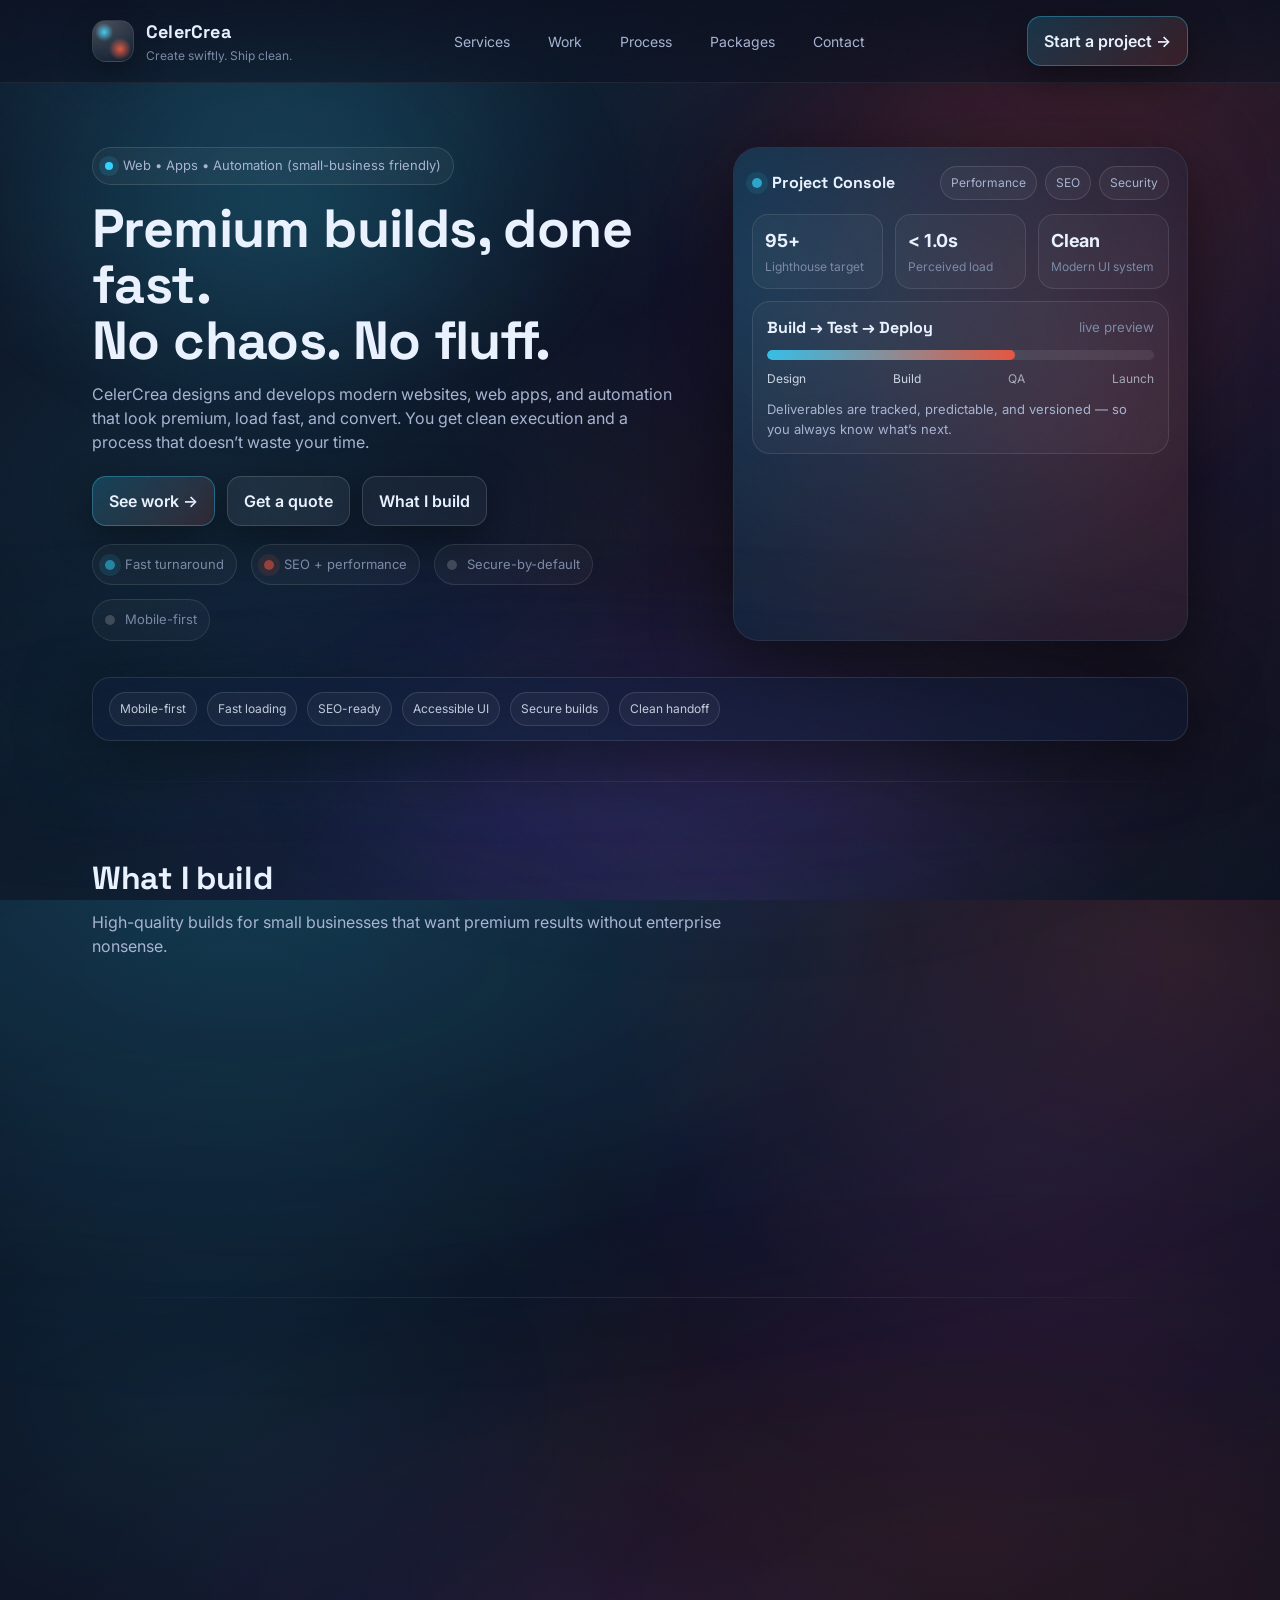
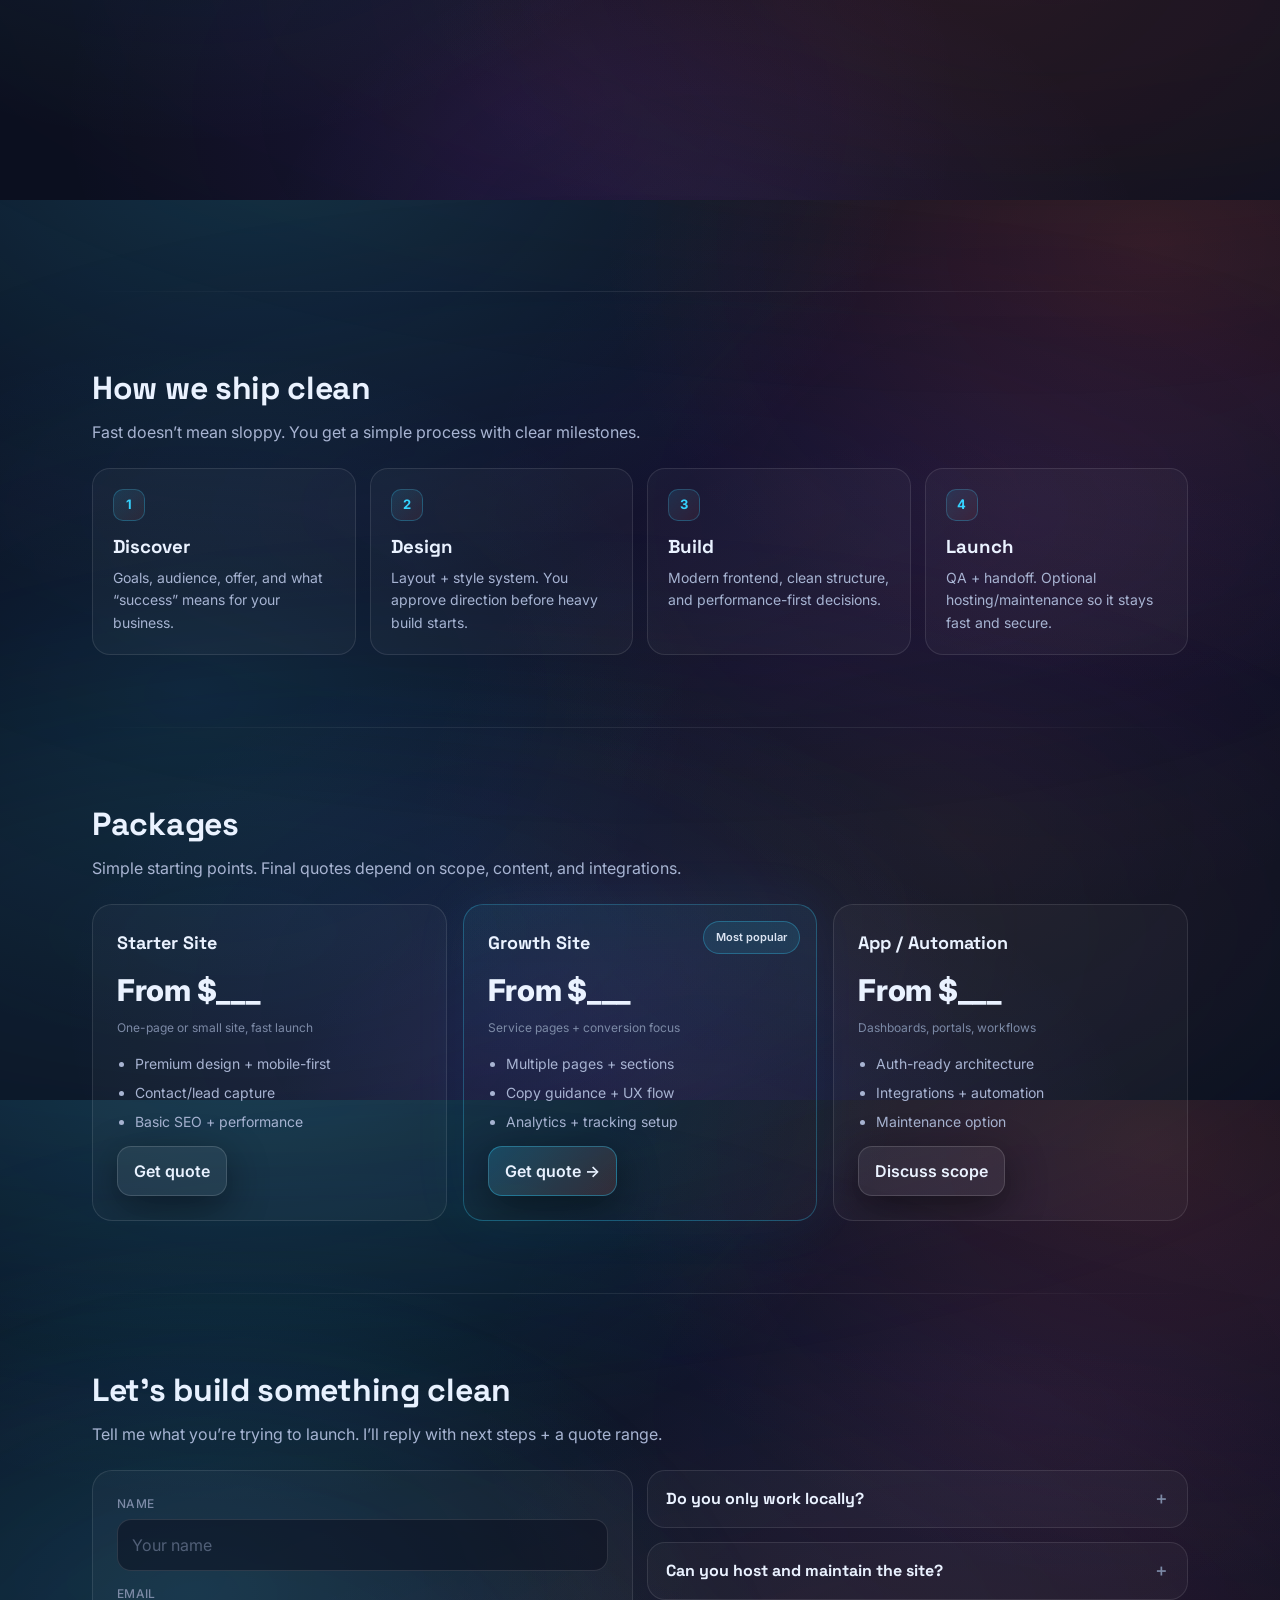
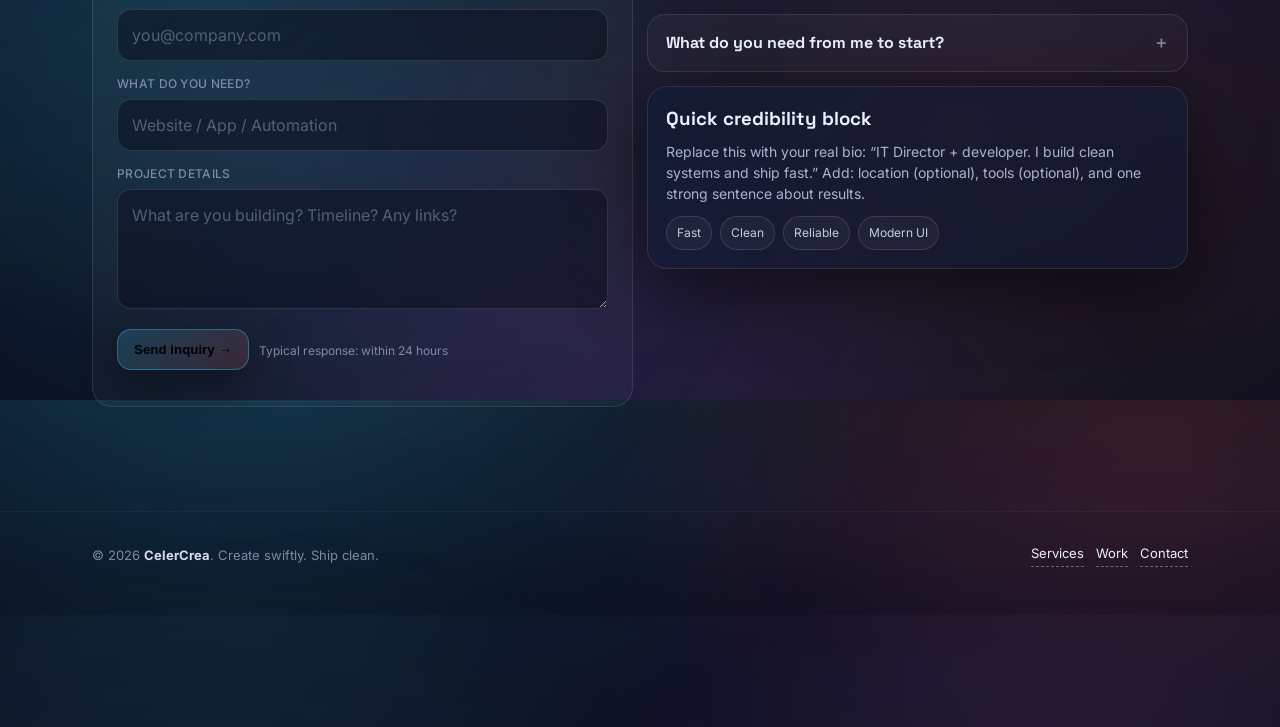
==== index.html @ 68f880e0 "Design polish: smooth section backgrounds, ambient glows, dividers, card icons, FAQ chevrons, stagge" ====
<!doctype html>
<html lang="en">
<head>
  <meta charset="utf-8" />
  <meta name="viewport" content="width=device-width, initial-scale=1" />
  <title>CelerCrea — Create swiftly. Ship clean.</title>
  <meta name="description" content="CelerCrea builds premium websites, apps, and automation for small businesses. Create swiftly. Ship clean." />

  <!-- Fonts -->
  <link rel="preconnect" href="https://fonts.googleapis.com">
  <link rel="preconnect" href="https://fonts.gstatic.com" crossorigin>
  <link href="https://fonts.googleapis.com/css2?family=Inter:wght@400;500;600&family=Space+Grotesk:wght@500;600;700&display=swap" rel="stylesheet">

  <style>
    :root{
      --bg: #0B1020;
      --panel: rgba(16, 27, 54, .55);
      --panel-strong: rgba(16, 27, 54, .75);
      --stroke: rgba(255,255,255,.10);
      --stroke-strong: rgba(255,255,255,.16);
      --text: #EAF2FF;
      --muted: #A8B4D2;
      --muted2: #7C8AA6;

      --cyan: #35D3FF;
      --ember: #FF5A3C;

      --shadow: 0 18px 70px rgba(0,0,0,.55);
      --shadow-soft: 0 12px 40px rgba(0,0,0,.45);

      --radius: 18px;
      --radius-lg: 26px;

      --max: 1140px;
    }

    *{box-sizing:border-box}
    html,body{height:100%}
    body{
      margin:0;
      background:
        radial-gradient(1200px 900px at 20% -10%, rgba(53,211,255,.18), transparent 55%),
        radial-gradient(1000px 800px at 90% 5%, rgba(255,90,60,.14), transparent 55%),
        radial-gradient(1100px 800px at 80% 35%, rgba(124,58,237,.09), transparent 50%),
        radial-gradient(1000px 700px at 15% 55%, rgba(53,211,255,.10), transparent 50%),
        radial-gradient(1100px 800px at 75% 70%, rgba(255,90,60,.08), transparent 50%),
        radial-gradient(900px 700px at 40% 90%, rgba(124,58,237,.10), transparent 50%),
        radial-gradient(900px 700px at 55% 110%, rgba(155,110,255,.10), transparent 50%),
        var(--bg);
      color: var(--text);
      font-family: Inter, system-ui, -apple-system, Segoe UI, Roboto, Arial, sans-serif;
      line-height:1.5;
      overflow-x:hidden;
    }

    /* Subtle noise grain for depth */
    body::after{
      content:"";
      position:fixed; inset:0;
      pointer-events:none;
      z-index:9999;
      opacity:.025;
      background-image: url("data:image/svg+xml,%3Csvg viewBox='0 0 256 256' xmlns='http://www.w3.org/2000/svg'%3E%3Cfilter id='n'%3E%3CfeTurbulence type='fractalNoise' baseFrequency='.85' numOctaves='4' stitchTiles='stitch'/%3E%3C/filter%3E%3Crect width='100%25' height='100%25' filter='url(%23n)'/%3E%3C/svg%3E");
      background-size: 180px;
    }

    /* Aurora layer */
    .aurora{
      position:fixed; inset:-20%;
      pointer-events:none;
      filter: blur(40px);
      opacity:.55;
      z-index:-1;
      background:
        radial-gradient(closest-side at 30% 30%, rgba(53,211,255,.35), transparent 60%),
        radial-gradient(closest-side at 70% 35%, rgba(255,90,60,.25), transparent 60%),
        radial-gradient(closest-side at 55% 75%, rgba(124,58,237,.22), transparent 60%);
      animation: drift 14s ease-in-out infinite alternate;
      transform: translate3d(0,0,0);
    }
    @keyframes drift{
      from{ transform: translate(-2%, -1%) scale(1.0) }
      to{ transform: translate(2%, 1%) scale(1.05) }
    }

    a{color:inherit}
    .wrap{max-width:var(--max); margin:0 auto; padding:0 22px}
    .topbar{
      position:sticky; top:0; z-index:50;
      backdrop-filter: blur(10px);
      background: linear-gradient(to bottom, rgba(11,16,32,.85), rgba(11,16,32,.55));
      border-bottom:1px solid rgba(255,255,255,.08);
    }
    .nav{
      display:flex; align-items:center; justify-content:space-between;
      padding:16px 0;
    }

    .brand{
      display:flex; gap:12px; align-items:center;
      text-decoration:none;
    }
    .mark{
      width:42px; height:42px; border-radius:14px;
      background:
        radial-gradient(14px 14px at 28% 28%, rgba(53,211,255,.9), rgba(53,211,255,.0) 65%),
        radial-gradient(16px 16px at 68% 70%, rgba(255,90,60,.85), rgba(255,90,60,.0) 70%),
        linear-gradient(180deg, rgba(255,255,255,.10), rgba(255,255,255,.03));
      border:1px solid rgba(255,255,255,.12);
      box-shadow: 0 10px 30px rgba(0,0,0,.35);
      position:relative;
      overflow:hidden;
    }
    .mark:after{
      content:"";
      position:absolute; inset:-60%;
      background: radial-gradient(circle at 30% 30%, rgba(255,255,255,.24), transparent 55%);
      transform: rotate(12deg);
      opacity:.7;
    }
    .brand b{
      font-family: "Space Grotesk", Inter, sans-serif;
      letter-spacing:.2px;
      font-size:18px;
    }
    .brand span{
      display:block;
      font-size:12px;
      color:var(--muted2);
      margin-top:2px;
    }

    .links{
      display:flex; gap:18px; align-items:center;
    }
    .links a{
      text-decoration:none;
      color:var(--muted);
      font-size:14px;
      padding:10px 10px;
      border-radius:12px;
    }
    .links a:hover{ color: var(--text); background: rgba(255,255,255,.05); }

    .btn{
      display:inline-flex; gap:10px; align-items:center; justify-content:center;
      padding:12px 16px;
      border-radius:14px;
      text-decoration:none;
      font-weight:600;
      border:1px solid rgba(255,255,255,.14);
      background: rgba(255,255,255,.06);
      box-shadow: var(--shadow-soft);
      transition: transform .18s ease, background .18s ease, border-color .18s ease;
      cursor:pointer;
    }
    .btn:hover{ transform: translateY(-1px); border-color: rgba(255,255,255,.22); background: rgba(255,255,255,.09); }
    .btn.primary{
      border-color: rgba(53,211,255,.35);
      background: linear-gradient(135deg, rgba(53,211,255,.18), rgba(255,90,60,.14));
    }
    .btn.primary:hover{ border-color: rgba(53,211,255,.55); }

    .hero{
      padding:64px 0 26px;
      position:relative;
    }
    .hero-grid{
      display:grid;
      grid-template-columns: 1.15fr .85fr;
      gap:26px;
      align-items:stretch;
    }

    .kicker{
      display:inline-flex; gap:10px; align-items:center;
      padding:8px 12px;
      border-radius:999px;
      border:1px solid rgba(255,255,255,.12);
      background: rgba(255,255,255,.04);
      color: var(--muted);
      font-size:13px;
    }
    .dot{
      width:8px; height:8px; border-radius:999px;
      background: var(--cyan);
      box-shadow: 0 0 0 6px rgba(53,211,255,.12);
    }

    h1{
      font-family: "Space Grotesk", Inter, sans-serif;
      font-size: clamp(38px, 4.2vw, 56px);
      line-height:1.05;
      margin:16px 0 12px;
      letter-spacing: -0.6px;
    }
    .sub{
      color: var(--muted);
      font-size: 16px;
      max-width: 58ch;
      margin:0 0 22px;
    }
    .cta-row{
      display:flex; gap:12px; align-items:center; flex-wrap:wrap;
      margin: 18px 0 18px;
    }
    .meta-row{
      display:flex; gap:14px; flex-wrap:wrap;
      margin-top:18px;
      color: var(--muted2);
      font-size:13px;
    }
    .meta-pill{
      display:inline-flex; gap:10px; align-items:center;
      padding:10px 12px;
      border-radius:999px;
      border:1px solid rgba(255,255,255,.10);
      background: rgba(255,255,255,.03);
    }
    .meta-pill i{
      width:10px; height:10px; border-radius:999px;
      background: rgba(255,255,255,.18);
    }
    .meta-pill i.c{ background: rgba(53,211,255,.55); box-shadow: 0 0 0 6px rgba(53,211,255,.10); }
    .meta-pill i.e{ background: rgba(255,90,60,.55); box-shadow: 0 0 0 6px rgba(255,90,60,.10); }

    .panel{
      border:1px solid var(--stroke);
      background: var(--panel);
      border-radius: var(--radius-lg);
      box-shadow: var(--shadow);
    }

    /* Mock dashboard card */
    .mock{
      padding:18px;
      overflow:hidden;
      position:relative;
      isolation:isolate;
    }
    .mock:before{
      content:"";
      position:absolute; inset:-40%;
      background:
        radial-gradient(circle at 25% 35%, rgba(53,211,255,.22), transparent 58%),
        radial-gradient(circle at 70% 55%, rgba(255,90,60,.18), transparent 60%);
      filter: blur(26px);
      opacity:.9;
      z-index:-1;
      transform: translate3d(0,0,0);
    }
    .mock-top{
      display:flex; align-items:center; justify-content:space-between;
      margin-bottom:14px;
    }
    .mock-title{
      display:flex; gap:10px; align-items:center;
      font-weight:700;
      font-family:"Space Grotesk", Inter, sans-serif;
      letter-spacing:.2px;
    }
    .chips{ display:flex; gap:8px; }
    .chip{
      padding:7px 10px;
      border-radius:999px;
      border:1px solid rgba(255,255,255,.12);
      background: rgba(255,255,255,.04);
      color: var(--muted);
      font-size:12px;
      white-space:nowrap;
    }

    .mock-grid{
      display:grid;
      grid-template-columns: repeat(3, 1fr);
      gap:12px;
      margin-bottom:12px;
    }
    .stat{
      padding:12px 12px;
      border-radius:16px;
      border:1px solid rgba(255,255,255,.10);
      background: rgba(255,255,255,.03);
    }
    .stat b{ display:block; font-size:18px; letter-spacing:-.2px; }
    .stat span{ display:block; font-size:12px; color: var(--muted2); margin-top:4px; }

    .pipeline{
      padding:14px;
      border-radius:18px;
      border:1px solid rgba(255,255,255,.10);
      background: rgba(255,255,255,.03);
      overflow:hidden;
    }
    .pipe-row{ display:flex; justify-content:space-between; align-items:center; margin-bottom:10px; }
    .pipe-row small{ color: var(--muted2); }
    .bar{
      height:10px;
      border-radius:999px;
      background: rgba(255,255,255,.08);
      position:relative;
      overflow:hidden;
    }
    .bar > span{
      position:absolute; inset:0;
      width: 0%;
      border-radius:999px;
      background: linear-gradient(90deg, rgba(53,211,255,.85), rgba(255,90,60,.85));
      box-shadow: 0 0 24px rgba(53,211,255,.25);
      transition: width 1.1s cubic-bezier(.2,.8,.2,1);
    }
    .ticks{
      display:flex; justify-content:space-between;
      margin-top:10px;
      color: rgba(234,242,255,.72);
      font-size:12px;
    }
    .ticks span{ opacity:.85; }
    .ticks span.active{ color: var(--text); }

    /* Sections */
    section{
      padding: 72px 0;
      position: relative;
      isolation: isolate;
    }

    /* Soft ambient glow per section */
    .glow::before{
      content:"";
      position:absolute;
      inset: -20% -30%;
      pointer-events:none;
      z-index:-1;
      border-radius:50%;
      filter: blur(80px);
      opacity:.6;
      transform: translate3d(0,0,0);
    }
    .glow-cyan::before{
      background: radial-gradient(ellipse at 30% 40%, rgba(53,211,255,.14), transparent 65%);
    }
    .glow-ember::before{
      background: radial-gradient(ellipse at 70% 50%, rgba(255,90,60,.10), transparent 65%);
    }
    .glow-purple::before{
      background: radial-gradient(ellipse at 50% 50%, rgba(124,58,237,.10), transparent 65%);
    }
    .glow-mixed::before{
      background:
        radial-gradient(ellipse at 25% 40%, rgba(53,211,255,.10), transparent 55%),
        radial-gradient(ellipse at 75% 60%, rgba(255,90,60,.08), transparent 55%);
    }

    /* Soft section divider */
    .divider{
      height:1px;
      margin: 0 auto;
      max-width: var(--max);
      background: linear-gradient(90deg, transparent, rgba(255,255,255,.08) 30%, rgba(255,255,255,.08) 70%, transparent);
    }

    .section-head{
      display:flex; align-items:flex-end; justify-content:space-between;
      gap:16px; flex-wrap:wrap;
      margin-bottom:24px;
    }
    h2{
      font-family:"Space Grotesk", Inter, sans-serif;
      letter-spacing:-.3px;
      margin:0;
      font-size: clamp(26px, 3vw, 32px);
    }
    .lead{ color: var(--muted); max-width: 70ch; margin: 8px 0 0; }
    .grid-3{
      display:grid;
      grid-template-columns: repeat(3, 1fr);
      gap:14px;
    }
    .grid-2{
      display:grid;
      grid-template-columns: repeat(2, 1fr);
      gap:14px;
    }
    .card{
      padding:22px;
      border-radius: var(--radius);
      border:1px solid var(--stroke);
      background: rgba(255,255,255,.03);
      transition: transform .25s ease, border-color .25s ease, background .25s ease, box-shadow .25s ease;
    }
    .card:hover{
      transform: translateY(-3px);
      border-color: rgba(255,255,255,.18);
      background: rgba(255,255,255,.05);
      box-shadow: 0 12px 40px rgba(0,0,0,.25), 0 0 0 1px rgba(255,255,255,.06);
    }
    .card h3{
      margin: 0 0 8px;
      font-size: 16px;
      font-family:"Space Grotesk", Inter, sans-serif;
      letter-spacing:.1px;
    }
    .card p{
      margin:0;
      color: var(--muted);
      font-size: 14px;
      line-height: 1.6;
    }

    /* Card icon accent */
    .card-icon{
      width:40px; height:40px;
      display:flex; align-items:center; justify-content:center;
      border-radius:12px;
      border:1px solid rgba(255,255,255,.10);
      background: rgba(255,255,255,.04);
      font-size:20px;
      margin-bottom:12px;
    }
    .tagrow{
      display:flex; gap:8px; flex-wrap:wrap;
      margin-top:12px;
    }
    .tag{
      font-size:12px;
      padding:7px 10px;
      border-radius:999px;
      border:1px solid rgba(255,255,255,.12);
      background: rgba(255,255,255,.04);
      color: rgba(234,242,255,.82);
    }

    .work-card{
      display:flex; flex-direction:column; gap:12px;
    }
    .thumb{
      border-radius:18px;
      border:1px solid rgba(255,255,255,.10);
      background:
        linear-gradient(135deg, rgba(53,211,255,.12), rgba(255,90,60,.10)),
        radial-gradient(circle at 30% 30%, rgba(255,255,255,.10), transparent 55%),
        rgba(255,255,255,.03);
      height: 160px;
      position:relative;
      overflow:hidden;
    }
    .thumb:after{
      content:"";
      position:absolute; inset:-40%;
      background: radial-gradient(circle at 35% 35%, rgba(255,255,255,.16), transparent 55%);
      transform: rotate(8deg);
      opacity:.8;
    }
    .work-card .row{
      display:flex; justify-content:space-between; align-items:flex-start; gap:10px;
    }
    .work-card .row b{ font-family:"Space Grotesk", Inter, sans-serif; letter-spacing:.1px; }
    .mini{ color: var(--muted2); font-size: 12px; margin-top: 2px; }
    .link{
      color: var(--text);
      text-decoration:none;
      border-bottom: 1px dashed rgba(234,242,255,.35);
      padding-bottom:2px;
    }
    .link:hover{ border-bottom-color: rgba(53,211,255,.65); }

    .steps{
      display:grid;
      grid-template-columns: repeat(4, 1fr);
      gap:14px;
      position:relative;
    }
    .step{
      padding:20px;
      border-radius: 18px;
      border:1px solid rgba(255,255,255,.10);
      background: rgba(255,255,255,.03);
      transition: transform .25s ease, border-color .25s ease, background .25s ease;
    }
    .step:hover{
      transform: translateY(-2px);
      border-color: rgba(255,255,255,.16);
      background: rgba(255,255,255,.05);
    }
    .step .n{
      width:32px; height:32px; border-radius:10px;
      display:inline-flex; align-items:center; justify-content:center;
      border:1px solid rgba(53,211,255,.25);
      background: linear-gradient(135deg, rgba(53,211,255,.12), rgba(255,90,60,.08));
      font-weight:700;
      margin-bottom:12px;
      font-size:13px;
      color: var(--cyan);
    }
    .step p{ margin:0; color:var(--muted); font-size:14px; line-height:1.6; }

    .pricing{
      display:grid;
      grid-template-columns: repeat(3, 1fr);
      gap:16px;
      align-items: start;
    }
    .price{
      padding:24px;
      border-radius: 20px;
      border:1px solid rgba(255,255,255,.10);
      background: rgba(255,255,255,.03);
      position:relative;
      overflow:hidden;
      transition: transform .25s ease, border-color .25s ease, box-shadow .25s ease;
    }
    .price:hover{
      transform: translateY(-3px);
      border-color: rgba(255,255,255,.16);
      box-shadow: 0 16px 50px rgba(0,0,0,.3);
    }
    .price.featured{
      border-color: rgba(53,211,255,.28);
      background: linear-gradient(180deg, rgba(53,211,255,.08), rgba(255,255,255,.02) 60%);
      box-shadow: 0 0 60px rgba(53,211,255,.06);
    }
    .price.featured:hover{
      border-color: rgba(53,211,255,.45);
      box-shadow: 0 16px 50px rgba(0,0,0,.3), 0 0 60px rgba(53,211,255,.10);
    }
    .price h3{ margin:0 0 6px; font-family:"Space Grotesk", Inter, sans-serif; font-size:18px; }
    .price .amt{ font-size:30px; font-weight:800; letter-spacing:-.3px; margin:12px 0 6px; }
    .price ul{ margin:16px 0 0; padding:0 0 0 18px; color: var(--muted); }
    .price li{ margin:8px 0; font-size:14px; line-height:1.5; }
    .badge{
      position:absolute; top:16px; right:16px;
      font-size:11px; padding:7px 12px; border-radius:999px;
      border:1px solid rgba(53,211,255,.30);
      background: rgba(53,211,255,.10);
      color: rgba(234,242,255,.92);
      font-weight:600;
    }

    details{
      border:1px solid rgba(255,255,255,.10);
      background: rgba(255,255,255,.03);
      border-radius: 18px;
      padding: 16px 18px;
      transition: border-color .2s ease, background .2s ease;
    }
    details:hover{
      border-color: rgba(255,255,255,.16);
      background: rgba(255,255,255,.04);
    }
    details[open]{
      border-color: rgba(53,211,255,.18);
      background: rgba(53,211,255,.03);
    }
    details summary{
      cursor:pointer;
      font-weight:700;
      font-family:"Space Grotesk", Inter, sans-serif;
      list-style:none;
      display:flex;
      justify-content:space-between;
      align-items:center;
      gap:12px;
    }
    details summary::after{
      content:"＋";
      font-size:16px;
      color: var(--muted2);
      transition: transform .25s ease;
      flex-shrink:0;
    }
    details[open] summary::after{
      content:"−";
      color: var(--cyan);
    }
    details summary::-webkit-details-marker{ display:none; }
    details p{ margin:12px 0 0; color: var(--muted); font-size:14px; line-height:1.7; }

    .contact{
      display:grid;
      grid-template-columns: 1fr 1fr;
      gap:14px;
      align-items:stretch;
    }
    .form{
      padding:24px;
      border-radius: 20px;
      border:1px solid rgba(255,255,255,.10);
      background: rgba(255,255,255,.03);
      position:relative;
    }
    .form::before{
      content:"";
      position:absolute;
      inset: -60%;
      pointer-events:none;
      z-index:-1;
      background: radial-gradient(ellipse at 40% 50%, rgba(53,211,255,.06), transparent 55%);
      filter: blur(40px);
      transform: translate3d(0,0,0);
    }
    label{ display:block; font-size:12px; color: var(--muted2); margin: 14px 0 6px; font-weight:500; letter-spacing:.3px; text-transform:uppercase; }
    label:first-of-type{ margin-top:0; }
    input, textarea{
      width:100%;
      padding:13px 14px;
      border-radius: 14px;
      border:1px solid rgba(255,255,255,.12);
      background: rgba(11,16,32,.55);
      color: var(--text);
      outline:none;
      font: inherit;
      transition: border-color .2s ease, box-shadow .2s ease;
    }
    textarea{ min-height: 120px; resize: vertical; }
    input:focus, textarea:focus{
      border-color: rgba(53,211,255,.45);
      box-shadow: 0 0 0 4px rgba(53,211,255,.12);
    }
    input::placeholder, textarea::placeholder{
      color: var(--muted2);
      opacity:.6;
    }

    footer{
      padding: 32px 0 48px;
      color: var(--muted2);
      font-size:13px;
      border-top: 1px solid rgba(255,255,255,.06);
      margin-top: 32px;
      background: linear-gradient(to top, rgba(0,0,0,.15), transparent);
    }
    .foot{
      display:flex; justify-content:space-between; gap:14px; flex-wrap:wrap;
      align-items:center;
    }
    .foot a.link{
      transition: color .2s ease, border-color .2s ease;
    }
    .foot a.link:hover{ color: var(--text); }

    /* Reveal animation */
    .reveal{ opacity:0; transform: translateY(16px); transition: opacity .8s cubic-bezier(.2,.8,.2,1), transform .8s cubic-bezier(.2,.8,.2,1); }
    .reveal.on{ opacity:1; transform: translateY(0); }
    /* Stagger children in grids */
    .grid-3 .reveal:nth-child(2){ transition-delay: .08s; }
    .grid-3 .reveal:nth-child(3){ transition-delay: .16s; }
    .steps  .reveal:nth-child(2){ transition-delay: .06s; }
    .steps  .reveal:nth-child(3){ transition-delay: .12s; }
    .steps  .reveal:nth-child(4){ transition-delay: .18s; }
    .pricing .reveal:nth-child(2){ transition-delay: .08s; }
    .pricing .reveal:nth-child(3){ transition-delay: .16s; }

    /* Responsive */
    @media (max-width: 980px){
      .hero-grid{ grid-template-columns: 1fr; }
      .mock-grid{ grid-template-columns: repeat(3, 1fr); }
      .grid-3{ grid-template-columns: 1fr; }
      .grid-2{ grid-template-columns: 1fr; }
      .steps{ grid-template-columns: 1fr; }
      .pricing{ grid-template-columns: 1fr; }
      .contact{ grid-template-columns: 1fr; }
      .links{ display:none; }
    }

    /* Reduced motion */
    @media (prefers-reduced-motion: reduce){
      .aurora{ animation:none; }
      .card, .btn{ transition:none; }
      .reveal{ transition:none; }
    }
  </style>
</head>

<body>
  <div class="aurora" aria-hidden="true"></div>

  <header class="topbar">
    <div class="wrap">
      <nav class="nav" aria-label="Primary">
        <a class="brand" href="#top">
          <div class="mark" aria-hidden="true"></div>
          <div>
            <b>CelerCrea</b>
            <span>Create swiftly. Ship clean.</span>
          </div>
        </a>

        <div class="links" role="navigation">
          <a href="#services">Services</a>
          <a href="#work">Work</a>
          <a href="#process">Process</a>
          <a href="#pricing">Packages</a>
          <a href="#contact">Contact</a>
        </div>

        <a class="btn primary" href="#contact" aria-label="Start a project">
          Start a project →
        </a>
      </nav>
    </div>
  </header>

  <main id="top">
    <!-- HERO -->
    <section class="hero">
      <div class="wrap">
        <div class="hero-grid">
          <div class="reveal">
            <div class="kicker"><span class="dot"></span> Web • Apps • Automation (small-business friendly)</div>

            <h1>Premium builds, done fast.<br/>No chaos. No fluff.</h1>
            <p class="sub">
              CelerCrea designs and develops modern websites, web apps, and automation that look premium,
              load fast, and convert. You get clean execution and a process that doesn’t waste your time.
            </p>

            <div class="cta-row">
              <a class="btn primary" href="#work">See work →</a>
              <a class="btn" href="#contact">Get a quote</a>
              <a class="btn" href="#services" style="background:rgba(255,255,255,.04);">What I build</a>
            </div>

            <div class="meta-row" aria-label="Highlights">
              <div class="meta-pill"><i class="c"></i> Fast turnaround</div>
              <div class="meta-pill"><i class="e"></i> SEO + performance</div>
              <div class="meta-pill"><i></i> Secure-by-default</div>
              <div class="meta-pill"><i></i> Mobile-first</div>
            </div>
          </div>

          <!-- MOCK PANEL -->
          <div class="panel mock reveal" aria-label="Preview dashboard">
            <div class="mock-top">
              <div class="mock-title">
                <span style="width:10px;height:10px;border-radius:999px;background:rgba(53,211,255,.7);box-shadow:0 0 0 6px rgba(53,211,255,.10)"></span>
                Project Console
              </div>
              <div class="chips">
                <div class="chip">Performance</div>
                <div class="chip">SEO</div>
                <div class="chip">Security</div>
              </div>
            </div>

            <div class="mock-grid">
              <div class="stat">
                <b>95+</b>
                <span>Lighthouse target</span>
              </div>
              <div class="stat">
                <b>&lt; 1.0s</b>
                <span>Perceived load</span>
              </div>
              <div class="stat">
                <b>Clean</b>
                <span>Modern UI system</span>
              </div>
            </div>

            <div class="pipeline" aria-label="Build pipeline">
              <div class="pipe-row">
                <b style="font-family:'Space Grotesk',Inter,sans-serif;">Build → Test → Deploy</b>
                <small>live preview</small>
              </div>
              <div class="bar" aria-hidden="true"><span id="progressBar"></span></div>
              <div class="ticks" aria-hidden="true">
                <span class="active">Design</span>
                <span class="active">Build</span>
                <span>QA</span>
                <span>Launch</span>
              </div>
              <div style="margin-top:12px; color:var(--muted); font-size:13px;">
                Deliverables are tracked, predictable, and versioned — so you always know what’s next.
              </div>
            </div>
          </div>
        </div>
      </div>
    </section>

    <!-- CREDIBILITY STRIP -->
    <section class="glow glow-cyan" style="padding-top:10px; padding-bottom:40px;">
      <div class="wrap reveal">
        <div class="panel" style="padding:14px 16px; border-radius:18px;">
          <div style="display:flex; flex-wrap:wrap; gap:10px; color:rgba(234,242,255,.85); font-size:13px;">
            <span class="tag">Mobile-first</span>
            <span class="tag">Fast loading</span>
            <span class="tag">SEO-ready</span>
            <span class="tag">Accessible UI</span>
            <span class="tag">Secure builds</span>
            <span class="tag">Clean handoff</span>
          </div>
        </div>
      </div>
    </section>

    <div class="divider"></div>

    <!-- SERVICES -->
    <section id="services" class="glow glow-cyan">
      <div class="wrap">
        <div class="section-head reveal">
          <div>
            <h2>What I build</h2>
            <p class="lead">High-quality builds for small businesses that want premium results without enterprise nonsense.</p>
          </div>
        </div>

        <div class="grid-3">
          <div class="card reveal">
            <div class="card-icon">🌐</div>
            <h3>Websites that convert</h3>
            <p>Premium, modern marketing sites with speed, SEO fundamentals, and clean CTA flow.</p>
            <div class="tagrow">
              <span class="tag">Design system</span><span class="tag">Performance</span><span class="tag">SEO</span>
            </div>
          </div>

          <div class="card reveal">
            <div class="card-icon">⚒️</div>
            <h3>Web apps & dashboards</h3>
            <p>Portals, internal tools, booking systems, admin panels — built to scale and stay maintainable.</p>
            <div class="tagrow">
              <span class="tag">Auth-ready</span><span class="tag">CRUD</span><span class="tag">APIs</span>
            </div>
          </div>

          <div class="card reveal">
            <div class="card-icon">⚡</div>
            <h3>Automation & integrations</h3>
            <p>Forms → emails → CRM → reporting. Reduce busywork and make your business run smoother.</p>
            <div class="tagrow">
              <span class="tag">Workflows</span><span class="tag">Zap/Make</span><span class="tag">Custom scripts</span>
            </div>
          </div>
        </div>
      </div>
    </section>

    <div class="divider"></div>

    <!-- WORK -->
    <section id="work" class="glow glow-ember">
      <div class="wrap">
        <div class="section-head reveal">
          <div>
            <h2>Featured work</h2>
            <p class="lead">Swap these “spec projects” with real client case studies as you book work.</p>
          </div>
          <a class="btn" href="#contact">Want something like this? →</a>
        </div>

        <div class="grid-3">
          <div class="card work-card reveal">
            <div class="thumb" aria-hidden="true"></div>
            <div class="row">
              <div>
                <b>Trade business redesign</b>
                <div class="mini">Before/after, speed improvements</div>
              </div>
              <a class="link" href="#contact">Request demo</a>
            </div>
            <p>Modern layout, service pages, lead form, and fast-loading media.</p>
          </div>

          <div class="card work-card reveal">
            <div class="thumb" aria-hidden="true"></div>
            <div class="row">
              <div>
                <b>Appointment + intake flow</b>
                <div class="mini">Automation + email confirmations</div>
              </div>
              <a class="link" href="#contact">Request demo</a>
            </div>
            <p>Reduced back-and-forth with automated scheduling + follow-ups.</p>
          </div>

          <div class="card work-card reveal">
            <div class="thumb" aria-hidden="true"></div>
            <div class="row">
              <div>
                <b>Client portal concept</b>
                <div class="mini">Auth + dashboard UI</div>
              </div>
              <a class="link" href="#contact">Request demo</a>
            </div>
            <p>Clean dashboards, role-based access, and scalable structure.</p>
          </div>
        </div>
      </div>
    </section>

    <div class="divider"></div>

    <!-- PROCESS -->
    <section id="process" class="glow glow-purple">
      <div class="wrap">
        <div class="section-head reveal">
          <div>
            <h2>How we ship clean</h2>
            <p class="lead">Fast doesn’t mean sloppy. You get a simple process with clear milestones.</p>
          </div>
        </div>

        <div class="steps">
          <div class="step reveal">
            <div class="n">1</div>
            <h3 style="margin:0 0 6px; font-family:'Space Grotesk',Inter,sans-serif;">Discover</h3>
            <p>Goals, audience, offer, and what “success” means for your business.</p>
          </div>
          <div class="step reveal">
            <div class="n">2</div>
            <h3 style="margin:0 0 6px; font-family:'Space Grotesk',Inter,sans-serif;">Design</h3>
            <p>Layout + style system. You approve direction before heavy build starts.</p>
          </div>
          <div class="step reveal">
            <div class="n">3</div>
            <h3 style="margin:0 0 6px; font-family:'Space Grotesk',Inter,sans-serif;">Build</h3>
            <p>Modern frontend, clean structure, and performance-first decisions.</p>
          </div>
          <div class="step reveal">
            <div class="n">4</div>
            <h3 style="margin:0 0 6px; font-family:'Space Grotesk',Inter,sans-serif;">Launch</h3>
            <p>QA + handoff. Optional hosting/maintenance so it stays fast and secure.</p>
          </div>
        </div>
      </div>
    </section>

    <div class="divider"></div>

    <!-- PRICING -->
    <section id="pricing" class="glow glow-cyan">
      <div class="wrap">
        <div class="section-head reveal">
          <div>
            <h2>Packages</h2>
            <p class="lead">Simple starting points. Final quotes depend on scope, content, and integrations.</p>
          </div>
        </div>

        <div class="pricing">
          <div class="price reveal">
            <h3>Starter Site</h3>
            <div class="amt">From $___</div>
            <div class="mini">One-page or small site, fast launch</div>
            <ul>
              <li>Premium design + mobile-first</li>
              <li>Contact/lead capture</li>
              <li>Basic SEO + performance</li>
            </ul>
            <div style="margin-top:14px;">
              <a class="btn" href="#contact">Get quote</a>
            </div>
          </div>

          <div class="price featured reveal">
            <div class="badge">Most popular</div>
            <h3>Growth Site</h3>
            <div class="amt">From $___</div>
            <div class="mini">Service pages + conversion focus</div>
            <ul>
              <li>Multiple pages + sections</li>
              <li>Copy guidance + UX flow</li>
              <li>Analytics + tracking setup</li>
            </ul>
            <div style="margin-top:14px;">
              <a class="btn primary" href="#contact">Get quote →</a>
            </div>
          </div>

          <div class="price reveal">
            <h3>App / Automation</h3>
            <div class="amt">From $___</div>
            <div class="mini">Dashboards, portals, workflows</div>
            <ul>
              <li>Auth-ready architecture</li>
              <li>Integrations + automation</li>
              <li>Maintenance option</li>
            </ul>
            <div style="margin-top:14px;">
              <a class="btn" href="#contact">Discuss scope</a>
            </div>
          </div>
        </div>
      </div>
    </section>

    <div class="divider"></div>

    <!-- FAQ + CONTACT -->
    <section id="contact" class="glow glow-mixed">
      <div class="wrap">
        <div class="section-head reveal">
          <div>
            <h2>Let’s build something clean</h2>
            <p class="lead">Tell me what you’re trying to launch. I’ll reply with next steps + a quote range.</p>
          </div>
        </div>

        <div class="contact">
          <div class="form reveal">
            <form id="contactForm">
              <label for="name">Name</label>
              <input id="name" name="name" autocomplete="name" placeholder="Your name" required>

              <label for="email">Email</label>
              <input id="email" name="email" type="email" autocomplete="email" placeholder="you@company.com" required>

              <!-- Honeypot — hidden from humans, bots fill it -->
              <div aria-hidden="true" style="position:absolute;left:-9999px;">
                <label for="company">Company</label>
                <input id="company" name="company" tabindex="-1" autocomplete="off">
              </div>

              <label for="type">What do you need?</label>
              <input id="type" name="type" placeholder="Website / App / Automation">

              <label for="msg">Project details</label>
              <textarea id="msg" name="msg" placeholder="What are you building? Timeline? Any links?"></textarea>

              <div style="display:flex; gap:10px; align-items:center; margin-top:14px; flex-wrap:wrap;">
                <button id="contactBtn" class="btn primary" type="submit">Send inquiry →</button>
                <span class="mini">Typical response: within 24 hours</span>
              </div>

              <div id="formStatus" role="status" aria-live="polite" style="margin-top:12px; font-size:14px;"></div>
            </form>
          </div>

          <div style="display:flex; flex-direction:column; gap:14px;">
            <details class="reveal">
              <summary>Do you only work locally?</summary>
              <p>Nope — remote-first. We can run the whole project via email, calls, and shared previews.</p>
            </details>
            <details class="reveal">
              <summary>Can you host and maintain the site?</summary>
              <p>Yes. I can host, monitor, update, and keep performance/security tight so you don’t think about it.</p>
            </details>
            <details class="reveal">
              <summary>What do you need from me to start?</summary>
              <p>Basic goals, services/products, any branding you already have, and examples of sites you like.</p>
            </details>

            <div class="panel reveal" style="padding:18px; border-radius:20px;">
              <h3 style="margin:0 0 8px; font-family:'Space Grotesk',Inter,sans-serif;">Quick credibility block</h3>
              <p style="margin:0; color:var(--muted); font-size:14px;">
                Replace this with your real bio: “IT Director + developer. I build clean systems and ship fast.”
                Add: location (optional), tools (optional), and one strong sentence about results.
              </p>
              <div class="tagrow" style="margin-top:12px;">
                <span class="tag">Fast</span><span class="tag">Clean</span><span class="tag">Reliable</span><span class="tag">Modern UI</span>
              </div>
            </div>
          </div>
        </div>
      </div>
    </section>

    <footer>
      <div class="wrap">
        <div class="foot">
          <div>© <span id="year"></span> <b style="color:rgba(234,242,255,.9)">CelerCrea</b>. Create swiftly. Ship clean.</div>
          <div style="display:flex; gap:12px; flex-wrap:wrap;">
            <a class="link" href="#services">Services</a>
            <a class="link" href="#work">Work</a>
            <a class="link" href="#contact">Contact</a>
          </div>
        </div>
      </div>
    </footer>
  </main>

  <script>
    // Progress bar animation
    const bar = document.getElementById("progressBar");
    requestAnimationFrame(() => { bar.style.width = "64%"; });

    // Year
    document.getElementById("year").textContent = new Date().getFullYear();

    // Reveal on scroll
    const els = Array.from(document.querySelectorAll(".reveal"));
    const io = new IntersectionObserver((entries)=>{
      entries.forEach(e=>{
        if(e.isIntersecting){ e.target.classList.add("on"); io.unobserve(e.target); }
      });
    }, { threshold: 0.12 });
    els.forEach(el=>io.observe(el));

    // ── Contact form handler ──────────────────────────────────
    (function () {
      const form   = document.getElementById("contactForm");
      const btn    = document.getElementById("contactBtn");
      const status = document.getElementById("formStatus");

      function setStatus(msg, color) {
        status.textContent = msg;
        status.style.color = color || "var(--muted)";
      }

      form.addEventListener("submit", async function (e) {
        e.preventDefault();

        // Collect values
        const name    = form.querySelector("#name").value.trim();
        const email   = form.querySelector("#email").value.trim();
        const type    = form.querySelector("#type").value.trim();
        const message = form.querySelector("#msg").value.trim();
        const company = form.querySelector("#company").value; // honeypot

        // Client-side guard
        if (!name || !email || !message) {
          setStatus("Please fill in name, email, and project details.", "var(--ember)");
          return;
        }

        // Disable button + show sending state
        btn.disabled = true;
        btn.textContent = "Sending…";
        setStatus("Sending your message…", "var(--cyan)");

        try {
          const res = await fetch("/api/contact", {
            method: "POST",
            headers: { "Content-Type": "application/json" },
            body: JSON.stringify({ name, email, type, message, company }),
          });

          // Guard against non-JSON responses (e.g. 404 HTML page)
          const contentType = res.headers.get("content-type") || "";
          if (!contentType.includes("application/json")) {
            throw new Error(
              "Server returned " + res.status + " (" + contentType.split(";")[0] + ") — the function may not be deployed yet."
            );
          }

          const data = await res.json();

          if (data.ok) {
            setStatus("✓ Message sent! I'll reply within 24 hours.", "#4ade80");
            form.reset();
          } else {
            setStatus("✗ " + (data.detail || data.error || "Something went wrong."), "var(--ember)");
          }
        } catch (err) {
          console.error("Contact form error:", err);
          setStatus("✗ " + (err.message || "Network error — please try again."), "var(--ember)");
        } finally {
          btn.disabled = false;
          btn.textContent = "Send inquiry →";
        }
      });
    })();
  </script>
</body>
</html>
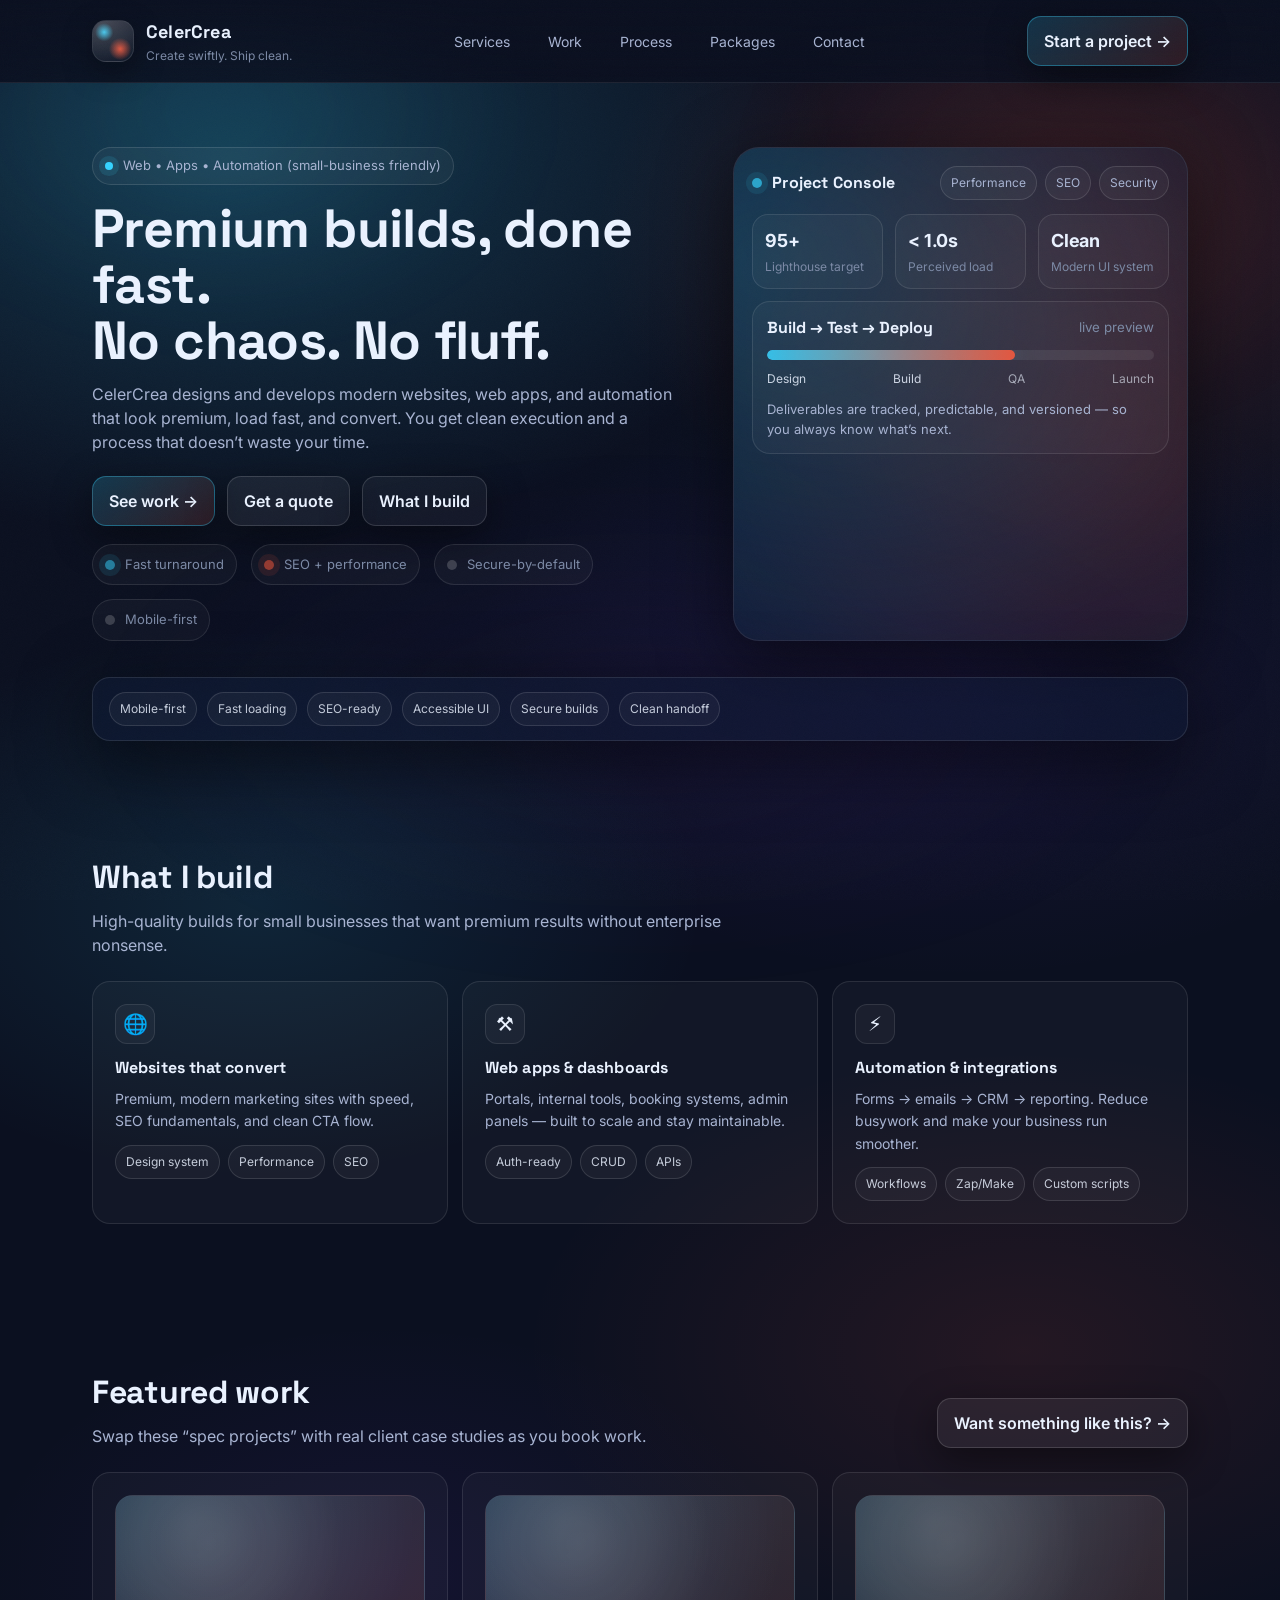
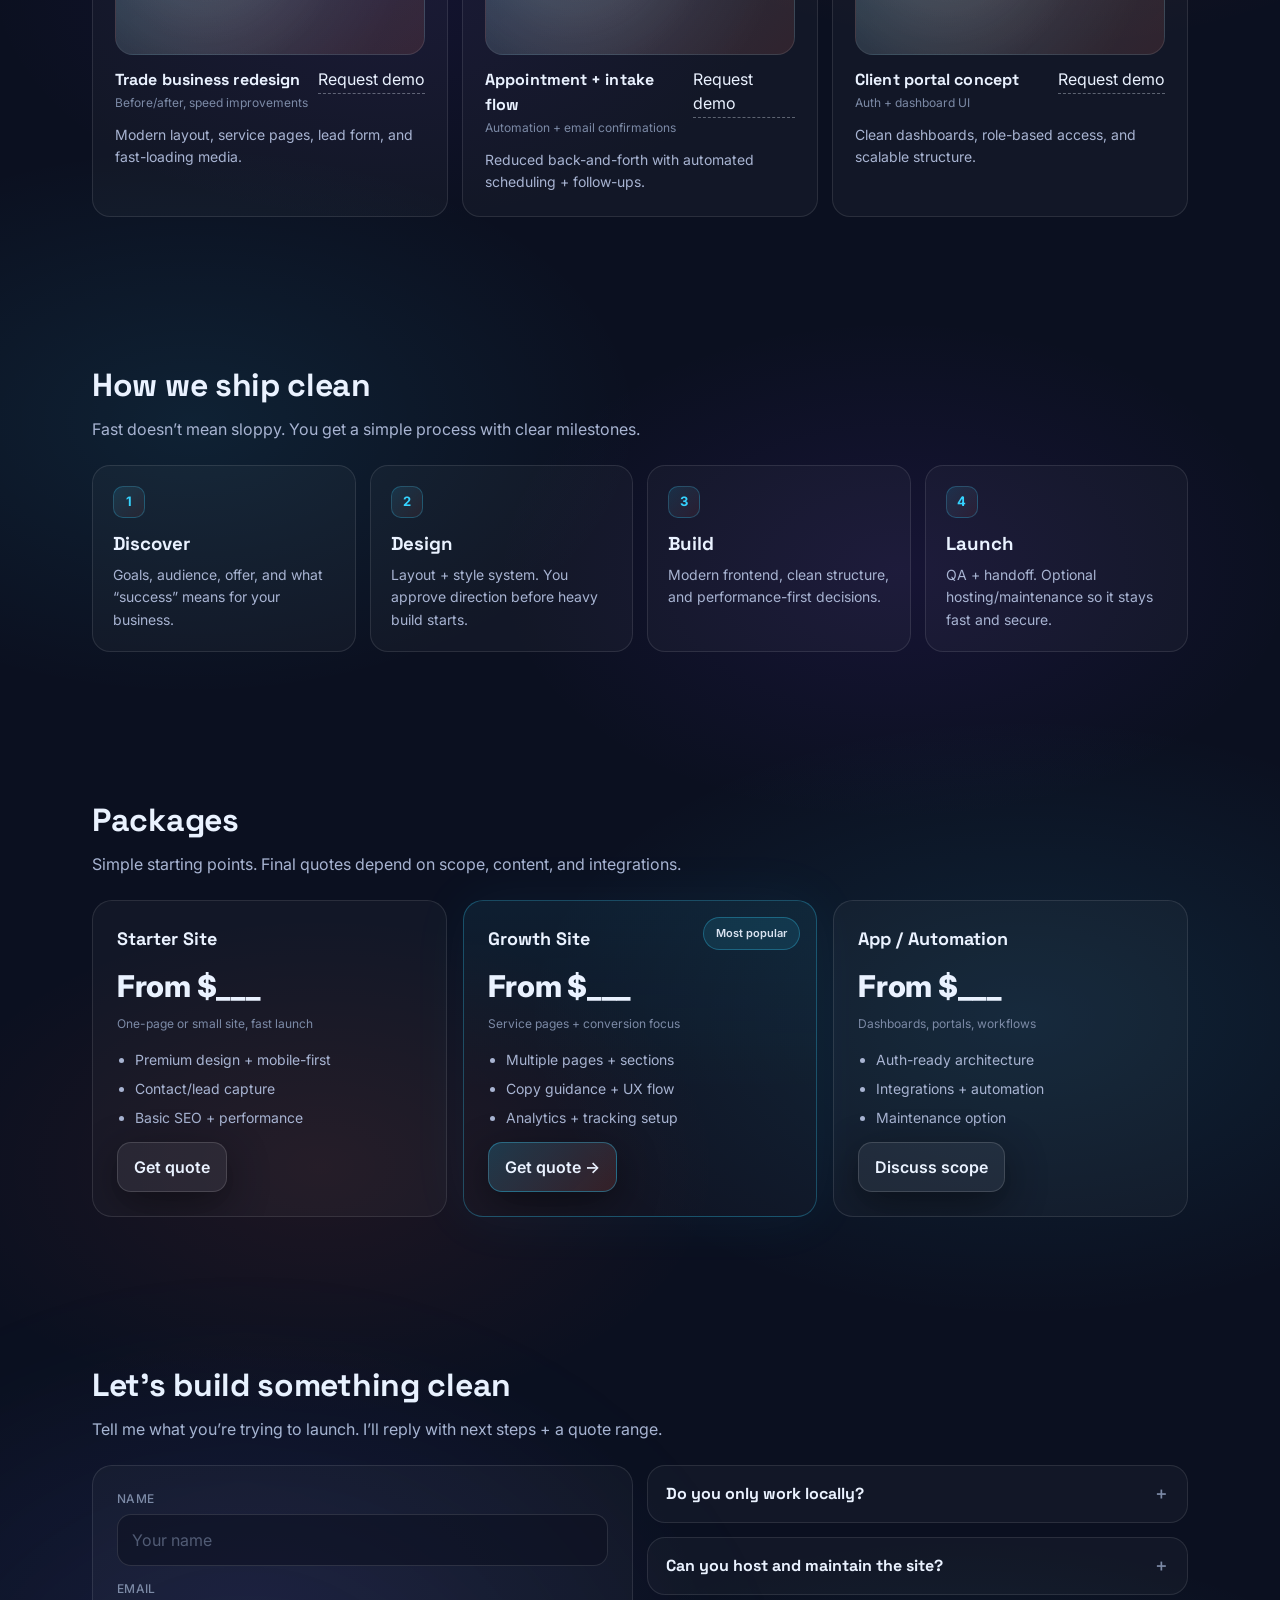
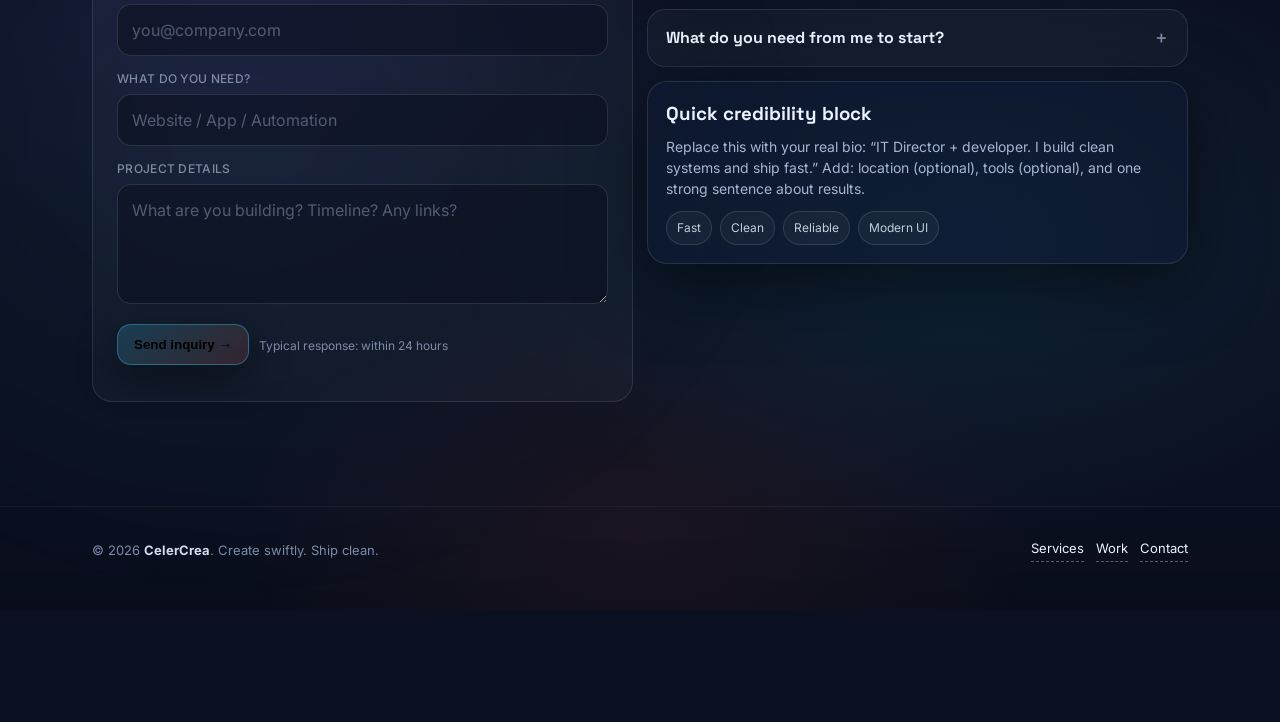
==== commit bad0b680: "Seamless background: single continuous gradient flow, remove per-section glows and dividers" ====
--- a/index.html
+++ b/index.html
@@ -38,19 +38,61 @@
     html,body{height:100%}
     body{
       margin:0;
-      background:
-        radial-gradient(1200px 900px at 20% -10%, rgba(53,211,255,.18), transparent 55%),
-        radial-gradient(1000px 800px at 90% 5%, rgba(255,90,60,.14), transparent 55%),
-        radial-gradient(1100px 800px at 80% 35%, rgba(124,58,237,.09), transparent 50%),
-        radial-gradient(1000px 700px at 15% 55%, rgba(53,211,255,.10), transparent 50%),
-        radial-gradient(1100px 800px at 75% 70%, rgba(255,90,60,.08), transparent 50%),
-        radial-gradient(900px 700px at 40% 90%, rgba(124,58,237,.10), transparent 50%),
-        radial-gradient(900px 700px at 55% 110%, rgba(155,110,255,.10), transparent 50%),
-        var(--bg);
+      background: var(--bg);
       color: var(--text);
       font-family: Inter, system-ui, -apple-system, Segoe UI, Roboto, Arial, sans-serif;
       line-height:1.5;
       overflow-x:hidden;
+    }
+
+    /* ── Continuous background flow ─────────────────────────── */
+    /* One full-page layer with overlapping radial-gradients     */
+    /* that snake across the viewport — no per-section borders. */
+    .bgflow{
+      position:absolute;
+      top:0; left:0; right:0;
+      height:100%;
+      pointer-events:none;
+      z-index:-2;
+      background:
+        /* hero — top */
+        radial-gradient(1100px 700px at 18% 2%,  rgba(53,211,255,.20), transparent 55%),
+        radial-gradient(900px  600px at 85% 4%,  rgba(255,90,60,.15),  transparent 55%),
+        /* services zone — 15-30% */
+        radial-gradient(1000px 600px at 75% 16%, rgba(124,58,237,.09), transparent 50%),
+        radial-gradient(900px  550px at 20% 22%, rgba(53,211,255,.11), transparent 50%),
+        /* work zone — 30-45% */
+        radial-gradient(1000px 600px at 80% 34%, rgba(255,90,60,.10),  transparent 50%),
+        radial-gradient(800px  500px at 30% 40%, rgba(124,58,237,.08), transparent 50%),
+        /* process zone — 45-60% */
+        radial-gradient(900px  550px at 15% 52%, rgba(53,211,255,.09), transparent 50%),
+        radial-gradient(800px  500px at 70% 56%, rgba(124,58,237,.10), transparent 50%),
+        /* pricing zone — 60-75% */
+        radial-gradient(1000px 600px at 80% 68%, rgba(53,211,255,.10), transparent 50%),
+        radial-gradient(800px  500px at 25% 72%, rgba(255,90,60,.08),  transparent 50%),
+        /* contact / footer — 75-100% */
+        radial-gradient(900px  550px at 20% 84%, rgba(124,58,237,.09), transparent 50%),
+        radial-gradient(1000px 600px at 75% 90%, rgba(53,211,255,.10), transparent 50%),
+        radial-gradient(800px  500px at 50% 98%, rgba(255,90,60,.07),  transparent 50%);
+    }
+
+    /* Slow-drifting aurora — adds life on top of the static flow */
+    .aurora{
+      position:fixed; inset:-25%;
+      pointer-events:none;
+      filter: blur(60px);
+      opacity:.35;
+      z-index:-1;
+      background:
+        radial-gradient(closest-side at 28% 25%, rgba(53,211,255,.30), transparent 60%),
+        radial-gradient(closest-side at 72% 30%, rgba(255,90,60,.20), transparent 60%),
+        radial-gradient(closest-side at 50% 70%, rgba(124,58,237,.18), transparent 60%);
+      animation: drift 18s ease-in-out infinite alternate;
+      transform: translate3d(0,0,0);
+    }
+    @keyframes drift{
+      from{ transform: translate(-2%, -1%) scale(1.0) }
+      to{ transform: translate(2%, 1%) scale(1.05) }
     }
 
     /* Subtle noise grain for depth */
@@ -59,28 +101,9 @@
       position:fixed; inset:0;
       pointer-events:none;
       z-index:9999;
-      opacity:.025;
+      opacity:.022;
       background-image: url("data:image/svg+xml,%3Csvg viewBox='0 0 256 256' xmlns='http://www.w3.org/2000/svg'%3E%3Cfilter id='n'%3E%3CfeTurbulence type='fractalNoise' baseFrequency='.85' numOctaves='4' stitchTiles='stitch'/%3E%3C/filter%3E%3Crect width='100%25' height='100%25' filter='url(%23n)'/%3E%3C/svg%3E");
       background-size: 180px;
-    }
-
-    /* Aurora layer */
-    .aurora{
-      position:fixed; inset:-20%;
-      pointer-events:none;
-      filter: blur(40px);
-      opacity:.55;
-      z-index:-1;
-      background:
-        radial-gradient(closest-side at 30% 30%, rgba(53,211,255,.35), transparent 60%),
-        radial-gradient(closest-side at 70% 35%, rgba(255,90,60,.25), transparent 60%),
-        radial-gradient(closest-side at 55% 75%, rgba(124,58,237,.22), transparent 60%);
-      animation: drift 14s ease-in-out infinite alternate;
-      transform: translate3d(0,0,0);
-    }
-    @keyframes drift{
-      from{ transform: translate(-2%, -1%) scale(1.0) }
-      to{ transform: translate(2%, 1%) scale(1.05) }
     }
 
     a{color:inherit}
@@ -323,41 +346,6 @@
       padding: 72px 0;
       position: relative;
       isolation: isolate;
-    }
-
-    /* Soft ambient glow per section */
-    .glow::before{
-      content:"";
-      position:absolute;
-      inset: -20% -30%;
-      pointer-events:none;
-      z-index:-1;
-      border-radius:50%;
-      filter: blur(80px);
-      opacity:.6;
-      transform: translate3d(0,0,0);
-    }
-    .glow-cyan::before{
-      background: radial-gradient(ellipse at 30% 40%, rgba(53,211,255,.14), transparent 65%);
-    }
-    .glow-ember::before{
-      background: radial-gradient(ellipse at 70% 50%, rgba(255,90,60,.10), transparent 65%);
-    }
-    .glow-purple::before{
-      background: radial-gradient(ellipse at 50% 50%, rgba(124,58,237,.10), transparent 65%);
-    }
-    .glow-mixed::before{
-      background:
-        radial-gradient(ellipse at 25% 40%, rgba(53,211,255,.10), transparent 55%),
-        radial-gradient(ellipse at 75% 60%, rgba(255,90,60,.08), transparent 55%);
-    }
-
-    /* Soft section divider */
-    .divider{
-      height:1px;
-      margin: 0 auto;
-      max-width: var(--max);
-      background: linear-gradient(90deg, transparent, rgba(255,255,255,.08) 30%, rgba(255,255,255,.08) 70%, transparent);
     }
 
     .section-head{
@@ -701,7 +689,8 @@
     </div>
   </header>
 
-  <main id="top">
+  <main id="top" style="position:relative;">
+    <div class="bgflow" aria-hidden="true"></div>
     <!-- HERO -->
     <section class="hero">
       <div class="wrap">
@@ -780,7 +769,7 @@
     </section>
 
     <!-- CREDIBILITY STRIP -->
-    <section class="glow glow-cyan" style="padding-top:10px; padding-bottom:40px;">
+    <section style="padding-top:10px; padding-bottom:40px;">
       <div class="wrap reveal">
         <div class="panel" style="padding:14px 16px; border-radius:18px;">
           <div style="display:flex; flex-wrap:wrap; gap:10px; color:rgba(234,242,255,.85); font-size:13px;">
@@ -795,10 +784,8 @@
       </div>
     </section>
 
-    <div class="divider"></div>
-
     <!-- SERVICES -->
-    <section id="services" class="glow glow-cyan">
+    <section id="services">
       <div class="wrap">
         <div class="section-head reveal">
           <div>
@@ -838,10 +825,8 @@
       </div>
     </section>
 
-    <div class="divider"></div>
-
     <!-- WORK -->
-    <section id="work" class="glow glow-ember">
+    <section id="work">
       <div class="wrap">
         <div class="section-head reveal">
           <div>
@@ -891,10 +876,8 @@
       </div>
     </section>
 
-    <div class="divider"></div>
-
     <!-- PROCESS -->
-    <section id="process" class="glow glow-purple">
+    <section id="process">
       <div class="wrap">
         <div class="section-head reveal">
           <div>
@@ -928,10 +911,8 @@
       </div>
     </section>
 
-    <div class="divider"></div>
-
     <!-- PRICING -->
-    <section id="pricing" class="glow glow-cyan">
+    <section id="pricing">
       <div class="wrap">
         <div class="section-head reveal">
           <div>
@@ -987,10 +968,8 @@
       </div>
     </section>
 
-    <div class="divider"></div>
-
     <!-- FAQ + CONTACT -->
-    <section id="contact" class="glow glow-mixed">
+    <section id="contact">
       <div class="wrap">
         <div class="section-head reveal">
           <div>
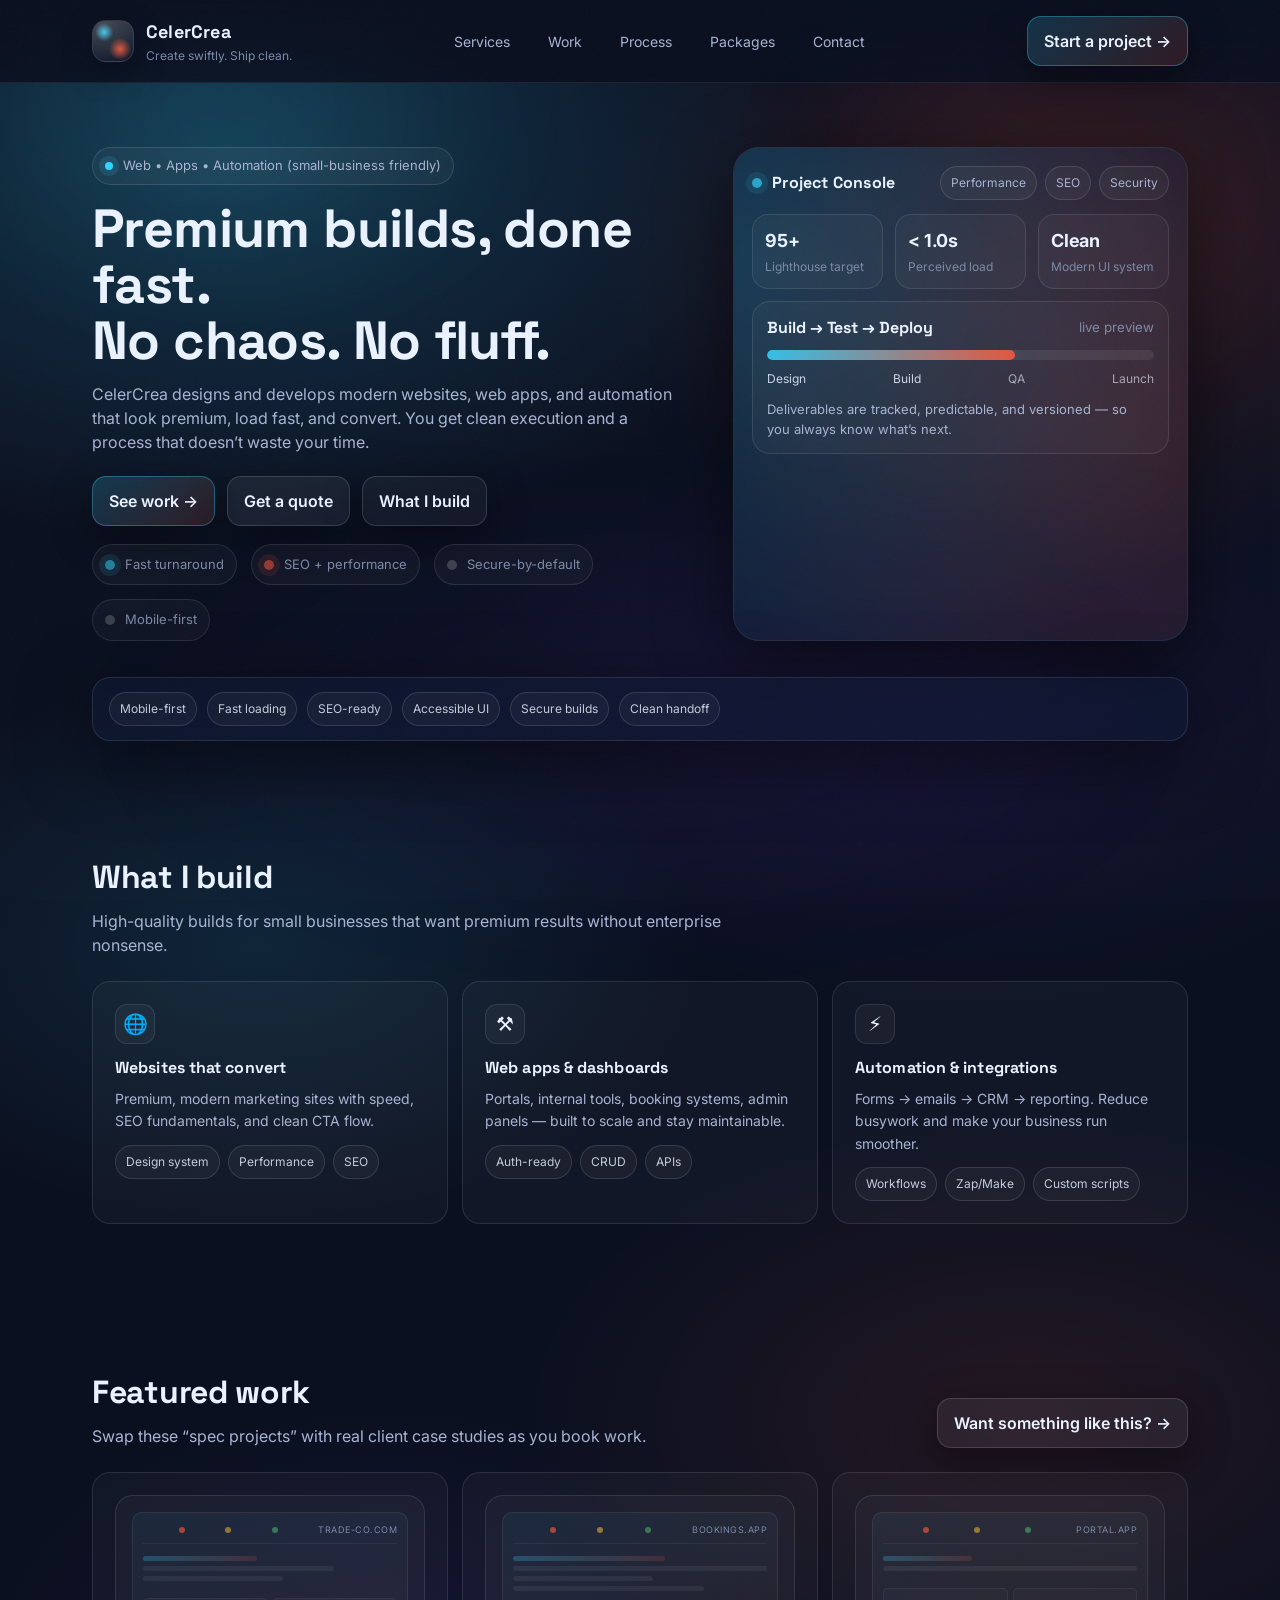
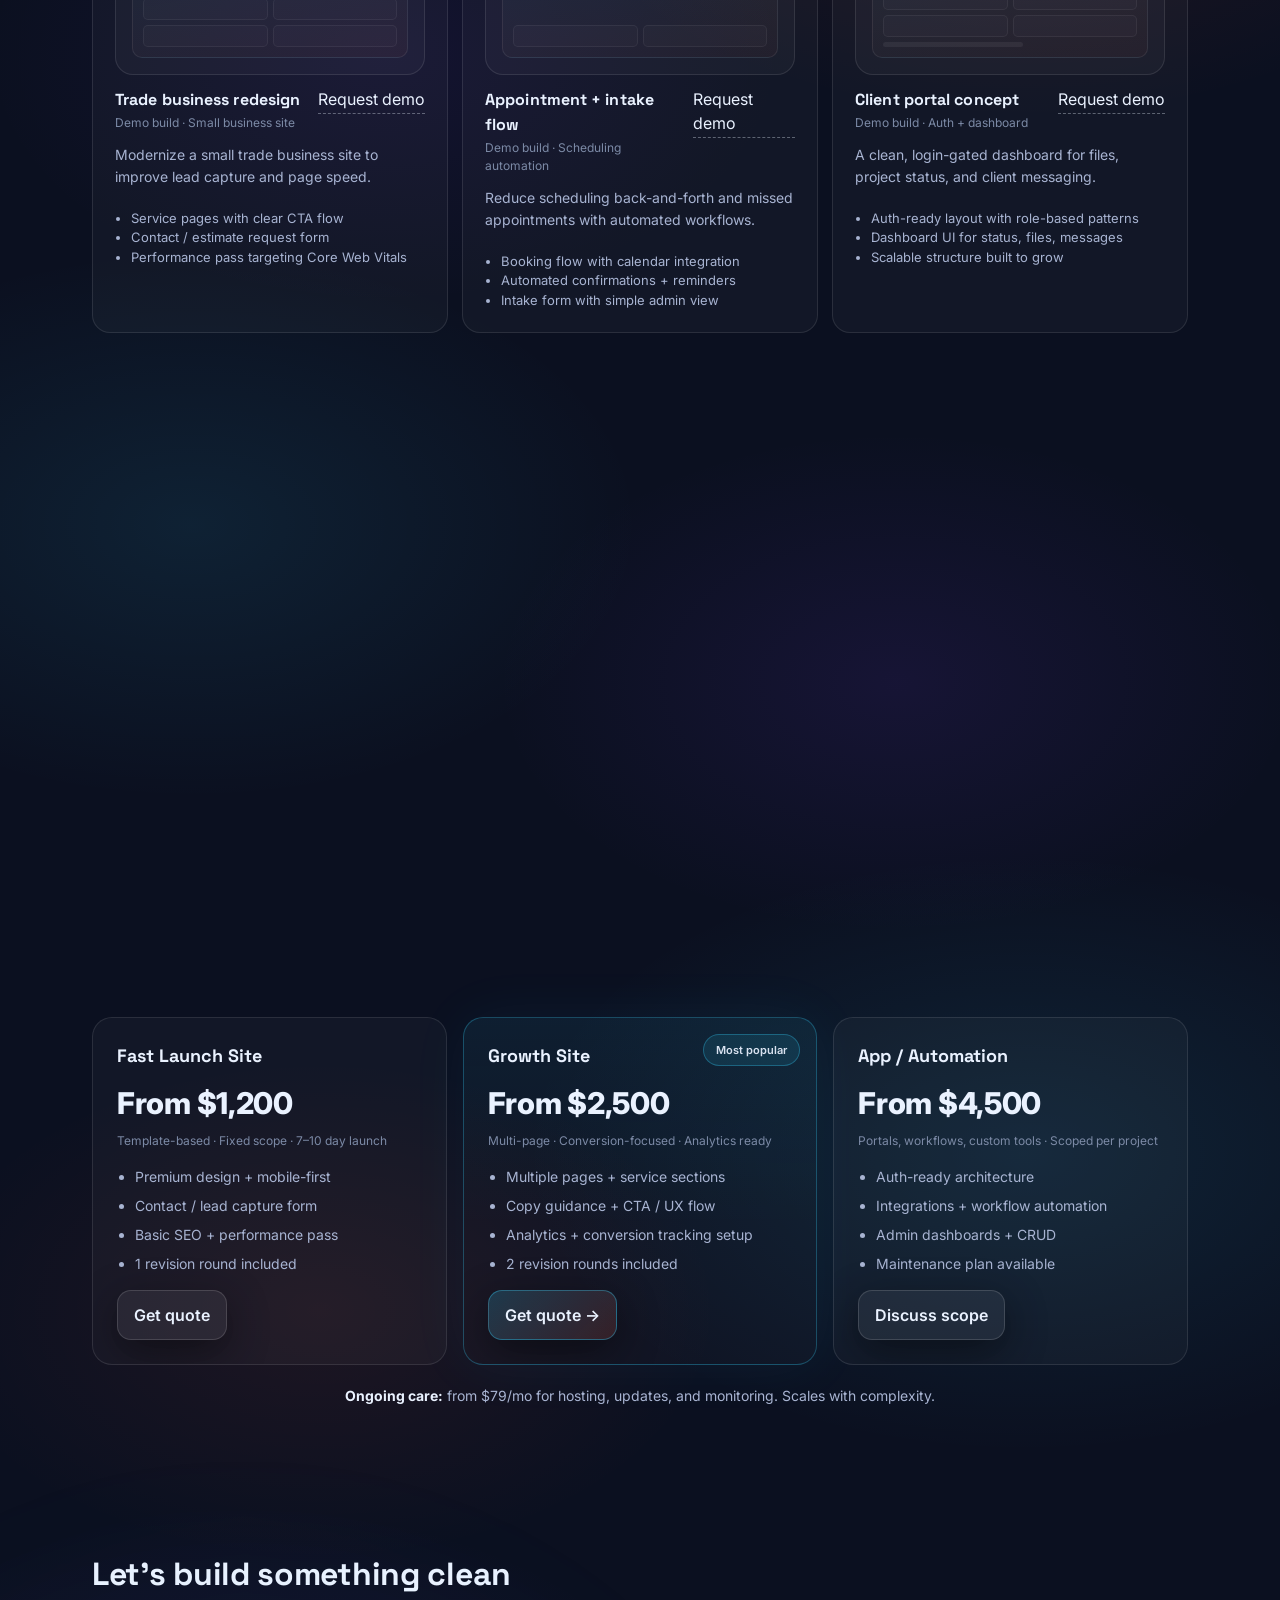
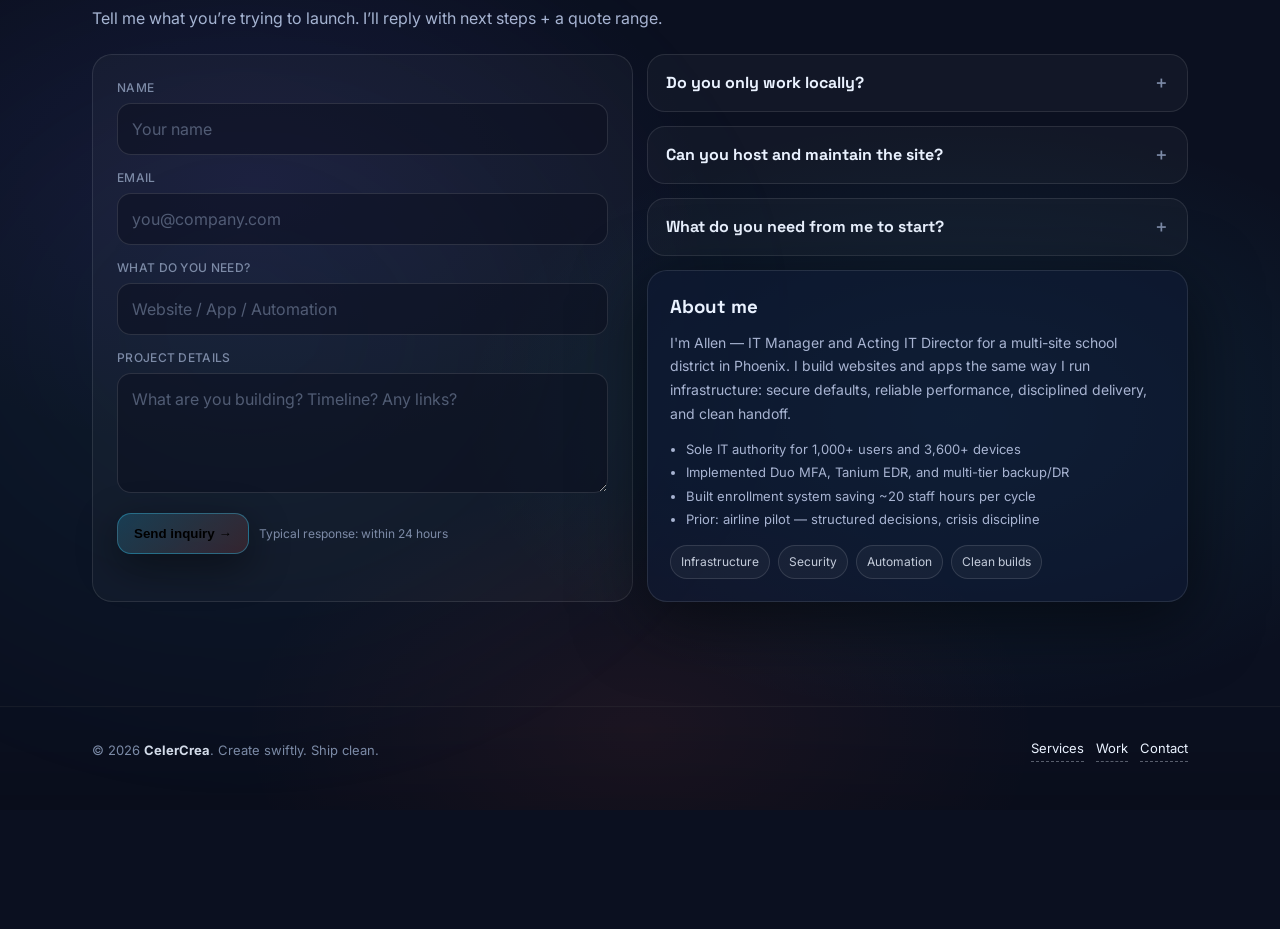
==== commit 64b43c91: "Content update: real pricing, bio, work cards, favicon, OG tags" ====
--- a/index.html
+++ b/index.html
@@ -1,10 +1,29 @@
-<!doctype html>
+﻿<!doctype html>
 <html lang="en">
 <head>
   <meta charset="utf-8" />
   <meta name="viewport" content="width=device-width, initial-scale=1" />
   <title>CelerCrea — Create swiftly. Ship clean.</title>
   <meta name="description" content="CelerCrea builds premium websites, apps, and automation for small businesses. Create swiftly. Ship clean." />
+
+  <!-- Favicon -->
+  <link rel="icon" href="/favicon.svg" type="image/svg+xml">
+  <link rel="icon" href="/favicon.svg" sizes="any">
+
+  <!-- Open Graph -->
+  <meta property="og:type" content="website" />
+  <meta property="og:url" content="https://celercrea.com" />
+  <meta property="og:title" content="CelerCrea — Create swiftly. Ship clean." />
+  <meta property="og:description" content="Premium websites, web apps, and automation for small businesses. Fast delivery. Secure defaults. Clean handoff." />
+  <meta property="og:image" content="https://celercrea.com/og-image.svg" />
+  <meta property="og:image:width" content="1200" />
+  <meta property="og:image:height" content="630" />
+
+  <!-- Twitter Card -->
+  <meta name="twitter:card" content="summary_large_image" />
+  <meta name="twitter:title" content="CelerCrea — Create swiftly. Ship clean." />
+  <meta name="twitter:description" content="Premium websites, web apps, and automation for small businesses. Fast delivery. Secure defaults. Clean handoff." />
+  <meta name="twitter:image" content="https://celercrea.com/og-image.svg" />
 
   <!-- Fonts -->
   <link rel="preconnect" href="https://fonts.googleapis.com">
@@ -425,20 +444,72 @@
     .thumb{
       border-radius:18px;
       border:1px solid rgba(255,255,255,.10);
-      background:
-        linear-gradient(135deg, rgba(53,211,255,.12), rgba(255,90,60,.10)),
-        radial-gradient(circle at 30% 30%, rgba(255,255,255,.10), transparent 55%),
-        rgba(255,255,255,.03);
-      height: 160px;
+      background: rgba(255,255,255,.03);
+      height: 180px;
       position:relative;
       overflow:hidden;
-    }
-    .thumb:after{
-      content:"";
-      position:absolute; inset:-40%;
-      background: radial-gradient(circle at 35% 35%, rgba(255,255,255,.16), transparent 55%);
-      transform: rotate(8deg);
-      opacity:.8;
+      display:flex;
+      align-items:center;
+      justify-content:center;
+      padding:16px;
+    }
+    .thumb-mockup{
+      display:flex;
+      flex-direction:column;
+      gap:8px;
+      width:100%;
+      height:100%;
+      border-radius:10px;
+      border:1px solid rgba(255,255,255,.08);
+      background: linear-gradient(170deg, rgba(53,211,255,.06), rgba(255,90,60,.04));
+      padding:10px;
+      overflow:hidden;
+    }
+    .thumb-bar{
+      display:flex; gap:5px; align-items:center; padding-bottom:6px;
+      border-bottom:1px solid rgba(255,255,255,.06);
+    }
+    .thumb-dot{
+      width:6px; height:6px; border-radius:50%;
+    }
+    .thumb-dot:nth-child(1){ background:rgba(255,90,60,.6); }
+    .thumb-dot:nth-child(2){ background:rgba(255,200,60,.5); }
+    .thumb-dot:nth-child(3){ background:rgba(80,200,120,.5); }
+    .thumb-bar span{
+      margin-left:auto;
+      font-size:9px;
+      color:var(--muted2);
+      letter-spacing:.5px;
+      text-transform:uppercase;
+    }
+    .thumb-lines{
+      flex:1;
+      display:flex;
+      flex-direction:column;
+      gap:5px;
+      padding-top:4px;
+    }
+    .thumb-line{
+      height:5px;
+      border-radius:3px;
+      background: rgba(255,255,255,.06);
+    }
+    .thumb-line.accent{
+      background: linear-gradient(90deg, rgba(53,211,255,.25), rgba(255,90,60,.15));
+    }
+    .thumb-line.short{ width:55%; }
+    .thumb-line.med{ width:75%; }
+    .thumb-block{
+      display:grid;
+      grid-template-columns: 1fr 1fr;
+      gap:5px;
+      margin-top:auto;
+    }
+    .thumb-block > div{
+      height:22px;
+      border-radius:5px;
+      border:1px solid rgba(255,255,255,.06);
+      background: rgba(255,255,255,.02);
     }
     .work-card .row{
       display:flex; justify-content:space-between; align-items:flex-start; gap:10px;
@@ -838,39 +909,85 @@
 
         <div class="grid-3">
           <div class="card work-card reveal">
-            <div class="thumb" aria-hidden="true"></div>
+            <div class="thumb">
+              <div class="thumb-mockup">
+                <div class="thumb-bar"><span class="thumb-dot"></span><span class="thumb-dot"></span><span class="thumb-dot"></span><span>trade-co.com</span></div>
+                <div class="thumb-lines">
+                  <div class="thumb-line accent" style="width:45%"></div>
+                  <div class="thumb-line med"></div>
+                  <div class="thumb-line short"></div>
+                  <div class="thumb-block"><div></div><div></div><div></div><div></div></div>
+                </div>
+              </div>
+            </div>
             <div class="row">
               <div>
                 <b>Trade business redesign</b>
-                <div class="mini">Before/after, speed improvements</div>
+                <div class="mini">Demo build · Small business site</div>
               </div>
               <a class="link" href="#contact">Request demo</a>
             </div>
-            <p>Modern layout, service pages, lead form, and fast-loading media.</p>
+            <p>Modernize a small trade business site to improve lead capture and page speed.</p>
+            <ul style="margin:8px 0 0; padding:0 0 0 16px; color:var(--muted); font-size:13px;">
+              <li>Service pages with clear CTA flow</li>
+              <li>Contact / estimate request form</li>
+              <li>Performance pass targeting Core Web Vitals</li>
+            </ul>
           </div>
 
           <div class="card work-card reveal">
-            <div class="thumb" aria-hidden="true"></div>
+            <div class="thumb">
+              <div class="thumb-mockup">
+                <div class="thumb-bar"><span class="thumb-dot"></span><span class="thumb-dot"></span><span class="thumb-dot"></span><span>bookings.app</span></div>
+                <div class="thumb-lines">
+                  <div class="thumb-line accent" style="width:60%"></div>
+                  <div class="thumb-line"></div>
+                  <div class="thumb-line short"></div>
+                  <div class="thumb-line med"></div>
+                  <div class="thumb-block"><div></div><div></div></div>
+                </div>
+              </div>
+            </div>
             <div class="row">
               <div>
                 <b>Appointment + intake flow</b>
-                <div class="mini">Automation + email confirmations</div>
+                <div class="mini">Demo build · Scheduling automation</div>
               </div>
               <a class="link" href="#contact">Request demo</a>
             </div>
-            <p>Reduced back-and-forth with automated scheduling + follow-ups.</p>
+            <p>Reduce scheduling back-and-forth and missed appointments with automated workflows.</p>
+            <ul style="margin:8px 0 0; padding:0 0 0 16px; color:var(--muted); font-size:13px;">
+              <li>Booking flow with calendar integration</li>
+              <li>Automated confirmations + reminders</li>
+              <li>Intake form with simple admin view</li>
+            </ul>
           </div>
 
           <div class="card work-card reveal">
-            <div class="thumb" aria-hidden="true"></div>
+            <div class="thumb">
+              <div class="thumb-mockup">
+                <div class="thumb-bar"><span class="thumb-dot"></span><span class="thumb-dot"></span><span class="thumb-dot"></span><span>portal.app</span></div>
+                <div class="thumb-lines">
+                  <div class="thumb-line accent" style="width:35%"></div>
+                  <div class="thumb-line"></div>
+                  <div class="thumb-block"><div></div><div></div><div></div><div></div></div>
+                  <div class="thumb-line short"></div>
+                </div>
+              </div>
+            </div>
             <div class="row">
               <div>
                 <b>Client portal concept</b>
-                <div class="mini">Auth + dashboard UI</div>
+                <div class="mini">Demo build · Auth + dashboard</div>
               </div>
               <a class="link" href="#contact">Request demo</a>
             </div>
-            <p>Clean dashboards, role-based access, and scalable structure.</p>
+            <p>A clean, login-gated dashboard for files, project status, and client messaging.</p>
+            <ul style="margin:8px 0 0; padding:0 0 0 16px; color:var(--muted); font-size:13px;">
+              <li>Auth-ready layout with role-based patterns</li>
+              <li>Dashboard UI for status, files, messages</li>
+              <li>Scalable structure built to grow</li>
+            </ul>
           </div>
         </div>
       </div>
@@ -923,15 +1040,16 @@
 
         <div class="pricing">
           <div class="price reveal">
-            <h3>Starter Site</h3>
-            <div class="amt">From $___</div>
-            <div class="mini">One-page or small site, fast launch</div>
+            <h3>Fast Launch Site</h3>
+            <div class="amt">From $1,200</div>
+            <div class="mini">Template-based · Fixed scope · 7–10 day launch</div>
             <ul>
               <li>Premium design + mobile-first</li>
-              <li>Contact/lead capture</li>
-              <li>Basic SEO + performance</li>
+              <li>Contact / lead capture form</li>
+              <li>Basic SEO + performance pass</li>
+              <li>1 revision round included</li>
             </ul>
-            <div style="margin-top:14px;">
+            <div style="margin-top:16px;">
               <a class="btn" href="#contact">Get quote</a>
             </div>
           </div>
@@ -939,31 +1057,39 @@
           <div class="price featured reveal">
             <div class="badge">Most popular</div>
             <h3>Growth Site</h3>
-            <div class="amt">From $___</div>
-            <div class="mini">Service pages + conversion focus</div>
+            <div class="amt">From $2,500</div>
+            <div class="mini">Multi-page · Conversion-focused · Analytics ready</div>
             <ul>
-              <li>Multiple pages + sections</li>
-              <li>Copy guidance + UX flow</li>
-              <li>Analytics + tracking setup</li>
+              <li>Multiple pages + service sections</li>
+              <li>Copy guidance + CTA / UX flow</li>
+              <li>Analytics + conversion tracking setup</li>
+              <li>2 revision rounds included</li>
             </ul>
-            <div style="margin-top:14px;">
+            <div style="margin-top:16px;">
               <a class="btn primary" href="#contact">Get quote →</a>
             </div>
           </div>
 
           <div class="price reveal">
             <h3>App / Automation</h3>
-            <div class="amt">From $___</div>
-            <div class="mini">Dashboards, portals, workflows</div>
+            <div class="amt">From $4,500</div>
+            <div class="mini">Portals, workflows, custom tools · Scoped per project</div>
             <ul>
               <li>Auth-ready architecture</li>
-              <li>Integrations + automation</li>
-              <li>Maintenance option</li>
+              <li>Integrations + workflow automation</li>
+              <li>Admin dashboards + CRUD</li>
+              <li>Maintenance plan available</li>
             </ul>
-            <div style="margin-top:14px;">
+            <div style="margin-top:16px;">
               <a class="btn" href="#contact">Discuss scope</a>
             </div>
           </div>
+        </div>
+
+        <div class="reveal" style="margin-top:20px; text-align:center;">
+          <p style="color:var(--muted); font-size:14px; margin:0;">
+            <strong style="color:var(--text);">Ongoing care:</strong> from $79/mo for hosting, updates, and monitoring. Scales with complexity.
+          </p>
         </div>
       </div>
     </section>
@@ -1022,14 +1148,21 @@
               <p>Basic goals, services/products, any branding you already have, and examples of sites you like.</p>
             </details>
 
-            <div class="panel reveal" style="padding:18px; border-radius:20px;">
-              <h3 style="margin:0 0 8px; font-family:'Space Grotesk',Inter,sans-serif;">Quick credibility block</h3>
-              <p style="margin:0; color:var(--muted); font-size:14px;">
-                Replace this with your real bio: “IT Director + developer. I build clean systems and ship fast.”
-                Add: location (optional), tools (optional), and one strong sentence about results.
+            <div class="panel reveal" style="padding:22px; border-radius:20px;">
+              <h3 style="margin:0 0 10px; font-family:'Space Grotesk',Inter,sans-serif;">About me</h3>
+              <p style="margin:0 0 12px; color:var(--muted); font-size:14px; line-height:1.7;">
+                I'm Allen — IT Manager and Acting IT Director for a multi-site school district in Phoenix.
+                I build websites and apps the same way I run infrastructure: secure defaults, reliable
+                performance, disciplined delivery, and clean handoff.
               </p>
-              <div class="tagrow" style="margin-top:12px;">
-                <span class="tag">Fast</span><span class="tag">Clean</span><span class="tag">Reliable</span><span class="tag">Modern UI</span>
+              <ul style="margin:0; padding:0 0 0 16px; color:var(--muted); font-size:13px; line-height:1.8;">
+                <li>Sole IT authority for 1,000+ users and 3,600+ devices</li>
+                <li>Implemented Duo MFA, Tanium EDR, and multi-tier backup/DR</li>
+                <li>Built enrollment system saving ~20 staff hours per cycle</li>
+                <li>Prior: airline pilot — structured decisions, crisis discipline</li>
+              </ul>
+              <div class="tagrow" style="margin-top:14px;">
+                <span class="tag">Infrastructure</span><span class="tag">Security</span><span class="tag">Automation</span><span class="tag">Clean builds</span>
               </div>
             </div>
           </div>
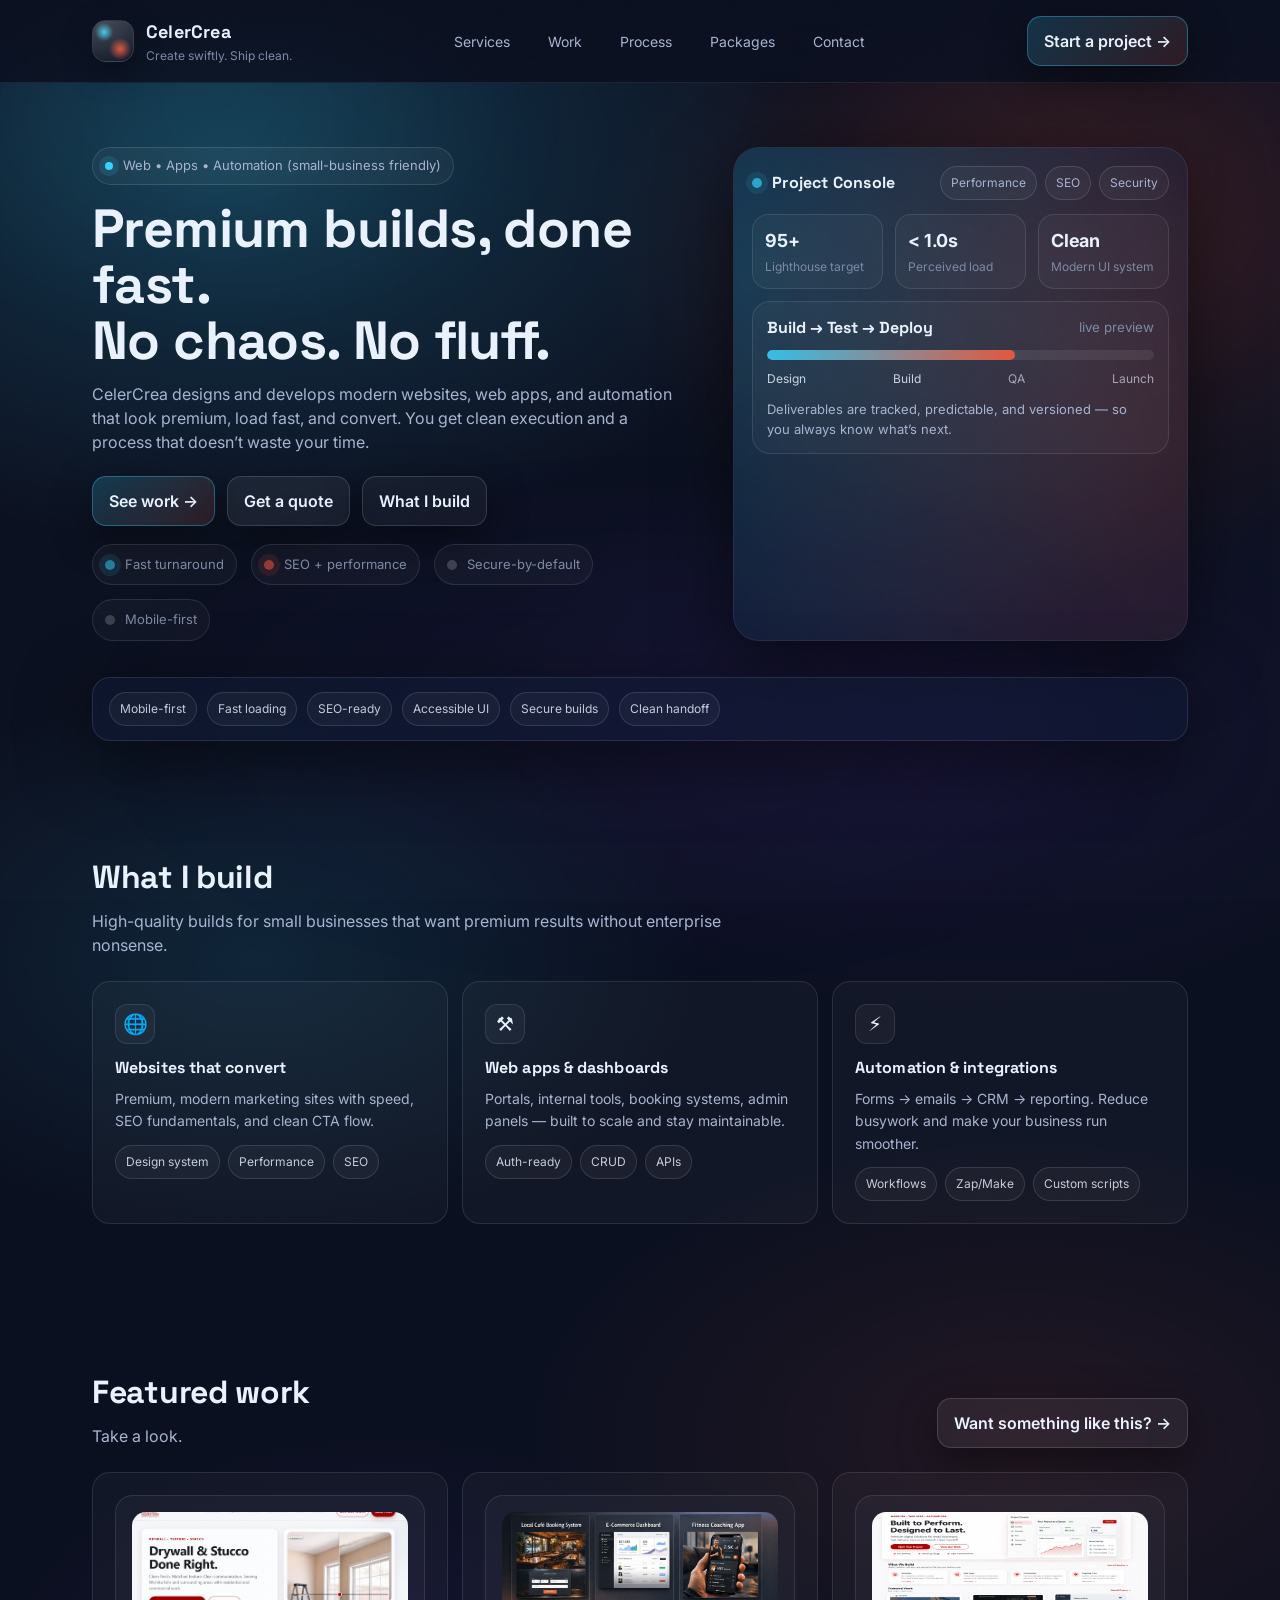
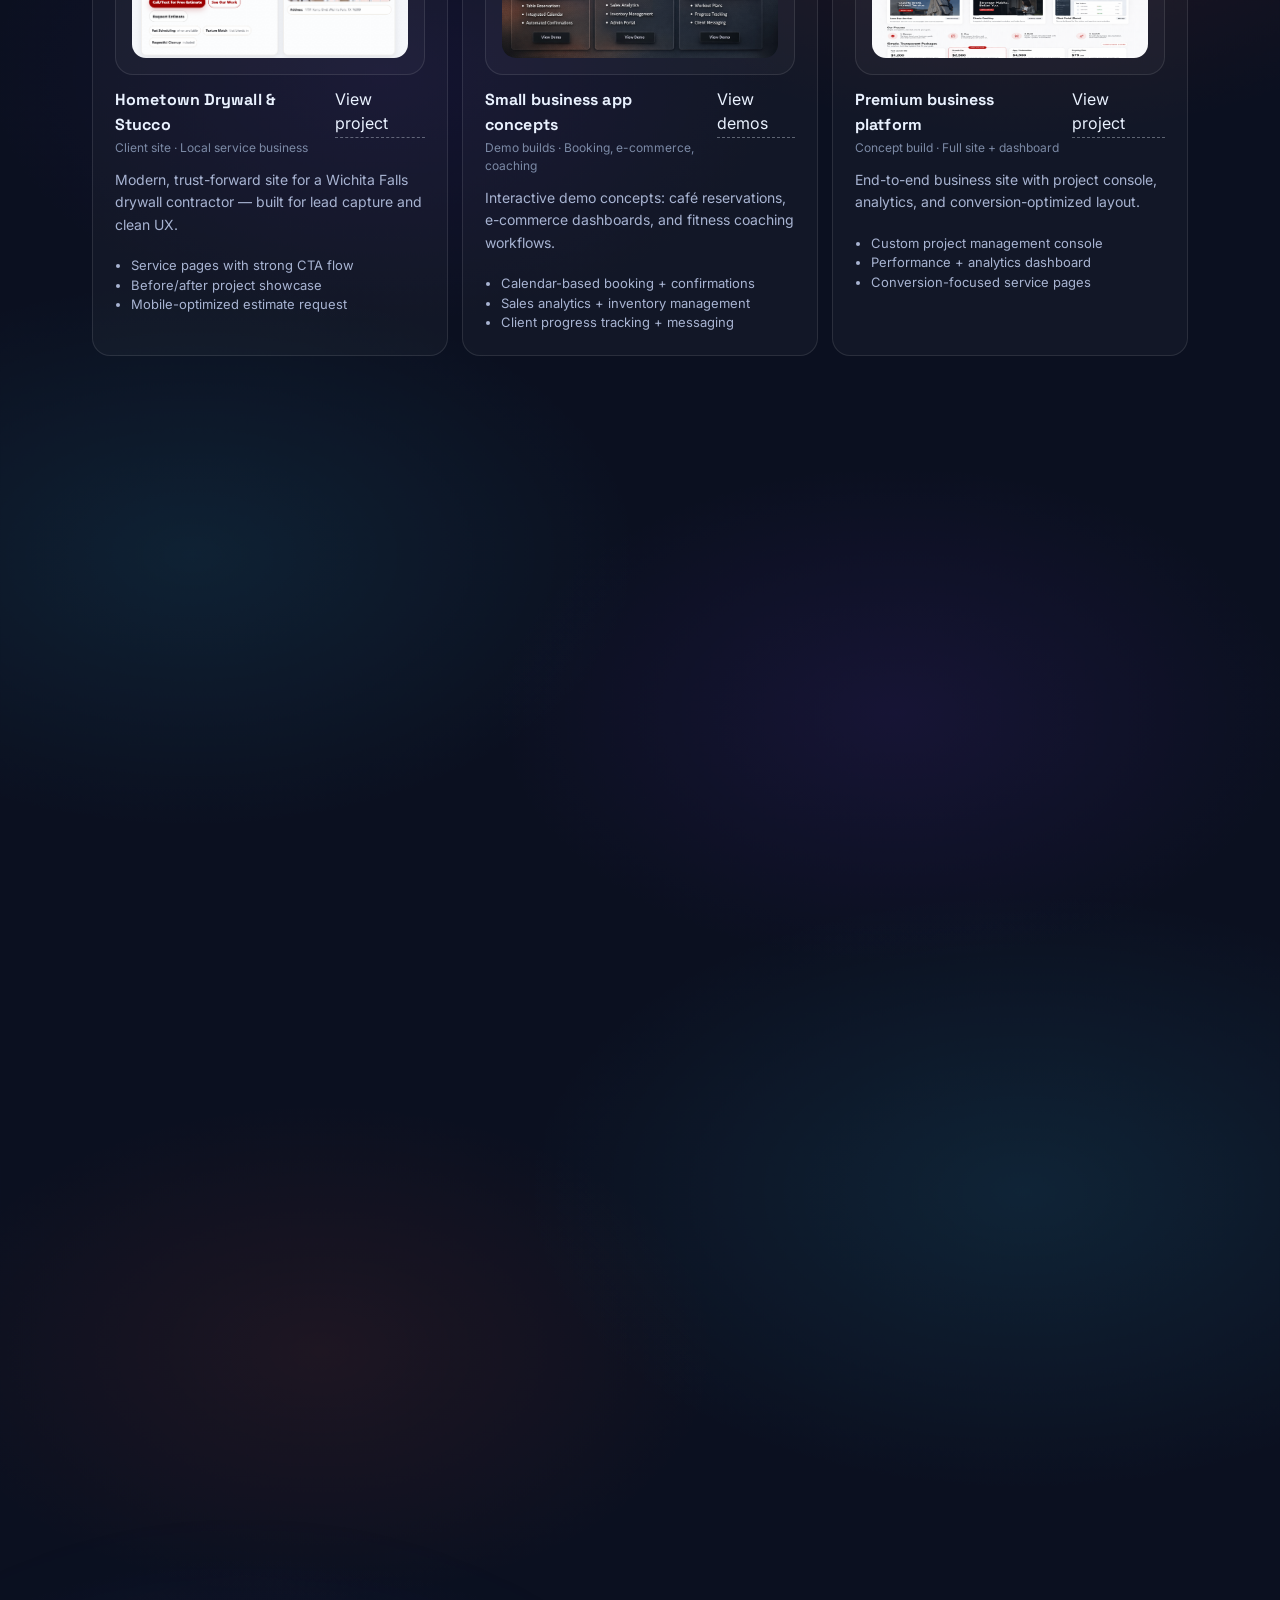
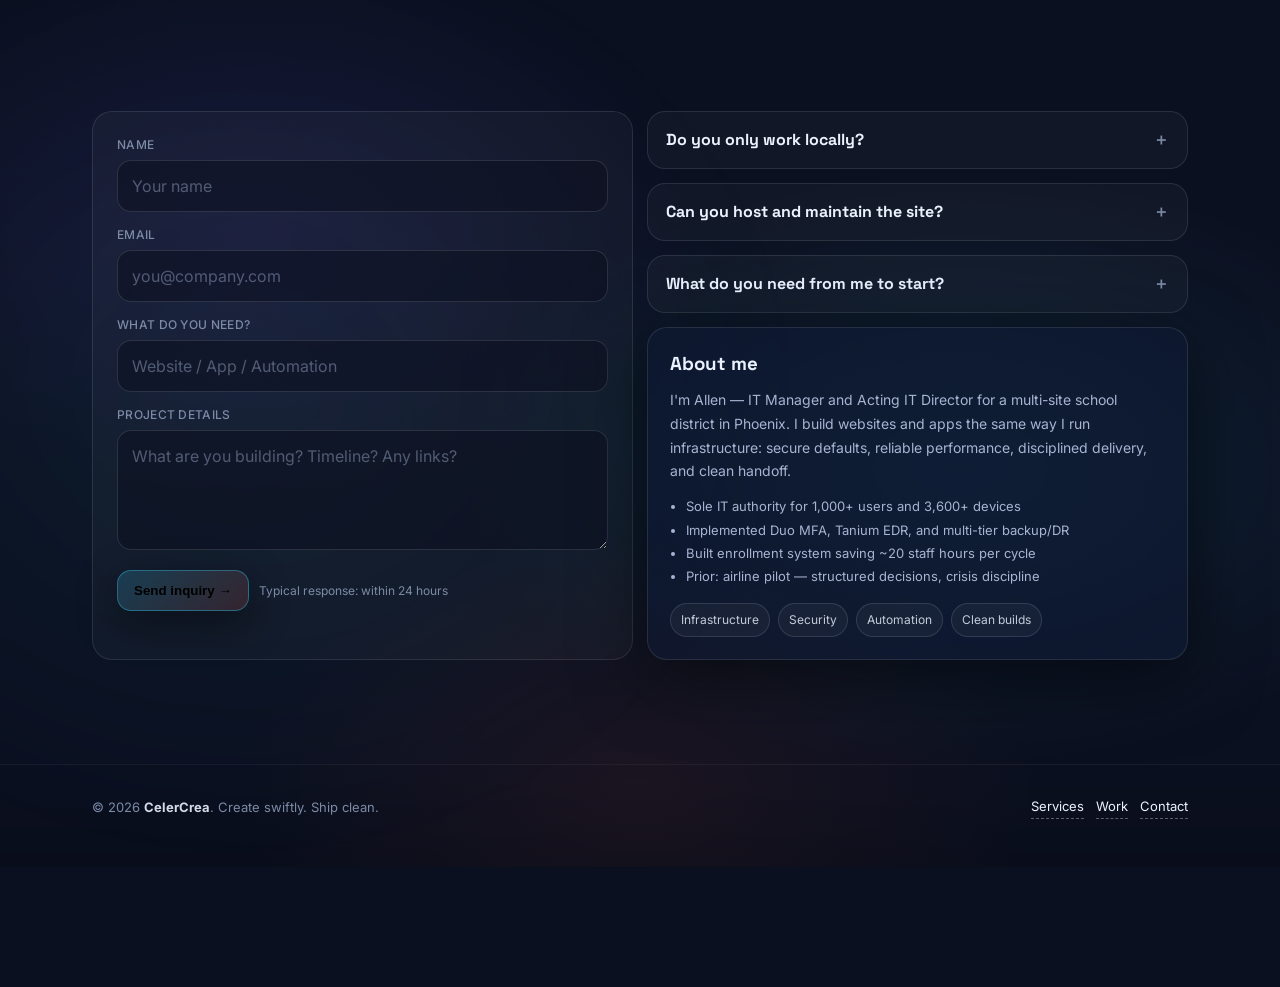
==== commit db0f0086: "Add real work images, update card content, community discount callout" ====
--- a/index.html
+++ b/index.html
@@ -511,6 +511,12 @@
       border:1px solid rgba(255,255,255,.06);
       background: rgba(255,255,255,.02);
     }
+    .thumb img{
+      width:100%;
+      height:100%;
+      object-fit:cover;
+      border-radius:14px;
+    }
     .work-card .row{
       display:flex; justify-content:space-between; align-items:flex-start; gap:10px;
     }
@@ -902,7 +908,7 @@
         <div class="section-head reveal">
           <div>
             <h2>Featured work</h2>
-            <p class="lead">Swap these “spec projects” with real client case studies as you book work.</p>
+            <p class="lead">Take a look.</p>
           </div>
           <a class="btn" href="#contact">Want something like this? →</a>
         </div>
@@ -910,83 +916,58 @@
         <div class="grid-3">
           <div class="card work-card reveal">
             <div class="thumb">
-              <div class="thumb-mockup">
-                <div class="thumb-bar"><span class="thumb-dot"></span><span class="thumb-dot"></span><span class="thumb-dot"></span><span>trade-co.com</span></div>
-                <div class="thumb-lines">
-                  <div class="thumb-line accent" style="width:45%"></div>
-                  <div class="thumb-line med"></div>
-                  <div class="thumb-line short"></div>
-                  <div class="thumb-block"><div></div><div></div><div></div><div></div></div>
-                </div>
-              </div>
+              <img src="work-1.jpg" alt="Hometown Drywall & Stucco website" loading="lazy">
             </div>
             <div class="row">
               <div>
-                <b>Trade business redesign</b>
-                <div class="mini">Demo build · Small business site</div>
-              </div>
-              <a class="link" href="#contact">Request demo</a>
-            </div>
-            <p>Modernize a small trade business site to improve lead capture and page speed.</p>
+                <b>Hometown Drywall &amp; Stucco</b>
+                <div class="mini">Client site · Local service business</div>
+              </div>
+              <a class="link" href="#contact">View project</a>
+            </div>
+            <p>Modern, trust-forward site for a Wichita Falls drywall contractor — built for lead capture and clean UX.</p>
             <ul style="margin:8px 0 0; padding:0 0 0 16px; color:var(--muted); font-size:13px;">
-              <li>Service pages with clear CTA flow</li>
-              <li>Contact / estimate request form</li>
-              <li>Performance pass targeting Core Web Vitals</li>
+              <li>Service pages with strong CTA flow</li>
+              <li>Before/after project showcase</li>
+              <li>Mobile-optimized estimate request</li>
             </ul>
           </div>
 
           <div class="card work-card reveal">
             <div class="thumb">
-              <div class="thumb-mockup">
-                <div class="thumb-bar"><span class="thumb-dot"></span><span class="thumb-dot"></span><span class="thumb-dot"></span><span>bookings.app</span></div>
-                <div class="thumb-lines">
-                  <div class="thumb-line accent" style="width:60%"></div>
-                  <div class="thumb-line"></div>
-                  <div class="thumb-line short"></div>
-                  <div class="thumb-line med"></div>
-                  <div class="thumb-block"><div></div><div></div></div>
-                </div>
-              </div>
+              <img src="work-2.jpg" alt="Small business app concepts — booking, analytics, coaching" loading="lazy">
             </div>
             <div class="row">
               <div>
-                <b>Appointment + intake flow</b>
-                <div class="mini">Demo build · Scheduling automation</div>
-              </div>
-              <a class="link" href="#contact">Request demo</a>
-            </div>
-            <p>Reduce scheduling back-and-forth and missed appointments with automated workflows.</p>
+                <b>Small business app concepts</b>
+                <div class="mini">Demo builds · Booking, e-commerce, coaching</div>
+              </div>
+              <a class="link" href="#contact">View demos</a>
+            </div>
+            <p>Interactive demo concepts: café reservations, e-commerce dashboards, and fitness coaching workflows.</p>
             <ul style="margin:8px 0 0; padding:0 0 0 16px; color:var(--muted); font-size:13px;">
-              <li>Booking flow with calendar integration</li>
-              <li>Automated confirmations + reminders</li>
-              <li>Intake form with simple admin view</li>
+              <li>Calendar-based booking + confirmations</li>
+              <li>Sales analytics + inventory management</li>
+              <li>Client progress tracking + messaging</li>
             </ul>
           </div>
 
           <div class="card work-card reveal">
             <div class="thumb">
-              <div class="thumb-mockup">
-                <div class="thumb-bar"><span class="thumb-dot"></span><span class="thumb-dot"></span><span class="thumb-dot"></span><span>portal.app</span></div>
-                <div class="thumb-lines">
-                  <div class="thumb-line accent" style="width:35%"></div>
-                  <div class="thumb-line"></div>
-                  <div class="thumb-block"><div></div><div></div><div></div><div></div></div>
-                  <div class="thumb-line short"></div>
-                </div>
-              </div>
+              <img src="work-3.jpg" alt="Premium business platform with project console" loading="lazy">
             </div>
             <div class="row">
               <div>
-                <b>Client portal concept</b>
-                <div class="mini">Demo build · Auth + dashboard</div>
-              </div>
-              <a class="link" href="#contact">Request demo</a>
-            </div>
-            <p>A clean, login-gated dashboard for files, project status, and client messaging.</p>
+                <b>Premium business platform</b>
+                <div class="mini">Concept build · Full site + dashboard</div>
+              </div>
+              <a class="link" href="#contact">View project</a>
+            </div>
+            <p>End-to-end business site with project console, analytics, and conversion-optimized layout.</p>
             <ul style="margin:8px 0 0; padding:0 0 0 16px; color:var(--muted); font-size:13px;">
-              <li>Auth-ready layout with role-based patterns</li>
-              <li>Dashboard UI for status, files, messages</li>
-              <li>Scalable structure built to grow</li>
+              <li>Custom project management console</li>
+              <li>Performance + analytics dashboard</li>
+              <li>Conversion-focused service pages</li>
             </ul>
           </div>
         </div>
@@ -1089,6 +1070,12 @@
         <div class="reveal" style="margin-top:20px; text-align:center;">
           <p style="color:var(--muted); font-size:14px; margin:0;">
             <strong style="color:var(--text);">Ongoing care:</strong> from $79/mo for hosting, updates, and monitoring. Scales with complexity.
+          </p>
+        </div>
+
+        <div class="reveal" style="margin-top:14px; text-align:center;">
+          <p style="color:var(--muted); font-size:14px; margin:0;">
+            🎖️ <strong style="color:var(--text);">Community pricing:</strong> Discounts available for military, teachers &amp; educators, and low-income households. <a class="link" href="#contact">Just ask.</a>
           </p>
         </div>
       </div>
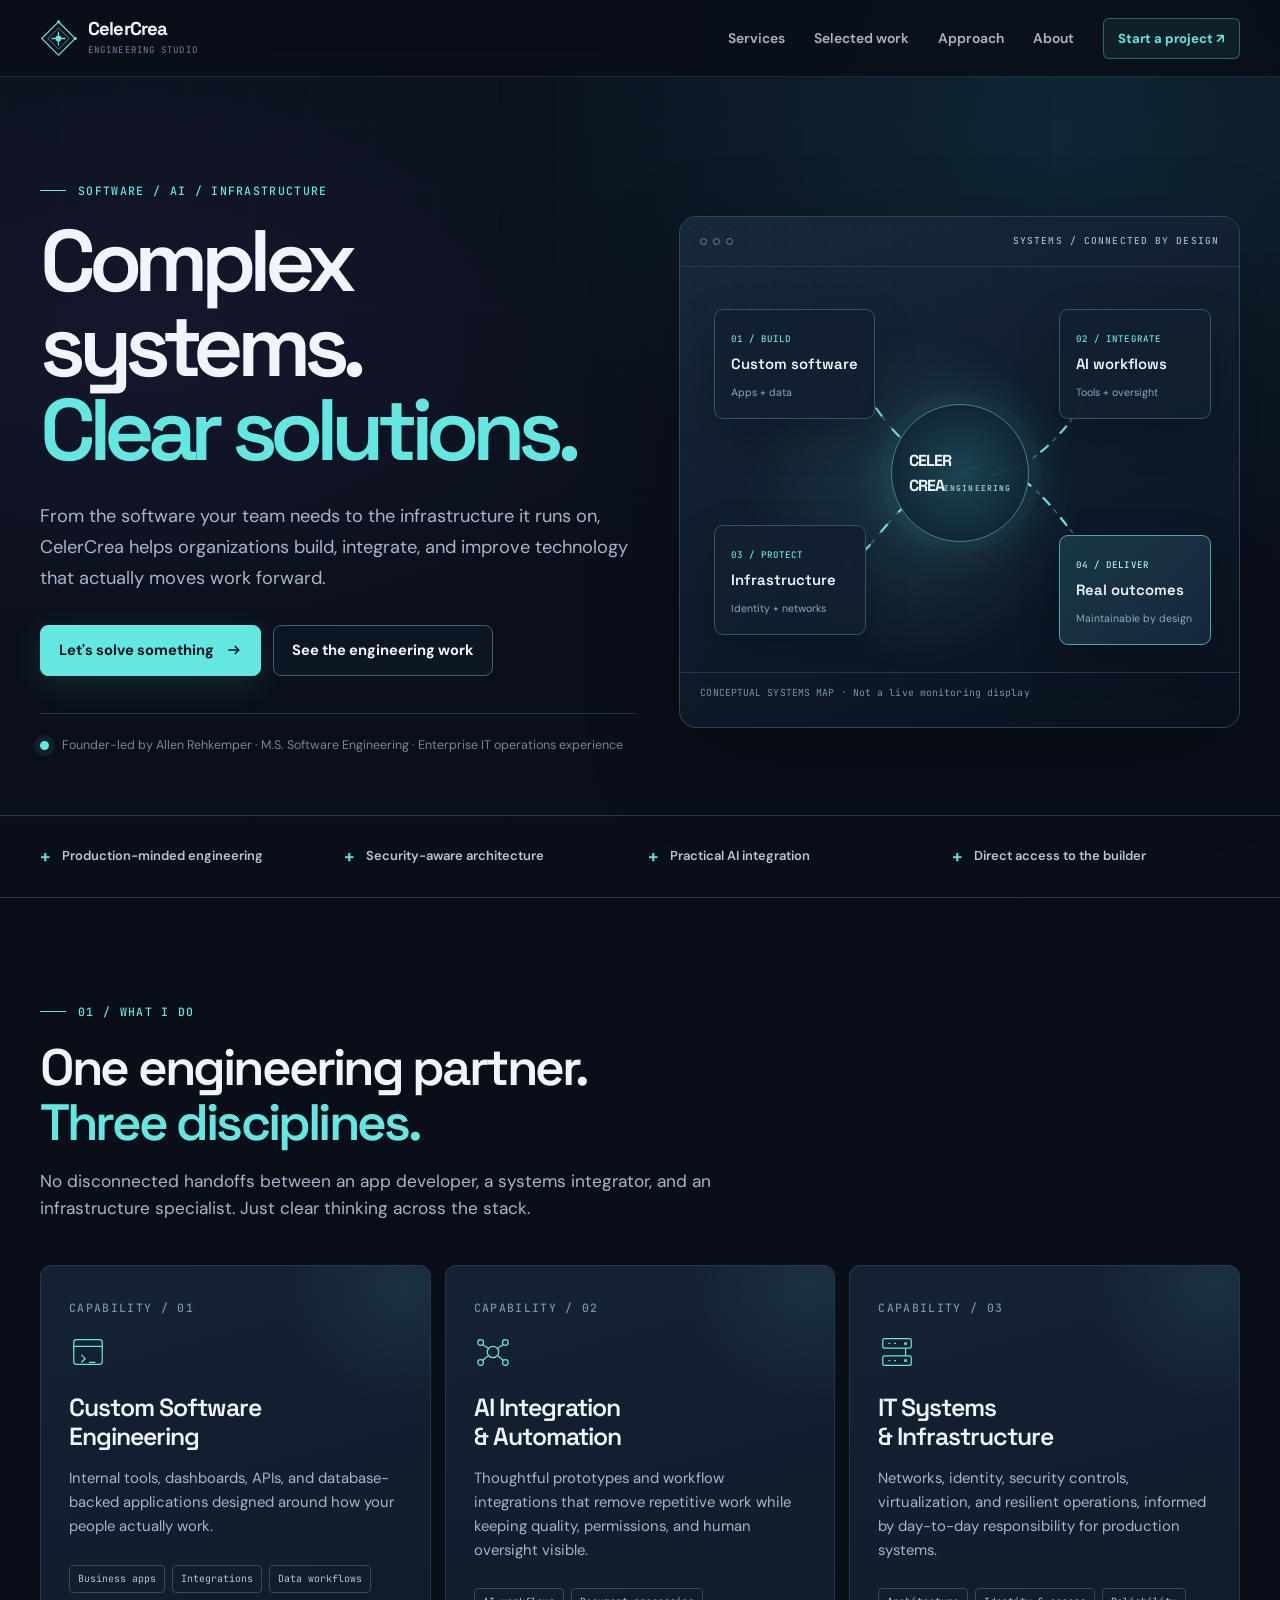
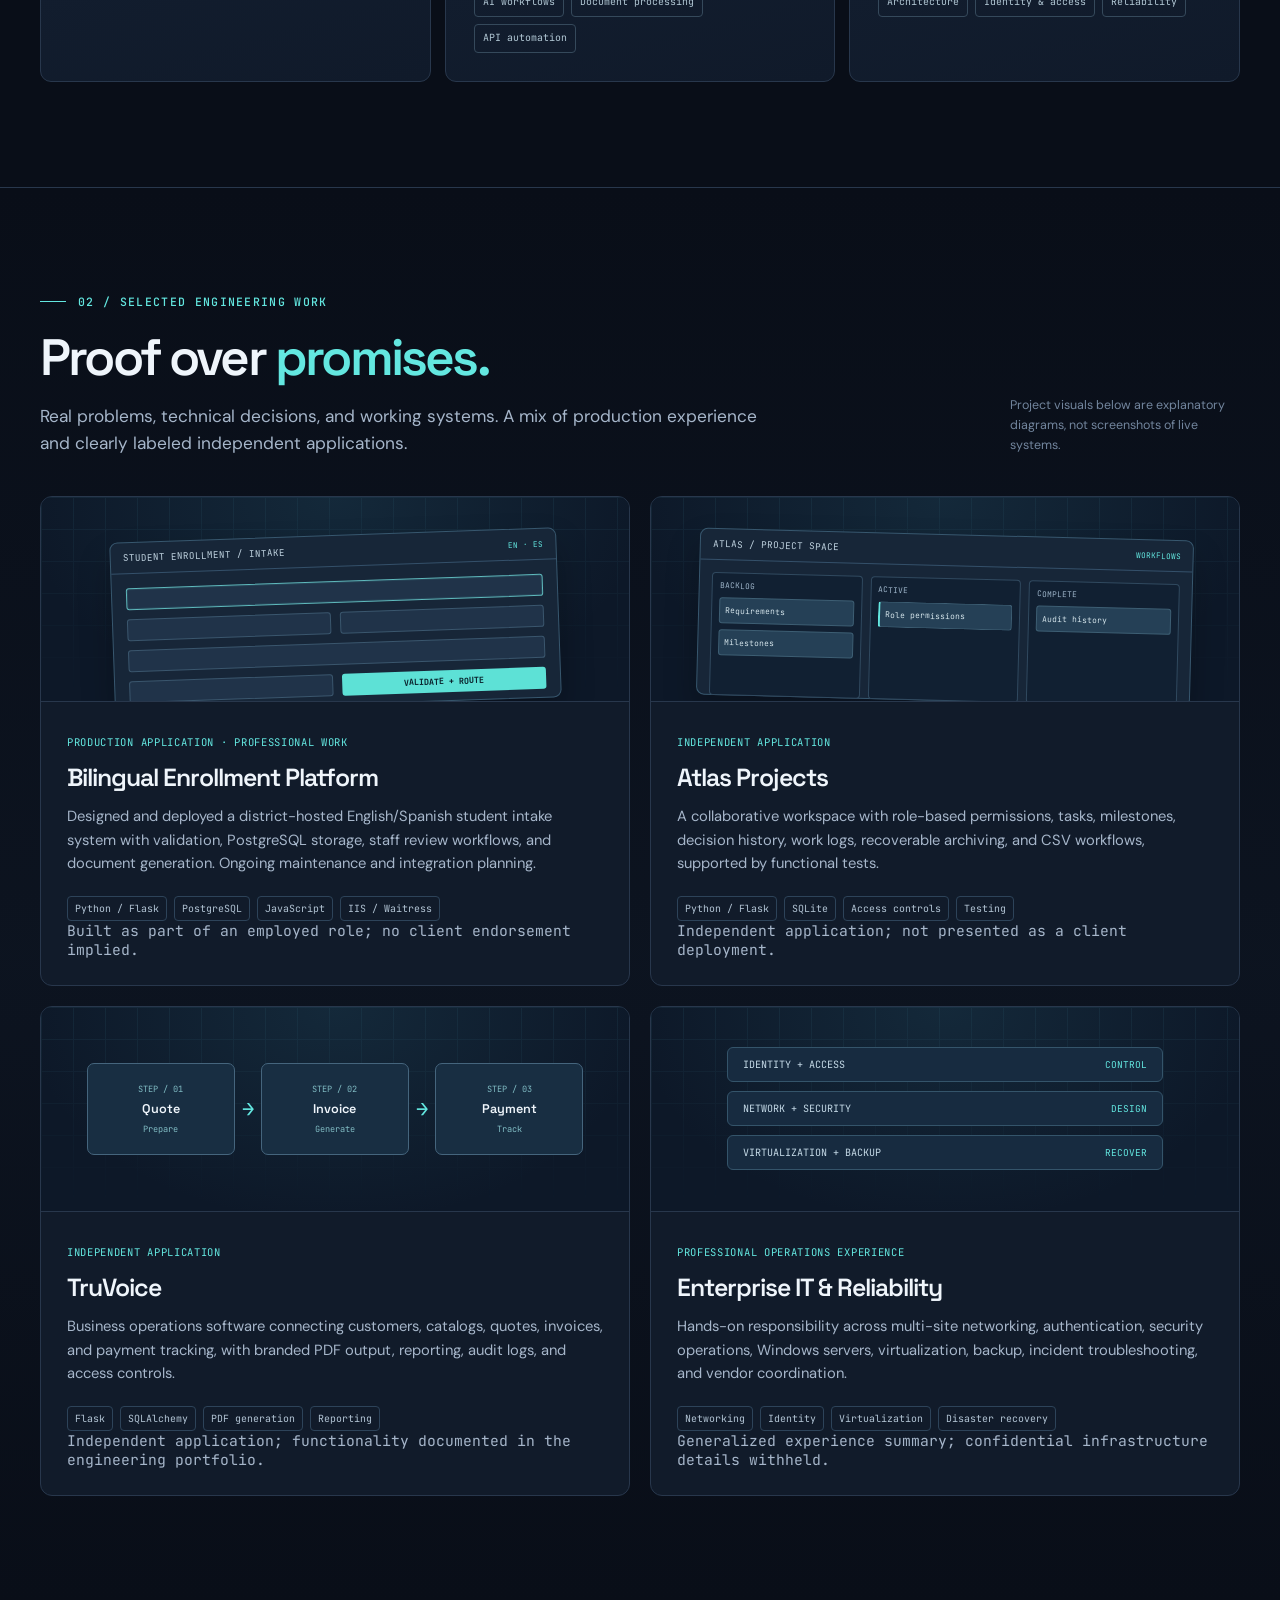
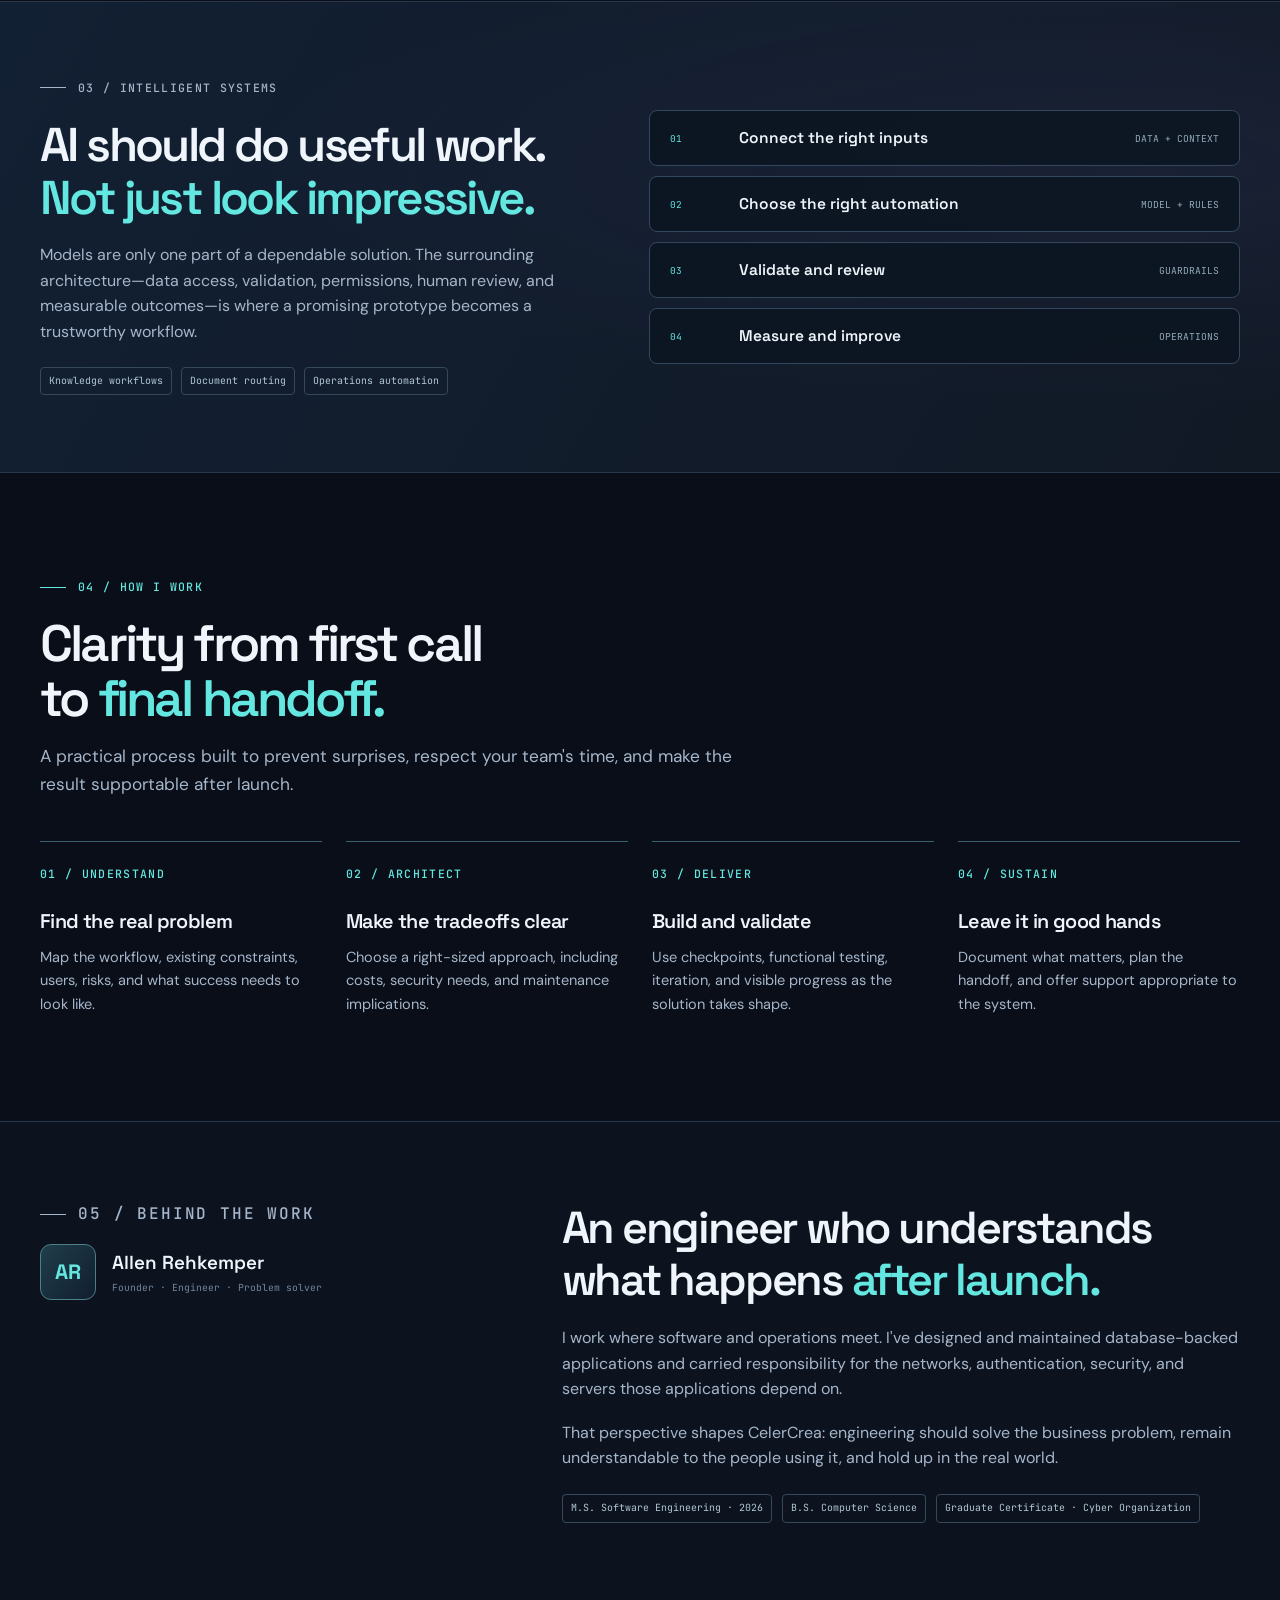
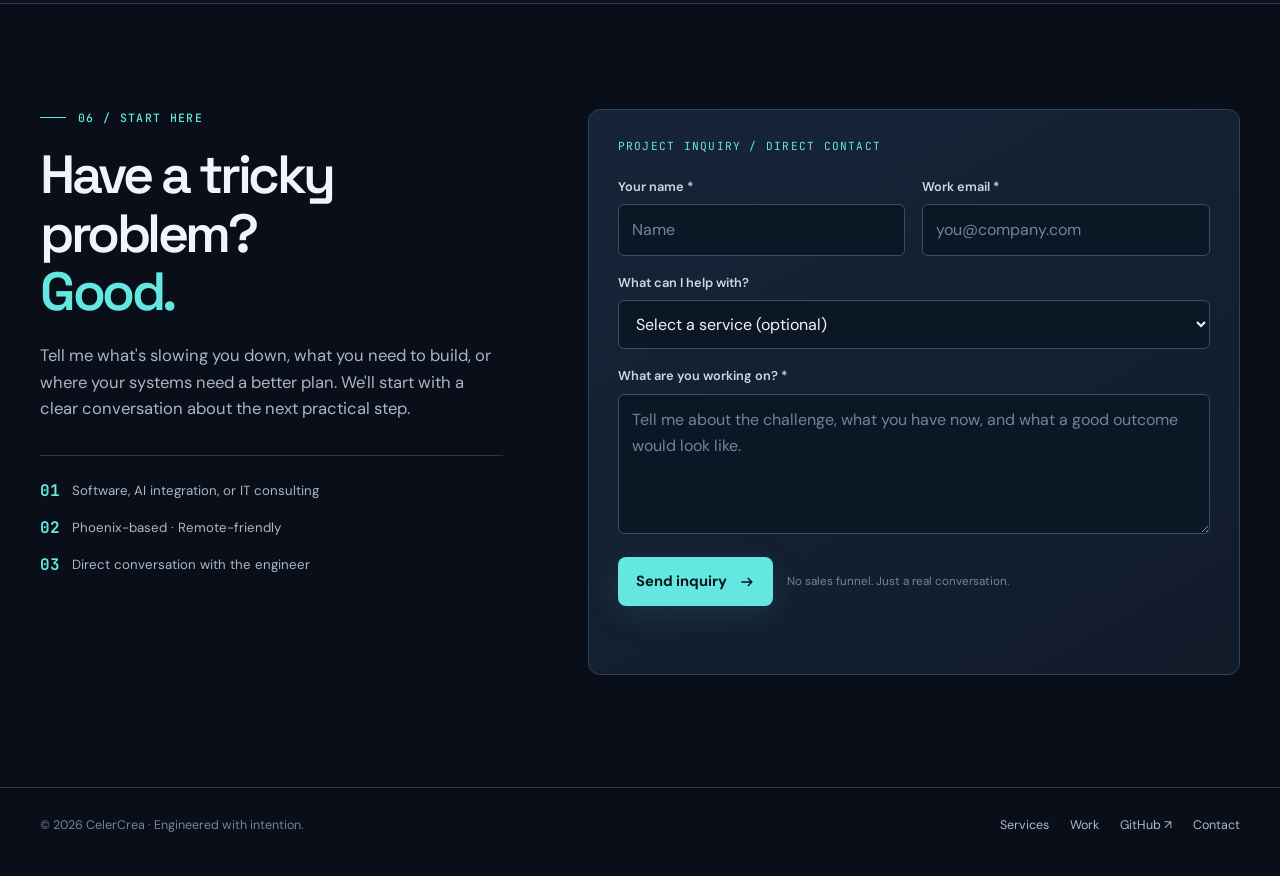
==== commit dda3d597: "Redesign CelerCrea as software, AI and IT engineering studio" ====
--- a/index.html
+++ b/index.html
@@ -1,1257 +1,641 @@
-﻿<!doctype html>
-<html lang="en">
-<head>
-  <meta charset="utf-8" />
-  <meta name="viewport" content="width=device-width, initial-scale=1" />
-  <title>CelerCrea — Create swiftly. Ship clean.</title>
-  <meta name="description" content="CelerCrea builds premium websites, apps, and automation for small businesses. Create swiftly. Ship clean." />
-
-  <!-- Favicon -->
-  <link rel="icon" href="/favicon.svg" type="image/svg+xml">
-  <link rel="icon" href="/favicon.svg" sizes="any">
-
-  <!-- Open Graph -->
-  <meta property="og:type" content="website" />
-  <meta property="og:url" content="https://celercrea.com" />
-  <meta property="og:title" content="CelerCrea — Create swiftly. Ship clean." />
-  <meta property="og:description" content="Premium websites, web apps, and automation for small businesses. Fast delivery. Secure defaults. Clean handoff." />
-  <meta property="og:image" content="https://celercrea.com/og-image.svg" />
-  <meta property="og:image:width" content="1200" />
-  <meta property="og:image:height" content="630" />
-
-  <!-- Twitter Card -->
-  <meta name="twitter:card" content="summary_large_image" />
-  <meta name="twitter:title" content="CelerCrea — Create swiftly. Ship clean." />
-  <meta name="twitter:description" content="Premium websites, web apps, and automation for small businesses. Fast delivery. Secure defaults. Clean handoff." />
-  <meta name="twitter:image" content="https://celercrea.com/og-image.svg" />
-
-  <!-- Fonts -->
-  <link rel="preconnect" href="https://fonts.googleapis.com">
-  <link rel="preconnect" href="https://fonts.gstatic.com" crossorigin>
-  <link href="https://fonts.googleapis.com/css2?family=Inter:wght@400;500;600&family=Space+Grotesk:wght@500;600;700&display=swap" rel="stylesheet">
-
-  <style>
-    :root{
-      --bg: #0B1020;
-      --panel: rgba(16, 27, 54, .55);
-      --panel-strong: rgba(16, 27, 54, .75);
-      --stroke: rgba(255,255,255,.10);
-      --stroke-strong: rgba(255,255,255,.16);
-      --text: #EAF2FF;
-      --muted: #A8B4D2;
-      --muted2: #7C8AA6;
-
-      --cyan: #35D3FF;
-      --ember: #FF5A3C;
-
-      --shadow: 0 18px 70px rgba(0,0,0,.55);
-      --shadow-soft: 0 12px 40px rgba(0,0,0,.45);
-
-      --radius: 18px;
-      --radius-lg: 26px;
-
-      --max: 1140px;
-    }
-
-    *{box-sizing:border-box}
-    html,body{height:100%}
-    body{
-      margin:0;
-      background: var(--bg);
-      color: var(--text);
-      font-family: Inter, system-ui, -apple-system, Segoe UI, Roboto, Arial, sans-serif;
-      line-height:1.5;
-      overflow-x:hidden;
-    }
-
-    /* ── Continuous background flow ─────────────────────────── */
-    /* One full-page layer with overlapping radial-gradients     */
-    /* that snake across the viewport — no per-section borders. */
-    .bgflow{
-      position:absolute;
-      top:0; left:0; right:0;
-      height:100%;
-      pointer-events:none;
-      z-index:-2;
-      background:
-        /* hero — top */
-        radial-gradient(1100px 700px at 18% 2%,  rgba(53,211,255,.20), transparent 55%),
-        radial-gradient(900px  600px at 85% 4%,  rgba(255,90,60,.15),  transparent 55%),
-        /* services zone — 15-30% */
-        radial-gradient(1000px 600px at 75% 16%, rgba(124,58,237,.09), transparent 50%),
-        radial-gradient(900px  550px at 20% 22%, rgba(53,211,255,.11), transparent 50%),
-        /* work zone — 30-45% */
-        radial-gradient(1000px 600px at 80% 34%, rgba(255,90,60,.10),  transparent 50%),
-        radial-gradient(800px  500px at 30% 40%, rgba(124,58,237,.08), transparent 50%),
-        /* process zone — 45-60% */
-        radial-gradient(900px  550px at 15% 52%, rgba(53,211,255,.09), transparent 50%),
-        radial-gradient(800px  500px at 70% 56%, rgba(124,58,237,.10), transparent 50%),
-        /* pricing zone — 60-75% */
-        radial-gradient(1000px 600px at 80% 68%, rgba(53,211,255,.10), transparent 50%),
-        radial-gradient(800px  500px at 25% 72%, rgba(255,90,60,.08),  transparent 50%),
-        /* contact / footer — 75-100% */
-        radial-gradient(900px  550px at 20% 84%, rgba(124,58,237,.09), transparent 50%),
-        radial-gradient(1000px 600px at 75% 90%, rgba(53,211,255,.10), transparent 50%),
-        radial-gradient(800px  500px at 50% 98%, rgba(255,90,60,.07),  transparent 50%);
-    }
-
-    /* Slow-drifting aurora — adds life on top of the static flow */
-    .aurora{
-      position:fixed; inset:-25%;
-      pointer-events:none;
-      filter: blur(60px);
-      opacity:.35;
-      z-index:-1;
-      background:
-        radial-gradient(closest-side at 28% 25%, rgba(53,211,255,.30), transparent 60%),
-        radial-gradient(closest-side at 72% 30%, rgba(255,90,60,.20), transparent 60%),
-        radial-gradient(closest-side at 50% 70%, rgba(124,58,237,.18), transparent 60%);
-      animation: drift 18s ease-in-out infinite alternate;
-      transform: translate3d(0,0,0);
-    }
-    @keyframes drift{
-      from{ transform: translate(-2%, -1%) scale(1.0) }
-      to{ transform: translate(2%, 1%) scale(1.05) }
-    }
-
-    /* Subtle noise grain for depth */
-    body::after{
-      content:"";
-      position:fixed; inset:0;
-      pointer-events:none;
-      z-index:9999;
-      opacity:.022;
-      background-image: url("data:image/svg+xml,%3Csvg viewBox='0 0 256 256' xmlns='http://www.w3.org/2000/svg'%3E%3Cfilter id='n'%3E%3CfeTurbulence type='fractalNoise' baseFrequency='.85' numOctaves='4' stitchTiles='stitch'/%3E%3C/filter%3E%3Crect width='100%25' height='100%25' filter='url(%23n)'/%3E%3C/svg%3E");
-      background-size: 180px;
-    }
-
-    a{color:inherit}
-    .wrap{max-width:var(--max); margin:0 auto; padding:0 22px}
-    .topbar{
-      position:sticky; top:0; z-index:50;
-      backdrop-filter: blur(10px);
-      background: linear-gradient(to bottom, rgba(11,16,32,.85), rgba(11,16,32,.55));
-      border-bottom:1px solid rgba(255,255,255,.08);
-    }
-    .nav{
-      display:flex; align-items:center; justify-content:space-between;
-      padding:16px 0;
-    }
-
-    .brand{
-      display:flex; gap:12px; align-items:center;
-      text-decoration:none;
-    }
-    .mark{
-      width:42px; height:42px; border-radius:14px;
-      background:
-        radial-gradient(14px 14px at 28% 28%, rgba(53,211,255,.9), rgba(53,211,255,.0) 65%),
-        radial-gradient(16px 16px at 68% 70%, rgba(255,90,60,.85), rgba(255,90,60,.0) 70%),
-        linear-gradient(180deg, rgba(255,255,255,.10), rgba(255,255,255,.03));
-      border:1px solid rgba(255,255,255,.12);
-      box-shadow: 0 10px 30px rgba(0,0,0,.35);
-      position:relative;
-      overflow:hidden;
-    }
-    .mark:after{
-      content:"";
-      position:absolute; inset:-60%;
-      background: radial-gradient(circle at 30% 30%, rgba(255,255,255,.24), transparent 55%);
-      transform: rotate(12deg);
-      opacity:.7;
-    }
-    .brand b{
-      font-family: "Space Grotesk", Inter, sans-serif;
-      letter-spacing:.2px;
-      font-size:18px;
-    }
-    .brand span{
-      display:block;
-      font-size:12px;
-      color:var(--muted2);
-      margin-top:2px;
-    }
-
-    .links{
-      display:flex; gap:18px; align-items:center;
-    }
-    .links a{
-      text-decoration:none;
-      color:var(--muted);
-      font-size:14px;
-      padding:10px 10px;
-      border-radius:12px;
-    }
-    .links a:hover{ color: var(--text); background: rgba(255,255,255,.05); }
-
-    .btn{
-      display:inline-flex; gap:10px; align-items:center; justify-content:center;
-      padding:12px 16px;
-      border-radius:14px;
-      text-decoration:none;
-      font-weight:600;
-      border:1px solid rgba(255,255,255,.14);
-      background: rgba(255,255,255,.06);
-      box-shadow: var(--shadow-soft);
-      transition: transform .18s ease, background .18s ease, border-color .18s ease;
-      cursor:pointer;
-    }
-    .btn:hover{ transform: translateY(-1px); border-color: rgba(255,255,255,.22); background: rgba(255,255,255,.09); }
-    .btn.primary{
-      border-color: rgba(53,211,255,.35);
-      background: linear-gradient(135deg, rgba(53,211,255,.18), rgba(255,90,60,.14));
-    }
-    .btn.primary:hover{ border-color: rgba(53,211,255,.55); }
-
-    .hero{
-      padding:64px 0 26px;
-      position:relative;
-    }
-    .hero-grid{
-      display:grid;
-      grid-template-columns: 1.15fr .85fr;
-      gap:26px;
-      align-items:stretch;
-    }
-
-    .kicker{
-      display:inline-flex; gap:10px; align-items:center;
-      padding:8px 12px;
-      border-radius:999px;
-      border:1px solid rgba(255,255,255,.12);
-      background: rgba(255,255,255,.04);
-      color: var(--muted);
-      font-size:13px;
-    }
-    .dot{
-      width:8px; height:8px; border-radius:999px;
-      background: var(--cyan);
-      box-shadow: 0 0 0 6px rgba(53,211,255,.12);
-    }
-
-    h1{
-      font-family: "Space Grotesk", Inter, sans-serif;
-      font-size: clamp(38px, 4.2vw, 56px);
-      line-height:1.05;
-      margin:16px 0 12px;
-      letter-spacing: -0.6px;
-    }
-    .sub{
-      color: var(--muted);
-      font-size: 16px;
-      max-width: 58ch;
-      margin:0 0 22px;
-    }
-    .cta-row{
-      display:flex; gap:12px; align-items:center; flex-wrap:wrap;
-      margin: 18px 0 18px;
-    }
-    .meta-row{
-      display:flex; gap:14px; flex-wrap:wrap;
-      margin-top:18px;
-      color: var(--muted2);
-      font-size:13px;
-    }
-    .meta-pill{
-      display:inline-flex; gap:10px; align-items:center;
-      padding:10px 12px;
-      border-radius:999px;
-      border:1px solid rgba(255,255,255,.10);
-      background: rgba(255,255,255,.03);
-    }
-    .meta-pill i{
-      width:10px; height:10px; border-radius:999px;
-      background: rgba(255,255,255,.18);
-    }
-    .meta-pill i.c{ background: rgba(53,211,255,.55); box-shadow: 0 0 0 6px rgba(53,211,255,.10); }
-    .meta-pill i.e{ background: rgba(255,90,60,.55); box-shadow: 0 0 0 6px rgba(255,90,60,.10); }
-
-    .panel{
-      border:1px solid var(--stroke);
-      background: var(--panel);
-      border-radius: var(--radius-lg);
-      box-shadow: var(--shadow);
-    }
-
-    /* Mock dashboard card */
-    .mock{
-      padding:18px;
-      overflow:hidden;
-      position:relative;
-      isolation:isolate;
-    }
-    .mock:before{
-      content:"";
-      position:absolute; inset:-40%;
-      background:
-        radial-gradient(circle at 25% 35%, rgba(53,211,255,.22), transparent 58%),
-        radial-gradient(circle at 70% 55%, rgba(255,90,60,.18), transparent 60%);
-      filter: blur(26px);
-      opacity:.9;
-      z-index:-1;
-      transform: translate3d(0,0,0);
-    }
-    .mock-top{
-      display:flex; align-items:center; justify-content:space-between;
-      margin-bottom:14px;
-    }
-    .mock-title{
-      display:flex; gap:10px; align-items:center;
-      font-weight:700;
-      font-family:"Space Grotesk", Inter, sans-serif;
-      letter-spacing:.2px;
-    }
-    .chips{ display:flex; gap:8px; }
-    .chip{
-      padding:7px 10px;
-      border-radius:999px;
-      border:1px solid rgba(255,255,255,.12);
-      background: rgba(255,255,255,.04);
-      color: var(--muted);
-      font-size:12px;
-      white-space:nowrap;
-    }
-
-    .mock-grid{
-      display:grid;
-      grid-template-columns: repeat(3, 1fr);
-      gap:12px;
-      margin-bottom:12px;
-    }
-    .stat{
-      padding:12px 12px;
-      border-radius:16px;
-      border:1px solid rgba(255,255,255,.10);
-      background: rgba(255,255,255,.03);
-    }
-    .stat b{ display:block; font-size:18px; letter-spacing:-.2px; }
-    .stat span{ display:block; font-size:12px; color: var(--muted2); margin-top:4px; }
-
-    .pipeline{
-      padding:14px;
-      border-radius:18px;
-      border:1px solid rgba(255,255,255,.10);
-      background: rgba(255,255,255,.03);
-      overflow:hidden;
-    }
-    .pipe-row{ display:flex; justify-content:space-between; align-items:center; margin-bottom:10px; }
-    .pipe-row small{ color: var(--muted2); }
-    .bar{
-      height:10px;
-      border-radius:999px;
-      background: rgba(255,255,255,.08);
-      position:relative;
-      overflow:hidden;
-    }
-    .bar > span{
-      position:absolute; inset:0;
-      width: 0%;
-      border-radius:999px;
-      background: linear-gradient(90deg, rgba(53,211,255,.85), rgba(255,90,60,.85));
-      box-shadow: 0 0 24px rgba(53,211,255,.25);
-      transition: width 1.1s cubic-bezier(.2,.8,.2,1);
-    }
-    .ticks{
-      display:flex; justify-content:space-between;
-      margin-top:10px;
-      color: rgba(234,242,255,.72);
-      font-size:12px;
-    }
-    .ticks span{ opacity:.85; }
-    .ticks span.active{ color: var(--text); }
-
-    /* Sections */
-    section{
-      padding: 72px 0;
-      position: relative;
-      isolation: isolate;
-    }
-
-    .section-head{
-      display:flex; align-items:flex-end; justify-content:space-between;
-      gap:16px; flex-wrap:wrap;
-      margin-bottom:24px;
-    }
-    h2{
-      font-family:"Space Grotesk", Inter, sans-serif;
-      letter-spacing:-.3px;
-      margin:0;
-      font-size: clamp(26px, 3vw, 32px);
-    }
-    .lead{ color: var(--muted); max-width: 70ch; margin: 8px 0 0; }
-    .grid-3{
-      display:grid;
-      grid-template-columns: repeat(3, 1fr);
-      gap:14px;
-    }
-    .grid-2{
-      display:grid;
-      grid-template-columns: repeat(2, 1fr);
-      gap:14px;
-    }
-    .card{
-      padding:22px;
-      border-radius: var(--radius);
-      border:1px solid var(--stroke);
-      background: rgba(255,255,255,.03);
-      transition: transform .25s ease, border-color .25s ease, background .25s ease, box-shadow .25s ease;
-    }
-    .card:hover{
-      transform: translateY(-3px);
-      border-color: rgba(255,255,255,.18);
-      background: rgba(255,255,255,.05);
-      box-shadow: 0 12px 40px rgba(0,0,0,.25), 0 0 0 1px rgba(255,255,255,.06);
-    }
-    .card h3{
-      margin: 0 0 8px;
-      font-size: 16px;
-      font-family:"Space Grotesk", Inter, sans-serif;
-      letter-spacing:.1px;
-    }
-    .card p{
-      margin:0;
-      color: var(--muted);
-      font-size: 14px;
-      line-height: 1.6;
-    }
-
-    /* Card icon accent */
-    .card-icon{
-      width:40px; height:40px;
-      display:flex; align-items:center; justify-content:center;
-      border-radius:12px;
-      border:1px solid rgba(255,255,255,.10);
-      background: rgba(255,255,255,.04);
-      font-size:20px;
-      margin-bottom:12px;
-    }
-    .tagrow{
-      display:flex; gap:8px; flex-wrap:wrap;
-      margin-top:12px;
-    }
-    .tag{
-      font-size:12px;
-      padding:7px 10px;
-      border-radius:999px;
-      border:1px solid rgba(255,255,255,.12);
-      background: rgba(255,255,255,.04);
-      color: rgba(234,242,255,.82);
-    }
-
-    .work-card{
-      display:flex; flex-direction:column; gap:12px;
-    }
-    .thumb{
-      border-radius:18px;
-      border:1px solid rgba(255,255,255,.10);
-      background: rgba(255,255,255,.03);
-      height: 180px;
-      position:relative;
-      overflow:hidden;
-      display:flex;
-      align-items:center;
-      justify-content:center;
-      padding:16px;
-    }
-    .thumb-mockup{
-      display:flex;
-      flex-direction:column;
-      gap:8px;
-      width:100%;
-      height:100%;
-      border-radius:10px;
-      border:1px solid rgba(255,255,255,.08);
-      background: linear-gradient(170deg, rgba(53,211,255,.06), rgba(255,90,60,.04));
-      padding:10px;
-      overflow:hidden;
-    }
-    .thumb-bar{
-      display:flex; gap:5px; align-items:center; padding-bottom:6px;
-      border-bottom:1px solid rgba(255,255,255,.06);
-    }
-    .thumb-dot{
-      width:6px; height:6px; border-radius:50%;
-    }
-    .thumb-dot:nth-child(1){ background:rgba(255,90,60,.6); }
-    .thumb-dot:nth-child(2){ background:rgba(255,200,60,.5); }
-    .thumb-dot:nth-child(3){ background:rgba(80,200,120,.5); }
-    .thumb-bar span{
-      margin-left:auto;
-      font-size:9px;
-      color:var(--muted2);
-      letter-spacing:.5px;
-      text-transform:uppercase;
-    }
-    .thumb-lines{
-      flex:1;
-      display:flex;
-      flex-direction:column;
-      gap:5px;
-      padding-top:4px;
-    }
-    .thumb-line{
-      height:5px;
-      border-radius:3px;
-      background: rgba(255,255,255,.06);
-    }
-    .thumb-line.accent{
-      background: linear-gradient(90deg, rgba(53,211,255,.25), rgba(255,90,60,.15));
-    }
-    .thumb-line.short{ width:55%; }
-    .thumb-line.med{ width:75%; }
-    .thumb-block{
-      display:grid;
-      grid-template-columns: 1fr 1fr;
-      gap:5px;
-      margin-top:auto;
-    }
-    .thumb-block > div{
-      height:22px;
-      border-radius:5px;
-      border:1px solid rgba(255,255,255,.06);
-      background: rgba(255,255,255,.02);
-    }
-    .thumb img{
-      width:100%;
-      height:100%;
-      object-fit:cover;
-      border-radius:14px;
-    }
-    .work-card .row{
-      display:flex; justify-content:space-between; align-items:flex-start; gap:10px;
-    }
-    .work-card .row b{ font-family:"Space Grotesk", Inter, sans-serif; letter-spacing:.1px; }
-    .mini{ color: var(--muted2); font-size: 12px; margin-top: 2px; }
-    .link{
-      color: var(--text);
-      text-decoration:none;
-      border-bottom: 1px dashed rgba(234,242,255,.35);
-      padding-bottom:2px;
-    }
-    .link:hover{ border-bottom-color: rgba(53,211,255,.65); }
-
-    .steps{
-      display:grid;
-      grid-template-columns: repeat(4, 1fr);
-      gap:14px;
-      position:relative;
-    }
-    .step{
-      padding:20px;
-      border-radius: 18px;
-      border:1px solid rgba(255,255,255,.10);
-      background: rgba(255,255,255,.03);
-      transition: transform .25s ease, border-color .25s ease, background .25s ease;
-    }
-    .step:hover{
-      transform: translateY(-2px);
-      border-color: rgba(255,255,255,.16);
-      background: rgba(255,255,255,.05);
-    }
-    .step .n{
-      width:32px; height:32px; border-radius:10px;
-      display:inline-flex; align-items:center; justify-content:center;
-      border:1px solid rgba(53,211,255,.25);
-      background: linear-gradient(135deg, rgba(53,211,255,.12), rgba(255,90,60,.08));
-      font-weight:700;
-      margin-bottom:12px;
-      font-size:13px;
-      color: var(--cyan);
-    }
-    .step p{ margin:0; color:var(--muted); font-size:14px; line-height:1.6; }
-
-    .pricing{
-      display:grid;
-      grid-template-columns: repeat(3, 1fr);
-      gap:16px;
-      align-items: start;
-    }
-    .price{
-      padding:24px;
-      border-radius: 20px;
-      border:1px solid rgba(255,255,255,.10);
-      background: rgba(255,255,255,.03);
-      position:relative;
-      overflow:hidden;
-      transition: transform .25s ease, border-color .25s ease, box-shadow .25s ease;
-    }
-    .price:hover{
-      transform: translateY(-3px);
-      border-color: rgba(255,255,255,.16);
-      box-shadow: 0 16px 50px rgba(0,0,0,.3);
-    }
-    .price.featured{
-      border-color: rgba(53,211,255,.28);
-      background: linear-gradient(180deg, rgba(53,211,255,.08), rgba(255,255,255,.02) 60%);
-      box-shadow: 0 0 60px rgba(53,211,255,.06);
-    }
-    .price.featured:hover{
-      border-color: rgba(53,211,255,.45);
-      box-shadow: 0 16px 50px rgba(0,0,0,.3), 0 0 60px rgba(53,211,255,.10);
-    }
-    .price h3{ margin:0 0 6px; font-family:"Space Grotesk", Inter, sans-serif; font-size:18px; }
-    .price .amt{ font-size:30px; font-weight:800; letter-spacing:-.3px; margin:12px 0 6px; }
-    .price ul{ margin:16px 0 0; padding:0 0 0 18px; color: var(--muted); }
-    .price li{ margin:8px 0; font-size:14px; line-height:1.5; }
-    .badge{
-      position:absolute; top:16px; right:16px;
-      font-size:11px; padding:7px 12px; border-radius:999px;
-      border:1px solid rgba(53,211,255,.30);
-      background: rgba(53,211,255,.10);
-      color: rgba(234,242,255,.92);
-      font-weight:600;
-    }
-
-    details{
-      border:1px solid rgba(255,255,255,.10);
-      background: rgba(255,255,255,.03);
-      border-radius: 18px;
-      padding: 16px 18px;
-      transition: border-color .2s ease, background .2s ease;
-    }
-    details:hover{
-      border-color: rgba(255,255,255,.16);
-      background: rgba(255,255,255,.04);
-    }
-    details[open]{
-      border-color: rgba(53,211,255,.18);
-      background: rgba(53,211,255,.03);
-    }
-    details summary{
-      cursor:pointer;
-      font-weight:700;
-      font-family:"Space Grotesk", Inter, sans-serif;
-      list-style:none;
-      display:flex;
-      justify-content:space-between;
-      align-items:center;
-      gap:12px;
-    }
-    details summary::after{
-      content:"＋";
-      font-size:16px;
-      color: var(--muted2);
-      transition: transform .25s ease;
-      flex-shrink:0;
-    }
-    details[open] summary::after{
-      content:"−";
-      color: var(--cyan);
-    }
-    details summary::-webkit-details-marker{ display:none; }
-    details p{ margin:12px 0 0; color: var(--muted); font-size:14px; line-height:1.7; }
-
-    .contact{
-      display:grid;
-      grid-template-columns: 1fr 1fr;
-      gap:14px;
-      align-items:stretch;
-    }
-    .form{
-      padding:24px;
-      border-radius: 20px;
-      border:1px solid rgba(255,255,255,.10);
-      background: rgba(255,255,255,.03);
-      position:relative;
-    }
-    .form::before{
-      content:"";
-      position:absolute;
-      inset: -60%;
-      pointer-events:none;
-      z-index:-1;
-      background: radial-gradient(ellipse at 40% 50%, rgba(53,211,255,.06), transparent 55%);
-      filter: blur(40px);
-      transform: translate3d(0,0,0);
-    }
-    label{ display:block; font-size:12px; color: var(--muted2); margin: 14px 0 6px; font-weight:500; letter-spacing:.3px; text-transform:uppercase; }
-    label:first-of-type{ margin-top:0; }
-    input, textarea{
-      width:100%;
-      padding:13px 14px;
-      border-radius: 14px;
-      border:1px solid rgba(255,255,255,.12);
-      background: rgba(11,16,32,.55);
-      color: var(--text);
-      outline:none;
-      font: inherit;
-      transition: border-color .2s ease, box-shadow .2s ease;
-    }
-    textarea{ min-height: 120px; resize: vertical; }
-    input:focus, textarea:focus{
-      border-color: rgba(53,211,255,.45);
-      box-shadow: 0 0 0 4px rgba(53,211,255,.12);
-    }
-    input::placeholder, textarea::placeholder{
-      color: var(--muted2);
-      opacity:.6;
-    }
-
-    footer{
-      padding: 32px 0 48px;
-      color: var(--muted2);
-      font-size:13px;
-      border-top: 1px solid rgba(255,255,255,.06);
-      margin-top: 32px;
-      background: linear-gradient(to top, rgba(0,0,0,.15), transparent);
-    }
-    .foot{
-      display:flex; justify-content:space-between; gap:14px; flex-wrap:wrap;
-      align-items:center;
-    }
-    .foot a.link{
-      transition: color .2s ease, border-color .2s ease;
-    }
-    .foot a.link:hover{ color: var(--text); }
-
-    /* Reveal animation */
-    .reveal{ opacity:0; transform: translateY(16px); transition: opacity .8s cubic-bezier(.2,.8,.2,1), transform .8s cubic-bezier(.2,.8,.2,1); }
-    .reveal.on{ opacity:1; transform: translateY(0); }
-    /* Stagger children in grids */
-    .grid-3 .reveal:nth-child(2){ transition-delay: .08s; }
-    .grid-3 .reveal:nth-child(3){ transition-delay: .16s; }
-    .steps  .reveal:nth-child(2){ transition-delay: .06s; }
-    .steps  .reveal:nth-child(3){ transition-delay: .12s; }
-    .steps  .reveal:nth-child(4){ transition-delay: .18s; }
-    .pricing .reveal:nth-child(2){ transition-delay: .08s; }
-    .pricing .reveal:nth-child(3){ transition-delay: .16s; }
-
-    /* Responsive */
-    @media (max-width: 980px){
-      .hero-grid{ grid-template-columns: 1fr; }
-      .mock-grid{ grid-template-columns: repeat(3, 1fr); }
-      .grid-3{ grid-template-columns: 1fr; }
-      .grid-2{ grid-template-columns: 1fr; }
-      .steps{ grid-template-columns: 1fr; }
-      .pricing{ grid-template-columns: 1fr; }
-      .contact{ grid-template-columns: 1fr; }
-      .links{ display:none; }
-    }
-
-    /* Reduced motion */
-    @media (prefers-reduced-motion: reduce){
-      .aurora{ animation:none; }
-      .card, .btn{ transition:none; }
-      .reveal{ transition:none; }
-    }
-  </style>
-</head>
-
-<body>
-  <div class="aurora" aria-hidden="true"></div>
-
-  <header class="topbar">
-    <div class="wrap">
-      <nav class="nav" aria-label="Primary">
-        <a class="brand" href="#top">
-          <div class="mark" aria-hidden="true"></div>
-          <div>
-            <b>CelerCrea</b>
-            <span>Create swiftly. Ship clean.</span>
-          </div>
-        </a>
-
-        <div class="links" role="navigation">
-          <a href="#services">Services</a>
-          <a href="#work">Work</a>
-          <a href="#process">Process</a>
-          <a href="#pricing">Packages</a>
-          <a href="#contact">Contact</a>
-        </div>
-
-        <a class="btn primary" href="#contact" aria-label="Start a project">
-          Start a project →
-        </a>
-      </nav>
-    </div>
-  </header>
-
-  <main id="top" style="position:relative;">
-    <div class="bgflow" aria-hidden="true"></div>
-    <!-- HERO -->
-    <section class="hero">
-      <div class="wrap">
-        <div class="hero-grid">
-          <div class="reveal">
-            <div class="kicker"><span class="dot"></span> Web • Apps • Automation (small-business friendly)</div>
-
-            <h1>Premium builds, done fast.<br/>No chaos. No fluff.</h1>
-            <p class="sub">
-              CelerCrea designs and develops modern websites, web apps, and automation that look premium,
-              load fast, and convert. You get clean execution and a process that doesn’t waste your time.
-            </p>
-
-            <div class="cta-row">
-              <a class="btn primary" href="#work">See work →</a>
-              <a class="btn" href="#contact">Get a quote</a>
-              <a class="btn" href="#services" style="background:rgba(255,255,255,.04);">What I build</a>
-            </div>
-
-            <div class="meta-row" aria-label="Highlights">
-              <div class="meta-pill"><i class="c"></i> Fast turnaround</div>
-              <div class="meta-pill"><i class="e"></i> SEO + performance</div>
-              <div class="meta-pill"><i></i> Secure-by-default</div>
-              <div class="meta-pill"><i></i> Mobile-first</div>
-            </div>
-          </div>
-
-          <!-- MOCK PANEL -->
-          <div class="panel mock reveal" aria-label="Preview dashboard">
-            <div class="mock-top">
-              <div class="mock-title">
-                <span style="width:10px;height:10px;border-radius:999px;background:rgba(53,211,255,.7);box-shadow:0 0 0 6px rgba(53,211,255,.10)"></span>
-                Project Console
-              </div>
-              <div class="chips">
-                <div class="chip">Performance</div>
-                <div class="chip">SEO</div>
-                <div class="chip">Security</div>
-              </div>
-            </div>
-
-            <div class="mock-grid">
-              <div class="stat">
-                <b>95+</b>
-                <span>Lighthouse target</span>
-              </div>
-              <div class="stat">
-                <b>&lt; 1.0s</b>
-                <span>Perceived load</span>
-              </div>
-              <div class="stat">
-                <b>Clean</b>
-                <span>Modern UI system</span>
-              </div>
-            </div>
-
-            <div class="pipeline" aria-label="Build pipeline">
-              <div class="pipe-row">
-                <b style="font-family:'Space Grotesk',Inter,sans-serif;">Build → Test → Deploy</b>
-                <small>live preview</small>
-              </div>
-              <div class="bar" aria-hidden="true"><span id="progressBar"></span></div>
-              <div class="ticks" aria-hidden="true">
-                <span class="active">Design</span>
-                <span class="active">Build</span>
-                <span>QA</span>
-                <span>Launch</span>
-              </div>
-              <div style="margin-top:12px; color:var(--muted); font-size:13px;">
-                Deliverables are tracked, predictable, and versioned — so you always know what’s next.
-              </div>
-            </div>
-          </div>
-        </div>
-      </div>
-    </section>
-
-    <!-- CREDIBILITY STRIP -->
-    <section style="padding-top:10px; padding-bottom:40px;">
-      <div class="wrap reveal">
-        <div class="panel" style="padding:14px 16px; border-radius:18px;">
-          <div style="display:flex; flex-wrap:wrap; gap:10px; color:rgba(234,242,255,.85); font-size:13px;">
-            <span class="tag">Mobile-first</span>
-            <span class="tag">Fast loading</span>
-            <span class="tag">SEO-ready</span>
-            <span class="tag">Accessible UI</span>
-            <span class="tag">Secure builds</span>
-            <span class="tag">Clean handoff</span>
-          </div>
-        </div>
-      </div>
-    </section>
-
-    <!-- SERVICES -->
-    <section id="services">
-      <div class="wrap">
-        <div class="section-head reveal">
-          <div>
-            <h2>What I build</h2>
-            <p class="lead">High-quality builds for small businesses that want premium results without enterprise nonsense.</p>
-          </div>
-        </div>
-
-        <div class="grid-3">
-          <div class="card reveal">
-            <div class="card-icon">🌐</div>
-            <h3>Websites that convert</h3>
-            <p>Premium, modern marketing sites with speed, SEO fundamentals, and clean CTA flow.</p>
-            <div class="tagrow">
-              <span class="tag">Design system</span><span class="tag">Performance</span><span class="tag">SEO</span>
-            </div>
-          </div>
-
-          <div class="card reveal">
-            <div class="card-icon">⚒️</div>
-            <h3>Web apps & dashboards</h3>
-            <p>Portals, internal tools, booking systems, admin panels — built to scale and stay maintainable.</p>
-            <div class="tagrow">
-              <span class="tag">Auth-ready</span><span class="tag">CRUD</span><span class="tag">APIs</span>
-            </div>
-          </div>
-
-          <div class="card reveal">
-            <div class="card-icon">⚡</div>
-            <h3>Automation & integrations</h3>
-            <p>Forms → emails → CRM → reporting. Reduce busywork and make your business run smoother.</p>
-            <div class="tagrow">
-              <span class="tag">Workflows</span><span class="tag">Zap/Make</span><span class="tag">Custom scripts</span>
-            </div>
-          </div>
-        </div>
-      </div>
-    </section>
-
-    <!-- WORK -->
-    <section id="work">
-      <div class="wrap">
-        <div class="section-head reveal">
-          <div>
-            <h2>Featured work</h2>
-            <p class="lead">Take a look.</p>
-          </div>
-          <a class="btn" href="#contact">Want something like this? →</a>
-        </div>
-
-        <div class="grid-3">
-          <div class="card work-card reveal">
-            <div class="thumb">
-              <img src="work-1.jpg" alt="Hometown Drywall & Stucco website" loading="lazy">
-            </div>
-            <div class="row">
-              <div>
-                <b>Hometown Drywall &amp; Stucco</b>
-                <div class="mini">Client site · Local service business</div>
-              </div>
-              <a class="link" href="#contact">View project</a>
-            </div>
-            <p>Modern, trust-forward site for a Wichita Falls drywall contractor — built for lead capture and clean UX.</p>
-            <ul style="margin:8px 0 0; padding:0 0 0 16px; color:var(--muted); font-size:13px;">
-              <li>Service pages with strong CTA flow</li>
-              <li>Before/after project showcase</li>
-              <li>Mobile-optimized estimate request</li>
-            </ul>
-          </div>
-
-          <div class="card work-card reveal">
-            <div class="thumb">
-              <img src="work-2.jpg" alt="Small business app concepts — booking, analytics, coaching" loading="lazy">
-            </div>
-            <div class="row">
-              <div>
-                <b>Small business app concepts</b>
-                <div class="mini">Demo builds · Booking, e-commerce, coaching</div>
-              </div>
-              <a class="link" href="#contact">View demos</a>
-            </div>
-            <p>Interactive demo concepts: café reservations, e-commerce dashboards, and fitness coaching workflows.</p>
-            <ul style="margin:8px 0 0; padding:0 0 0 16px; color:var(--muted); font-size:13px;">
-              <li>Calendar-based booking + confirmations</li>
-              <li>Sales analytics + inventory management</li>
-              <li>Client progress tracking + messaging</li>
-            </ul>
-          </div>
-
-          <div class="card work-card reveal">
-            <div class="thumb">
-              <img src="work-3.jpg" alt="Premium business platform with project console" loading="lazy">
-            </div>
-            <div class="row">
-              <div>
-                <b>Premium business platform</b>
-                <div class="mini">Concept build · Full site + dashboard</div>
-              </div>
-              <a class="link" href="#contact">View project</a>
-            </div>
-            <p>End-to-end business site with project console, analytics, and conversion-optimized layout.</p>
-            <ul style="margin:8px 0 0; padding:0 0 0 16px; color:var(--muted); font-size:13px;">
-              <li>Custom project management console</li>
-              <li>Performance + analytics dashboard</li>
-              <li>Conversion-focused service pages</li>
-            </ul>
-          </div>
-        </div>
-      </div>
-    </section>
-
-    <!-- PROCESS -->
-    <section id="process">
-      <div class="wrap">
-        <div class="section-head reveal">
-          <div>
-            <h2>How we ship clean</h2>
-            <p class="lead">Fast doesn’t mean sloppy. You get a simple process with clear milestones.</p>
-          </div>
-        </div>
-
-        <div class="steps">
-          <div class="step reveal">
-            <div class="n">1</div>
-            <h3 style="margin:0 0 6px; font-family:'Space Grotesk',Inter,sans-serif;">Discover</h3>
-            <p>Goals, audience, offer, and what “success” means for your business.</p>
-          </div>
-          <div class="step reveal">
-            <div class="n">2</div>
-            <h3 style="margin:0 0 6px; font-family:'Space Grotesk',Inter,sans-serif;">Design</h3>
-            <p>Layout + style system. You approve direction before heavy build starts.</p>
-          </div>
-          <div class="step reveal">
-            <div class="n">3</div>
-            <h3 style="margin:0 0 6px; font-family:'Space Grotesk',Inter,sans-serif;">Build</h3>
-            <p>Modern frontend, clean structure, and performance-first decisions.</p>
-          </div>
-          <div class="step reveal">
-            <div class="n">4</div>
-            <h3 style="margin:0 0 6px; font-family:'Space Grotesk',Inter,sans-serif;">Launch</h3>
-            <p>QA + handoff. Optional hosting/maintenance so it stays fast and secure.</p>
-          </div>
-        </div>
-      </div>
-    </section>
-
-    <!-- PRICING -->
-    <section id="pricing">
-      <div class="wrap">
-        <div class="section-head reveal">
-          <div>
-            <h2>Packages</h2>
-            <p class="lead">Simple starting points. Final quotes depend on scope, content, and integrations.</p>
-          </div>
-        </div>
-
-        <div class="pricing">
-          <div class="price reveal">
-            <h3>Fast Launch Site</h3>
-            <div class="amt">From $1,200</div>
-            <div class="mini">Template-based · Fixed scope · 7–10 day launch</div>
-            <ul>
-              <li>Premium design + mobile-first</li>
-              <li>Contact / lead capture form</li>
-              <li>Basic SEO + performance pass</li>
-              <li>1 revision round included</li>
-            </ul>
-            <div style="margin-top:16px;">
-              <a class="btn" href="#contact">Get quote</a>
-            </div>
-          </div>
-
-          <div class="price featured reveal">
-            <div class="badge">Most popular</div>
-            <h3>Growth Site</h3>
-            <div class="amt">From $2,500</div>
-            <div class="mini">Multi-page · Conversion-focused · Analytics ready</div>
-            <ul>
-              <li>Multiple pages + service sections</li>
-              <li>Copy guidance + CTA / UX flow</li>
-              <li>Analytics + conversion tracking setup</li>
-              <li>2 revision rounds included</li>
-            </ul>
-            <div style="margin-top:16px;">
-              <a class="btn primary" href="#contact">Get quote →</a>
-            </div>
-          </div>
-
-          <div class="price reveal">
-            <h3>App / Automation</h3>
-            <div class="amt">From $4,500</div>
-            <div class="mini">Portals, workflows, custom tools · Scoped per project</div>
-            <ul>
-              <li>Auth-ready architecture</li>
-              <li>Integrations + workflow automation</li>
-              <li>Admin dashboards + CRUD</li>
-              <li>Maintenance plan available</li>
-            </ul>
-            <div style="margin-top:16px;">
-              <a class="btn" href="#contact">Discuss scope</a>
-            </div>
-          </div>
-        </div>
-
-        <div class="reveal" style="margin-top:20px; text-align:center;">
-          <p style="color:var(--muted); font-size:14px; margin:0;">
-            <strong style="color:var(--text);">Ongoing care:</strong> from $79/mo for hosting, updates, and monitoring. Scales with complexity.
-          </p>
-        </div>
-
-        <div class="reveal" style="margin-top:14px; text-align:center;">
-          <p style="color:var(--muted); font-size:14px; margin:0;">
-            🎖️ <strong style="color:var(--text);">Community pricing:</strong> Discounts available for military, teachers &amp; educators, and low-income households. <a class="link" href="#contact">Just ask.</a>
-          </p>
-        </div>
-      </div>
-    </section>
-
-    <!-- FAQ + CONTACT -->
-    <section id="contact">
-      <div class="wrap">
-        <div class="section-head reveal">
-          <div>
-            <h2>Let’s build something clean</h2>
-            <p class="lead">Tell me what you’re trying to launch. I’ll reply with next steps + a quote range.</p>
-          </div>
-        </div>
-
-        <div class="contact">
-          <div class="form reveal">
-            <form id="contactForm">
-              <label for="name">Name</label>
-              <input id="name" name="name" autocomplete="name" placeholder="Your name" required>
-
-              <label for="email">Email</label>
-              <input id="email" name="email" type="email" autocomplete="email" placeholder="you@company.com" required>
-
-              <!-- Honeypot — hidden from humans, bots fill it -->
-              <div aria-hidden="true" style="position:absolute;left:-9999px;">
-                <label for="company">Company</label>
-                <input id="company" name="company" tabindex="-1" autocomplete="off">
-              </div>
-
-              <label for="type">What do you need?</label>
-              <input id="type" name="type" placeholder="Website / App / Automation">
-
-              <label for="msg">Project details</label>
-              <textarea id="msg" name="msg" placeholder="What are you building? Timeline? Any links?"></textarea>
-
-              <div style="display:flex; gap:10px; align-items:center; margin-top:14px; flex-wrap:wrap;">
-                <button id="contactBtn" class="btn primary" type="submit">Send inquiry →</button>
-                <span class="mini">Typical response: within 24 hours</span>
-              </div>
-
-              <div id="formStatus" role="status" aria-live="polite" style="margin-top:12px; font-size:14px;"></div>
-            </form>
-          </div>
-
-          <div style="display:flex; flex-direction:column; gap:14px;">
-            <details class="reveal">
-              <summary>Do you only work locally?</summary>
-              <p>Nope — remote-first. We can run the whole project via email, calls, and shared previews.</p>
-            </details>
-            <details class="reveal">
-              <summary>Can you host and maintain the site?</summary>
-              <p>Yes. I can host, monitor, update, and keep performance/security tight so you don’t think about it.</p>
-            </details>
-            <details class="reveal">
-              <summary>What do you need from me to start?</summary>
-              <p>Basic goals, services/products, any branding you already have, and examples of sites you like.</p>
-            </details>
-
-            <div class="panel reveal" style="padding:22px; border-radius:20px;">
-              <h3 style="margin:0 0 10px; font-family:'Space Grotesk',Inter,sans-serif;">About me</h3>
-              <p style="margin:0 0 12px; color:var(--muted); font-size:14px; line-height:1.7;">
-                I'm Allen — IT Manager and Acting IT Director for a multi-site school district in Phoenix.
-                I build websites and apps the same way I run infrastructure: secure defaults, reliable
-                performance, disciplined delivery, and clean handoff.
-              </p>
-              <ul style="margin:0; padding:0 0 0 16px; color:var(--muted); font-size:13px; line-height:1.8;">
-                <li>Sole IT authority for 1,000+ users and 3,600+ devices</li>
-                <li>Implemented Duo MFA, Tanium EDR, and multi-tier backup/DR</li>
-                <li>Built enrollment system saving ~20 staff hours per cycle</li>
-                <li>Prior: airline pilot — structured decisions, crisis discipline</li>
-              </ul>
-              <div class="tagrow" style="margin-top:14px;">
-                <span class="tag">Infrastructure</span><span class="tag">Security</span><span class="tag">Automation</span><span class="tag">Clean builds</span>
-              </div>
-            </div>
-          </div>
-        </div>
-      </div>
-    </section>
-
-    <footer>
-      <div class="wrap">
-        <div class="foot">
-          <div>© <span id="year"></span> <b style="color:rgba(234,242,255,.9)">CelerCrea</b>. Create swiftly. Ship clean.</div>
-          <div style="display:flex; gap:12px; flex-wrap:wrap;">
-            <a class="link" href="#services">Services</a>
-            <a class="link" href="#work">Work</a>
-            <a class="link" href="#contact">Contact</a>
-          </div>
-        </div>
-      </div>
-    </footer>
-  </main>
-
-  <script>
-    // Progress bar animation
-    const bar = document.getElementById("progressBar");
-    requestAnimationFrame(() => { bar.style.width = "64%"; });
-
-    // Year
-    document.getElementById("year").textContent = new Date().getFullYear();
-
-    // Reveal on scroll
-    const els = Array.from(document.querySelectorAll(".reveal"));
-    const io = new IntersectionObserver((entries)=>{
-      entries.forEach(e=>{
-        if(e.isIntersecting){ e.target.classList.add("on"); io.unobserve(e.target); }
-      });
-    }, { threshold: 0.12 });
-    els.forEach(el=>io.observe(el));
-
-    // ── Contact form handler ──────────────────────────────────
-    (function () {
-      const form   = document.getElementById("contactForm");
-      const btn    = document.getElementById("contactBtn");
-      const status = document.getElementById("formStatus");
-
-      function setStatus(msg, color) {
-        status.textContent = msg;
-        status.style.color = color || "var(--muted)";
-      }
-
-      form.addEventListener("submit", async function (e) {
-        e.preventDefault();
-
-        // Collect values
-        const name    = form.querySelector("#name").value.trim();
-        const email   = form.querySelector("#email").value.trim();
-        const type    = form.querySelector("#type").value.trim();
-        const message = form.querySelector("#msg").value.trim();
-        const company = form.querySelector("#company").value; // honeypot
-
-        // Client-side guard
-        if (!name || !email || !message) {
-          setStatus("Please fill in name, email, and project details.", "var(--ember)");
-          return;
-        }
-
-        // Disable button + show sending state
-        btn.disabled = true;
-        btn.textContent = "Sending…";
-        setStatus("Sending your message…", "var(--cyan)");
-
-        try {
-          const res = await fetch("/api/contact", {
-            method: "POST",
-            headers: { "Content-Type": "application/json" },
-            body: JSON.stringify({ name, email, type, message, company }),
-          });
-
-          // Guard against non-JSON responses (e.g. 404 HTML page)
-          const contentType = res.headers.get("content-type") || "";
-          if (!contentType.includes("application/json")) {
-            throw new Error(
-              "Server returned " + res.status + " (" + contentType.split(";")[0] + ") — the function may not be deployed yet."
-            );
-          }
-
-          const data = await res.json();
-
-          if (data.ok) {
-            setStatus("✓ Message sent! I'll reply within 24 hours.", "#4ade80");
-            form.reset();
-          } else {
-            setStatus("✗ " + (data.detail || data.error || "Something went wrong."), "var(--ember)");
-          }
-        } catch (err) {
-          console.error("Contact form error:", err);
-          setStatus("✗ " + (err.message || "Network error — please try again."), "var(--ember)");
-        } finally {
-          btn.disabled = false;
-          btn.textContent = "Send inquiry →";
-        }
-      });
-    })();
-  </script>
-</body>
-</html>
+<!doctype html>
+<html lang="en">
+<head>
+  <meta charset="utf-8">
+  <meta name="viewport" content="width=device-width, initial-scale=1">
+  <meta name="theme-color" content="#090e18">
+  <meta name="description" content="CelerCrea is a founder-led engineering consultancy for custom software, AI integration, and IT infrastructure. Built and led by Allen Rehkemper in Phoenix, Arizona.">
+  <meta property="og:type" content="website">
+  <meta property="og:url" content="https://celercrea.com/">
+  <meta property="og:title" content="CelerCrea | Software, AI & IT Engineering">
+  <meta property="og:description" content="Complex technology. Clear solutions. Custom software, intelligent workflows, and resilient IT infrastructure.">
+  <meta property="og:image" content="https://celercrea.com/og-image.svg">
+  <meta name="twitter:card" content="summary_large_image">
+  <title>CelerCrea — Software, AI &amp; IT Engineering</title>
+  <link rel="icon" type="image/svg+xml" href="/favicon.svg">
+  <link rel="preconnect" href="https://fonts.googleapis.com">
+  <link rel="preconnect" href="https://fonts.gstatic.com" crossorigin>
+  <link href="https://fonts.googleapis.com/css2?family=DM+Sans:wght@400;500;600;700&family=Space+Grotesk:wght@400;500;600;700&family=JetBrains+Mono:wght@400;500;600&display=swap" rel="stylesheet">
+  <script>document.documentElement.classList.add("js");</script>
+  <style>
+    :root{
+      color-scheme:dark;
+      --bg:#090e18;--bg2:#0d1522;--panel:#121e2f;--panel2:#162439;
+      --text:#eff5fb;--muted:#a6b6ca;--dim:#72859d;
+      --line:#28374c;--line-bright:#35526b;--cyan:#63e7e0;
+      --cyan-deep:#22adbf;--violet:#9b92ed;--gold:#d6b68c;
+      --serif:"Space Grotesk",sans-serif;--sans:"DM Sans",sans-serif;--mono:"JetBrains Mono",monospace;
+      --wide:1200px;
+    }
+    *,*::before,*::after{box-sizing:border-box}
+    html{scroll-behavior:smooth;scroll-padding-top:95px}
+    body{margin:0;background:var(--bg);color:var(--text);font-family:var(--sans);line-height:1.6;overflow-x:hidden}
+    body::before{content:"";position:absolute;inset:0 0 auto;height:1150px;z-index:-2;pointer-events:none;background:
+      radial-gradient(ellipse 740px 650px at 83% 12%,rgba(36,140,168,.16),transparent 72%),
+      radial-gradient(ellipse 670px 420px at 11% 30%,rgba(96,63,160,.12),transparent 74%),
+      linear-gradient(180deg,#0c1320 0%,#090e18 86%)}
+    body::after{content:"";position:absolute;inset:0 0 auto;height:820px;z-index:-1;opacity:.22;pointer-events:none;
+      background-image:linear-gradient(to right,rgba(99,231,224,.075) 1px,transparent 1px),linear-gradient(to bottom,rgba(99,231,224,.075) 1px,transparent 1px);
+      background-size:62px 62px;mask-image:linear-gradient(#000,transparent 87%)}
+    a{color:inherit}button,input,select,textarea{font:inherit}
+    button{cursor:pointer}
+    :focus-visible{outline:2px solid var(--cyan);outline-offset:4px}
+    ::selection{background:var(--cyan);color:#07131b}
+    .skip{position:fixed;top:-60px;left:14px;z-index:300;padding:10px 14px;background:var(--cyan);color:#08141a;border-radius:6px}
+    .skip:focus{top:12px}
+    .wrap{width:min(var(--wide),calc(100% - 64px));margin-inline:auto}
+    .mono{font:500 .72rem/1.5 var(--mono);letter-spacing:.115em;text-transform:uppercase}
+    .eyebrow{display:flex;align-items:center;gap:12px;color:var(--cyan);margin:0 0 20px}
+    .eyebrow::before{content:"";height:1px;width:26px;background:currentColor}
+    .section{padding:105px 0}
+    .section-head{max-width:720px;margin-bottom:42px}
+    .section-head h2{font:600 clamp(2rem,4vw,3.45rem)/1.08 var(--serif);letter-spacing:-.055em;margin:0 0 17px}
+    .section-head p:last-child{color:var(--muted);font-size:1.08rem;margin:0}
+    .accent{color:var(--cyan)}
+    .soft{color:var(--muted)}
+    .rule{border-top:1px solid var(--line)}
+    .btn{display:inline-flex;align-items:center;justify-content:center;gap:12px;text-decoration:none;border-radius:8px;padding:13px 18px;font-weight:700;font-size:.92rem;transition:transform .2s,background .2s,border-color .2s}
+    .btn:hover{transform:translateY(-2px)}
+    .btn-primary{background:var(--cyan);color:#07161d;border:1px solid var(--cyan);box-shadow:0 8px 32px rgba(99,231,224,.12)}
+    .btn-primary:hover{background:#8cf5ed}
+    .btn-outline{border:1px solid #465a71;background:rgba(15,25,40,.72);color:var(--text)}
+    .btn-outline:hover{border-color:var(--cyan);background:rgba(99,231,224,.07)}
+    .btn svg,.text-link svg{width:16px;height:16px}
+    .text-link{display:inline-flex;align-items:center;gap:8px;color:var(--cyan);font-size:.89rem;font-weight:700;text-decoration:none}
+    .text-link:hover{text-decoration:underline}
+    header{position:sticky;top:0;z-index:100;background:rgba(9,14,24,.83);border-bottom:1px solid rgba(102,127,157,.22);backdrop-filter:blur(18px)}
+    .nav-bar{display:flex;align-items:center;justify-content:space-between;min-height:76px;gap:24px}
+    .brand{display:inline-flex;align-items:center;gap:11px;text-decoration:none;flex-shrink:0}
+    .brand-mark{width:37px;height:37px;flex:none}
+    .brand-copy strong{display:block;font:700 1.16rem/.98 var(--serif);letter-spacing:-.045em}
+    .brand-copy small{display:block;margin-top:5px;color:var(--dim);font:.57rem var(--mono);letter-spacing:.12em;text-transform:uppercase}
+    .nav-links{display:flex;align-items:center;gap:29px}
+    .nav-links>a:not(.nav-cta){font-size:.87rem;font-weight:600;color:var(--muted);text-decoration:none;transition:color .2s}
+    .nav-links>a:hover{color:var(--cyan)}
+    .nav-cta{border:1px solid rgba(99,231,224,.36);background:rgba(99,231,224,.07);padding:9px 14px;border-radius:6px;font-size:.82rem;font-weight:700;color:var(--cyan);text-decoration:none}
+    .nav-cta:hover{background:rgba(99,231,224,.15)}
+    .menu-toggle{display:none;background:transparent;border:1px solid var(--line-bright);color:var(--text);padding:8px 10px;border-radius:6px}
+    .menu-toggle svg{display:block;width:22px;height:22px}
+    .hero{padding:105px 0 60px}
+    .hero-grid{display:grid;grid-template-columns:1.03fr .97fr;gap:44px;align-items:center}
+    .hero h1{font:600 clamp(3.7rem,6.8vw,6.5rem)/.97 var(--serif);letter-spacing:-.085em;max-width:770px;margin:0 0 28px}
+    .hero h1 span{color:var(--cyan)}
+    .hero-lede{font-size:1.14rem;color:var(--muted);max-width:590px;margin:0 0 30px;line-height:1.72}
+    .hero-actions{display:flex;gap:12px;flex-wrap:wrap}
+    .hero-credit{margin-top:37px;padding-top:22px;border-top:1px solid var(--line);display:flex;align-items:center;gap:13px;color:var(--dim);font-size:.78rem;line-height:1.5}
+    .credit-dot{width:9px;height:9px;border-radius:50%;background:var(--cyan);box-shadow:0 0 0 6px rgba(99,231,224,.08);flex:none}
+    .hero-visual{position:relative;min-height:520px}
+    .diagram{position:absolute;inset:8px 0 0;margin:0;border:1px solid #2e4259;border-radius:17px;overflow:hidden;background:linear-gradient(153deg,rgba(25,43,63,.89),rgba(9,16,29,.93));box-shadow:0 34px 92px rgba(0,0,0,.28)}
+    .diagram::before{content:"";position:absolute;inset:0;background-image:radial-gradient(circle,rgba(122,173,207,.26) 1px,transparent 1px);background-size:20px 20px;opacity:.27;mask-image:linear-gradient(140deg,#000,transparent 70%)}
+    .diagram::after{content:"";position:absolute;width:360px;height:360px;border-radius:50%;top:20%;left:10%;background:radial-gradient(circle,rgba(99,231,224,.13),transparent 67%);filter:blur(8px);pointer-events:none}
+    .diagram-top{position:relative;z-index:2;display:flex;align-items:center;justify-content:space-between;border-bottom:1px solid var(--line);padding:17px 20px}
+    .window-dots{display:flex;gap:6px}
+    .window-dots i{width:7px;height:7px;border-radius:50%;border:1px solid #71829a}
+    .diagram-top .mono{color:#9fb9c9;font-size:.6rem}
+    .diagram-surface{position:relative;height:405px}
+    .paths{position:absolute;width:100%;height:100%;inset:0;z-index:1;overflow:visible}
+    .paths path{fill:none;stroke:#426881;stroke-width:1.2;stroke-dasharray:5 7}
+    .paths .glow{stroke:var(--cyan);stroke-width:2;stroke-dasharray:10 15;animation:signal 12s linear infinite}
+    @keyframes signal{to{stroke-dashoffset:-250}}
+    .system-card{position:absolute;z-index:3;background:rgba(17,31,48,.97);border:1px solid #37506b;border-radius:9px;padding:14px 16px;box-shadow:0 15px 42px rgba(0,0,0,.22);min-width:152px}
+    .system-card strong{display:block;font:600 .93rem var(--serif);margin:5px 0}
+    .system-card small{font-size:.66rem;color:#8ca9bc}
+    .system-card .mono{font-size:.57rem;color:var(--cyan)}
+    .system-card.app{top:42px;left:6%}
+    .system-card.ai{top:42px;right:5%}
+    .system-card.infra{bottom:37px;left:6%}
+    .system-card.core{bottom:27px;right:5%;background:linear-gradient(140deg,#193745,#15283c);border-color:#4ba6aa}
+    .system-card.core .mono{color:#b0eee8}
+    .system-center{position:absolute;z-index:3;left:50%;top:51%;transform:translate(-50%,-50%);display:grid;place-items:center;width:138px;height:138px;border:1px solid #4a8191;border-radius:50%;background:radial-gradient(circle,rgba(28,69,83,.95),rgba(13,27,42,.98));box-shadow:0 0 0 12px rgba(99,231,224,.025),0 0 58px rgba(99,231,224,.1)}
+    .system-center span{font:700 1rem/1.1 var(--serif);letter-spacing:-.05em;text-align:center}
+    .system-center small{font:500 .5rem var(--mono);color:#a3dcd7;letter-spacing:.13em;margin-top:6px}
+    .diagram-caption{padding:13px 20px;border-top:1px solid var(--line);position:relative;color:#7992a7;font:.61rem/1.4 var(--mono);letter-spacing:.01em}
+    .cred-strip{padding:29px 0;border-top:1px solid var(--line);border-bottom:1px solid var(--line)}
+    .cred-list{display:grid;grid-template-columns:repeat(4,1fr);gap:16px}
+    .cred-item{display:flex;align-items:center;gap:11px;color:#b7c7d6;font-size:.81rem;font-weight:600}
+    .cred-item::before{content:"+";font:600 1.1rem var(--mono);color:var(--cyan)}
+    .services-grid{display:grid;grid-template-columns:repeat(3,1fr);gap:14px}
+    .service{position:relative;min-height:395px;background:linear-gradient(165deg,#152235,#101a2a);border:1px solid var(--line);padding:28px;border-radius:11px;overflow:hidden;transition:border-color .2s,transform .25s}
+    .service:hover{border-color:#4b6f81;transform:translateY(-4px)}
+    .service::after{content:"";position:absolute;top:-100px;right:-95px;width:240px;height:240px;border-radius:50%;background:radial-gradient(circle,rgba(99,231,224,.085),transparent 72%);pointer-events:none}
+    .service-number{color:#7892ab}
+    .service-icon{height:65px;display:flex;align-items:center;color:var(--cyan)}
+    .service-icon svg{width:38px;height:38px;stroke-width:1.3}
+    .service h3{font:600 1.55rem/1.2 var(--serif);letter-spacing:-.04em;margin:8px 0 15px}
+    .service p{font-size:.93rem;color:var(--muted);margin:0}
+    .service-tags{display:flex;flex-wrap:wrap;gap:7px;margin-top:26px}
+    .tag{font:.62rem/1.5 var(--mono);color:#b1c7d4;border:1px solid #35495b;padding:6px 8px;border-radius:4px}
+    .work-section{background:linear-gradient(180deg,transparent,rgba(17,27,42,.43) 55%,transparent)}
+    .section-split{display:flex;align-items:end;justify-content:space-between;gap:24px}
+    .section-split .section-head{margin-bottom:38px}
+    .side-note{max-width:230px;font-size:.78rem;color:var(--dim);margin-bottom:40px}
+    .work-grid{display:grid;grid-template-columns:repeat(2,1fr);gap:20px}
+    .work-card{background:#111b2a;border:1px solid var(--line);border-radius:12px;overflow:hidden}
+    .case-visual{height:205px;position:relative;display:flex;align-items:center;justify-content:center;overflow:hidden;background:radial-gradient(ellipse at 50% 0%,rgba(47,108,130,.2),transparent 75%),#0d1828;border-bottom:1px solid var(--line)}
+    .case-visual::before{content:"";position:absolute;inset:0;opacity:.24;background-image:linear-gradient(90deg,#2a5264 1px,transparent 1px),linear-gradient(#2a5264 1px,transparent 1px);background-size:32px 32px;mask-image:linear-gradient(#000,transparent)}
+    .ui-panel{position:relative;z-index:1;box-shadow:0 18px 32px rgba(0,0,0,.25);border:1px solid #37576e;background:#172638;border-radius:8px}
+    .ui-top{border-bottom:1px solid #34506a;display:flex;align-items:center;justify-content:space-between;padding:9px 12px;color:#bfd2df;font:.58rem var(--mono)}
+    .ui-top small{color:var(--cyan)}
+    .enrollment-ui{width:76%;height:170px;transform:translateY(21px) rotate(-2deg)}
+    .ui-fields{display:grid;grid-template-columns:1fr 1fr;gap:9px;padding:14px}
+    .ui-field{height:22px;border:1px solid #3a566d;border-radius:3px;background:#203349}
+    .ui-field.wide{grid-column:span 2}
+    .ui-field.active{border-color:#5eb8bb;box-shadow:inset 0 0 0 1px rgba(99,231,224,.1)}
+    .tiny-btn{height:22px;background:#5de1d6;color:#09202a;border-radius:3px;text-align:center;font:700 .53rem/22px var(--mono)}
+    .atlas-ui{width:84%;height:167px;transform:translateY(19px) rotate(1.5deg)}
+    .kanban{display:grid;grid-template-columns:repeat(3,1fr);gap:8px;padding:12px}
+    .kanban-col{min-height:123px;border:1px solid #30495f;border-radius:4px;padding:7px;background:#112032}
+    .kanban-label{font:.49rem var(--mono);color:#9db4c9;margin-bottom:7px}
+    .kanban-task{background:#254056;color:#d2e2e9;border:1px solid #3d5e73;padding:7px 5px;margin-bottom:6px;border-radius:3px;font:.5rem var(--mono)}
+    .kanban-task.alt{border-left:2px solid var(--cyan)}
+    .flow-demo{position:relative;z-index:1;display:flex;align-items:center;gap:7px;width:90%;justify-content:center}
+    .flow-box{width:28%;min-height:92px;display:grid;align-content:center;text-align:center;gap:6px;background:#182e42;border:1px solid #45657d;border-radius:7px;padding:8px 4px}
+    .flow-box b{font:600 .79rem var(--serif)}
+    .flow-box small{font:.54rem var(--mono);color:#81bdc5}
+    .flow-arrow{color:var(--cyan);font:700 1.3rem var(--mono)}
+    .infra-visual{display:flex;flex-direction:column;gap:9px;width:74%;position:relative;z-index:1}
+    .infra-line{display:flex;align-items:center;justify-content:space-between;padding:10px 15px;border:1px solid #34546a;background:#172b40;border-radius:6px}
+    .infra-line span{font:.63rem var(--mono);color:#c5dae7}
+    .infra-line em{font:.59rem var(--mono);color:var(--cyan);font-style:normal}
+    .work-body{padding:26px}
+    .work-meta{font:.66rem var(--mono);letter-spacing:.065em;color:var(--cyan);text-transform:uppercase}
+    .work-body h3{font:600 1.55rem/1.16 var(--serif);letter-spacing:-.04em;margin:11px 0 12px}
+    .work-body p{color:var(--muted);margin:0;font-size:.92rem}
+    .work-body ul{display:flex;flex-wrap:wrap;gap:7px;list-style:none;padding:0;margin:20px 0 0}
+    .work-body li{font:.62rem var(--mono);color:#b3c5d5;padding:5px 7px;border:1px solid #2d4359;border-radius:4px}
+    .work-caption{color:#70869b;font:.61rem var(--mono);margin-top:16px}
+    .ai-band{padding:77px 0;background:radial-gradient(ellipse at 90% 35%,rgba(70,67,121,.16),transparent 55%),linear-gradient(120deg,#122033,#111925);border-block:1px solid var(--line)}
+    .ai-layout{display:grid;grid-template-columns:.95fr 1.05fr;gap:75px;align-items:center}
+    .ai-layout h2{font:600 clamp(2.1rem,3.7vw,3.45rem)/1.12 var(--serif);letter-spacing:-.055em;margin:0 0 18px}
+    .ai-layout p{color:var(--muted);margin:0 0 22px}
+    .ai-examples{display:flex;gap:9px;flex-wrap:wrap}
+    .ai-flow{display:grid;gap:10px}
+    .flow-step{display:grid;grid-template-columns:55px 1fr auto;align-items:center;gap:14px;padding:17px 20px;border:1px solid #34475f;border-radius:8px;background:rgba(10,20,32,.8)}
+    .flow-step strong{font:600 .97rem var(--serif)}
+    .flow-step span{font:.59rem var(--mono);color:var(--cyan)}
+    .flow-step small{font:.6rem var(--mono);color:#92a9b8}
+    .process-grid{display:grid;grid-template-columns:repeat(4,1fr);gap:24px}
+    .process-item{padding-top:18px;border-top:1px solid #3a6172}
+    .process-item .mono{color:var(--cyan)}
+    .process-item h3{font:600 1.24rem var(--serif);letter-spacing:-.03em;margin:23px 0 12px}
+    .process-item p{font-size:.91rem;color:var(--muted);margin:0}
+    .about{padding:80px 0;border-top:1px solid var(--line);border-bottom:1px solid var(--line);background:rgba(20,31,47,.33)}
+    .about-grid{display:grid;grid-template-columns:.78fr 1.22fr;gap:88px}
+    .about-label{display:flex;align-items:center;gap:16px}
+    .about-crest{width:56px;height:56px;display:grid;place-items:center;color:var(--cyan);border:1px solid #4b7f89;border-radius:11px;background:linear-gradient(130deg,#203e4a,#111e30);font:700 1.3rem var(--serif)}
+    .about-label strong{font:600 1.18rem var(--serif)}
+    .about-label small{display:block;font:.61rem var(--mono);color:var(--dim);margin-top:4px}
+    .about h2{font:600 clamp(1.9rem,3.5vw,3.15rem)/1.15 var(--serif);letter-spacing:-.05em;margin:0 0 20px}
+    .about p{font-size:1rem;color:var(--muted);margin:0 0 18px}
+    .about-tags{display:flex;gap:10px;flex-wrap:wrap;margin-top:23px}
+    .contact-section{padding:105px 0 112px}
+    .contact-grid{display:grid;grid-template-columns:.83fr 1.17fr;gap:85px}
+    .contact-grid h2{font:600 clamp(2.35rem,4.2vw,3.9rem)/1.09 var(--serif);letter-spacing:-.065em;margin:0 0 20px}
+    .contact-grid .lede{color:var(--muted);font-size:1.04rem}
+    .contact-notes{padding-top:24px;margin-top:33px;border-top:1px solid var(--line);display:grid;gap:16px}
+    .contact-notes span{display:flex;gap:12px;align-items:center;font-size:.83rem;color:#a7b8c7}
+    .contact-notes b{font:700 1rem var(--mono);color:var(--cyan)}
+    .contact-form{border:1px solid #304459;border-radius:12px;background:linear-gradient(150deg,#172438,#111b2a);padding:29px}
+    .form-head{font:.7rem var(--mono);color:var(--cyan);letter-spacing:.11em;margin:0 0 24px}
+    .form-grid{display:grid;grid-template-columns:1fr 1fr;gap:17px}
+    .field{display:flex;flex-direction:column;gap:7px}
+    .field.full{grid-column:span 2}
+    .field label{font-size:.8rem;font-weight:600;color:#cbd9e6}
+    .field input,.field select,.field textarea{width:100%;border-radius:6px;background:#0c1726;border:1px solid #375066;color:var(--text);padding:12px 13px;outline:none;transition:border-color .2s,box-shadow .2s}
+    .field input::placeholder,.field textarea::placeholder{color:#6f849a}
+    .field input:focus,.field select:focus,.field textarea:focus{border-color:var(--cyan);box-shadow:0 0 0 3px rgba(99,231,224,.10)}
+    .field textarea{min-height:140px;resize:vertical}
+    .form-bottom{display:flex;align-items:center;gap:14px;flex-wrap:wrap;margin-top:23px}
+    .form-bottom .btn{border:0}
+    .form-bottom small{color:var(--dim);font-size:.73rem}
+    .form-status{min-height:24px;margin:15px 0 0;color:var(--muted);font-size:.83rem}
+    .form-status[data-kind="error"]{color:#f3aaac}
+    .form-status[data-kind="success"]{color:var(--cyan)}
+    .form-honeypot{position:absolute;width:1px;height:1px;overflow:hidden;clip-path:inset(50%);white-space:nowrap}
+    footer{border-top:1px solid var(--line);padding:28px 0 40px}
+    .footer-inner{display:flex;align-items:center;justify-content:space-between;gap:22px}
+    .footer-inner p{margin:0;font-size:.78rem;color:var(--dim)}
+    .footer-links{display:flex;gap:21px;flex-wrap:wrap}
+    .footer-links a{font-size:.78rem;color:#a6bcce;text-decoration:none}
+    .footer-links a:hover{color:var(--cyan)}
+    @media(max-width:1100px){
+      .hero-grid{gap:25px}.hero h1{font-size:clamp(3.4rem,6.5vw,5rem)}
+      .ai-layout{gap:32px}.about-grid,.contact-grid{gap:42px}
+    }
+    @media(max-width:900px){
+      .hero-grid{grid-template-columns:1fr}.hero{padding:76px 0 55px}
+      .hero-visual{min-height:440px;max-width:630px;width:100%;margin:auto}
+      .diagram-surface{height:325px}
+      .diagram{inset:0 0 0}
+      .cred-list{grid-template-columns:repeat(2,1fr);row-gap:18px}
+      .services-grid{grid-template-columns:1fr 1fr}
+      .service:last-child{grid-column:span 2;min-height:auto}
+      .ai-layout,.about-grid,.contact-grid{grid-template-columns:1fr;gap:35px}
+      .process-grid{grid-template-columns:repeat(2,1fr)}
+    }
+    @media(max-width:700px){
+      .wrap{width:min(var(--wide),calc(100% - 36px))}
+      .nav-bar{min-height:69px}
+      .menu-toggle{display:inline-flex}
+      .nav-links{gap:16px}
+      html:not(.js) .menu-toggle{display:none}
+      html:not(.js) .nav-links{position:absolute;top:69px;left:0;right:0;padding:24px;background:#0d1827;flex-direction:column;align-items:stretch}
+      html.js .nav-links{display:none;position:absolute;left:0;right:0;top:69px;padding:24px 18px 26px;background:#0d1827;border-bottom:1px solid var(--line);box-shadow:0 25px 45px rgba(0,0,0,.25);flex-direction:column;align-items:stretch}
+      html.js .nav-links[data-open="true"]{display:flex}
+      .nav-links>a:not(.nav-cta){font-size:1rem;padding:5px 3px}
+      .nav-cta{text-align:center}
+      .hero h1{font-size:clamp(3.2rem,12vw,5rem)}
+      .hero-visual{min-height:415px}
+      .diagram-surface{height:300px}
+      .system-card{min-width:110px;padding:10px}
+      .system-card strong{font-size:.73rem}
+      .system-card small{font-size:.52rem}
+      .system-card.app{left:3%}.system-card.ai{right:3%}.system-card.infra{left:3%}.system-card.core{right:3%}
+      .system-center{width:100px;height:100px}
+      .system-center span{font-size:.82rem}
+      .section{padding:77px 0}
+      .services-grid,.work-grid{grid-template-columns:1fr}
+      .service,.service:last-child{grid-column:auto;min-height:325px}
+      .section-split{display:block}.side-note{max-width:none;margin:-20px 0 30px}
+      .form-grid{grid-template-columns:1fr}.field.full{grid-column:auto}
+    }
+    @media(max-width:420px){
+      .hero h1{font-size:3rem}
+      .hero-lede{font-size:1rem}
+      .btn{width:100%}
+      .hero-actions{flex-direction:column}
+      .cred-list{grid-template-columns:1fr}
+      .hero-visual{min-height:360px}
+      .diagram-surface{height:260px}
+      .system-card{min-width:97px;padding:8px}
+      .system-card small{display:none}
+      .system-card strong{font-size:.68rem}
+      .system-center{width:87px;height:87px}
+      .system-center span{font-size:.7rem}
+      .diagram-top{padding:11px}
+      .diagram-caption{font-size:.48rem;padding:10px}
+      .flow-step{grid-template-columns:30px 1fr;gap:6px}.flow-step small{display:none}
+      .contact-form{padding:19px}
+      .footer-inner{align-items:start;flex-direction:column}
+    }
+    @media(prefers-reduced-motion:reduce){
+      html{scroll-behavior:auto}
+      *,*::before,*::after{animation-duration:.01ms!important;transition-duration:.01ms!important}
+    }
+  </style>
+  <script type="application/ld+json">
+    {"@context":"https://schema.org","@type":"ProfessionalService","name":"CelerCrea","url":"https://celercrea.com/","description":"Founder-led custom software engineering, AI integration, and IT consulting.","areaServed":"United States","founder":{"@type":"Person","name":"Allen Rehkemper"}}
+  </script>
+</head>
+<body>
+  <a class="skip" href="#main">Skip to content</a>
+  <header>
+    <div class="wrap nav-bar">
+      <a class="brand" href="#top" aria-label="CelerCrea home">
+        <svg class="brand-mark" viewBox="0 0 42 42" fill="none" aria-hidden="true">
+          <path d="M21 2 40 21 21 40 2 21 21 2Z" stroke="#63E7E0" stroke-width="1.3"/>
+          <path d="m21 9 12 12-12 12L9 21 21 9Z" stroke="#426B7B" stroke-width="1.2"/>
+          <path d="M21 13v16M13 21h16" stroke="#63E7E0" stroke-width="1.5"/>
+          <circle cx="21" cy="21" r="3.3" fill="#63E7E0"/>
+          <circle cx="21" cy="2" r="1.8" fill="#63E7E0"/>
+          <circle cx="40" cy="21" r="1.8" fill="#63E7E0"/>
+        </svg>
+        <span class="brand-copy"><strong>CelerCrea</strong><small>Engineering Studio</small></span>
+      </a>
+      <button type="button" class="menu-toggle" id="menuToggle" aria-controls="mainNav" aria-expanded="false" aria-label="Open navigation">
+        <svg viewBox="0 0 24 24" fill="none" stroke="currentColor" stroke-width="1.7" stroke-linecap="round"><path d="M4 7h16M4 12h16M4 17h16"/></svg>
+      </button>
+      <nav class="nav-links" id="mainNav" aria-label="Primary navigation">
+        <a href="#services">Services</a>
+        <a href="#work">Selected work</a>
+        <a href="#approach">Approach</a>
+        <a href="#about">About</a>
+        <a href="#contact" class="nav-cta">Start a project ↗</a>
+      </nav>
+    </div>
+  </header>
+  <main id="main">
+    <section class="hero" id="top" aria-labelledby="heroTitle">
+      <div class="wrap hero-grid">
+        <div>
+          <p class="eyebrow mono">Software / AI / Infrastructure</p>
+          <h1 id="heroTitle">Complex systems.<br><span>Clear solutions.</span></h1>
+          <p class="hero-lede">From the software your team needs to the infrastructure it runs on, CelerCrea helps organizations build, integrate, and improve technology that actually moves work forward.</p>
+          <div class="hero-actions">
+            <a class="btn btn-primary" href="#contact">Let's solve something <svg viewBox="0 0 20 20" fill="none" stroke="currentColor" stroke-width="1.8"><path d="M3 10h13m-5-5 5 5-5 5"/></svg></a>
+            <a class="btn btn-outline" href="#work">See the engineering work</a>
+          </div>
+          <div class="hero-credit"><span class="credit-dot"></span><span>Founder-led by Allen Rehkemper · M.S. Software Engineering · Enterprise IT operations experience</span></div>
+        </div>
+        <div class="hero-visual">
+          <figure class="diagram" aria-label="Illustration showing how software, AI, and infrastructure connect">
+            <div class="diagram-top"><div class="window-dots"><i></i><i></i><i></i></div><span class="mono">Systems / Connected by design</span></div>
+            <div class="diagram-surface">
+              <svg class="paths" viewBox="0 0 480 405" preserveAspectRatio="none" aria-hidden="true">
+                <path d="M140 100 C170 130 175 180 240 205 S350 128 368 101"/>
+                <path d="M140 303 C175 274 180 234 240 205 S330 270 367 303"/>
+                <path class="glow" d="M140 100 C170 130 175 180 240 205 S350 128 368 101"/>
+                <path class="glow" d="M140 303 C175 274 180 234 240 205 S330 270 367 303"/>
+              </svg>
+              <div class="system-card app"><span class="mono">01 / Build</span><strong>Custom software</strong><small>Apps + data</small></div>
+              <div class="system-card ai"><span class="mono">02 / Integrate</span><strong>AI workflows</strong><small>Tools + oversight</small></div>
+              <div class="system-card infra"><span class="mono">03 / Protect</span><strong>Infrastructure</strong><small>Identity + networks</small></div>
+              <div class="system-card core"><span class="mono">04 / Deliver</span><strong>Real outcomes</strong><small>Maintainable by design</small></div>
+              <div class="system-center"><div><span>CELER<br>CREA</span><small>ENGINEERING</small></div></div>
+            </div>
+            <figcaption class="diagram-caption">CONCEPTUAL SYSTEMS MAP · Not a live monitoring display</figcaption>
+          </figure>
+        </div>
+      </div>
+    </section>
+
+    <section class="cred-strip" aria-label="Core working principles">
+      <div class="wrap cred-list">
+        <span class="cred-item">Production-minded engineering</span>
+        <span class="cred-item">Security-aware architecture</span>
+        <span class="cred-item">Practical AI integration</span>
+        <span class="cred-item">Direct access to the builder</span>
+      </div>
+    </section>
+
+    <section class="section" id="services" aria-labelledby="serviceTitle">
+      <div class="wrap">
+        <div class="section-head">
+          <p class="eyebrow mono">01 / What I do</p>
+          <h2 id="serviceTitle">One engineering partner.<br><span class="accent">Three disciplines.</span></h2>
+          <p>No disconnected handoffs between an app developer, a systems integrator, and an infrastructure specialist. Just clear thinking across the stack.</p>
+        </div>
+        <div class="services-grid">
+          <article class="service">
+            <span class="service-number mono">Capability / 01</span>
+            <div class="service-icon">
+              <svg viewBox="0 0 40 40" fill="none" stroke="currentColor"><rect x="5" y="7" width="30" height="26" rx="3"/><path d="M5 14h30M13 23l4 4-4 4M21 31h7"/></svg>
+            </div>
+            <h3>Custom Software<br>Engineering</h3>
+            <p>Internal tools, dashboards, APIs, and database-backed applications designed around how your people actually work.</p>
+            <div class="service-tags"><span class="tag">Business apps</span><span class="tag">Integrations</span><span class="tag">Data workflows</span></div>
+          </article>
+          <article class="service">
+            <span class="service-number mono">Capability / 02</span>
+            <div class="service-icon">
+              <svg viewBox="0 0 40 40" fill="none" stroke="currentColor"><circle cx="20" cy="20" r="6"/><circle cx="7" cy="10" r="3"/><circle cx="33" cy="10" r="3"/><circle cx="7" cy="31" r="3"/><circle cx="33" cy="31" r="3"/><path d="M15 16 9 12M25 16l6-4M15 24l-6 5M25 24l6 5"/></svg>
+            </div>
+            <h3>AI Integration<br>&amp; Automation</h3>
+            <p>Thoughtful prototypes and workflow integrations that remove repetitive work while keeping quality, permissions, and human oversight visible.</p>
+            <div class="service-tags"><span class="tag">AI workflows</span><span class="tag">Document processing</span><span class="tag">API automation</span></div>
+          </article>
+          <article class="service">
+            <span class="service-number mono">Capability / 03</span>
+            <div class="service-icon">
+              <svg viewBox="0 0 40 40" fill="none" stroke="currentColor"><rect x="5" y="6" width="30" height="10" rx="2"/><rect x="5" y="24" width="30" height="10" rx="2"/><path d="M11 11h2m4 0h2m-8 18h2m4 0h2M29 16v8"/><circle cx="29" cy="11" r="1"/><circle cx="29" cy="29" r="1"/></svg>
+            </div>
+            <h3>IT Systems<br>&amp; Infrastructure</h3>
+            <p>Networks, identity, security controls, virtualization, and resilient operations, informed by day-to-day responsibility for production systems.</p>
+            <div class="service-tags"><span class="tag">Architecture</span><span class="tag">Identity &amp; access</span><span class="tag">Reliability</span></div>
+          </article>
+        </div>
+      </div>
+    </section>
+
+    <section class="section work-section rule" id="work" aria-labelledby="workTitle">
+      <div class="wrap">
+        <div class="section-split">
+          <div class="section-head">
+            <p class="eyebrow mono">02 / Selected engineering work</p>
+            <h2 id="workTitle">Proof over <span class="accent">promises.</span></h2>
+            <p>Real problems, technical decisions, and working systems. A mix of production experience and clearly labeled independent applications.</p>
+          </div>
+          <p class="side-note">Project visuals below are explanatory diagrams, not screenshots of live systems.</p>
+        </div>
+        <div class="work-grid">
+          <article class="work-card">
+            <div class="case-visual" aria-hidden="true">
+              <div class="ui-panel enrollment-ui">
+                <div class="ui-top"><span>STUDENT ENROLLMENT / INTAKE</span><small>EN · ES</small></div>
+                <div class="ui-fields"><span class="ui-field wide active"></span><span class="ui-field"></span><span class="ui-field"></span><span class="ui-field wide"></span><span class="ui-field"></span><span class="tiny-btn">VALIDATE + ROUTE</span></div>
+              </div>
+            </div>
+            <div class="work-body">
+              <span class="work-meta">Production application · Professional work</span>
+              <h3>Bilingual Enrollment Platform</h3>
+              <p>Designed and deployed a district-hosted English/Spanish student intake system with validation, PostgreSQL storage, staff review workflows, and document generation. Ongoing maintenance and integration planning.</p>
+              <ul><li>Python / Flask</li><li>PostgreSQL</li><li>JavaScript</li><li>IIS / Waitress</li></ul>
+              <p class="work-caption">Built as part of an employed role; no client endorsement implied.</p>
+            </div>
+          </article>
+          <article class="work-card">
+            <div class="case-visual" aria-hidden="true">
+              <div class="ui-panel atlas-ui">
+                <div class="ui-top"><span>ATLAS / PROJECT SPACE</span><small>WORKFLOWS</small></div>
+                <div class="kanban">
+                  <div class="kanban-col"><div class="kanban-label">BACKLOG</div><div class="kanban-task">Requirements</div><div class="kanban-task">Milestones</div></div>
+                  <div class="kanban-col"><div class="kanban-label">ACTIVE</div><div class="kanban-task alt">Role permissions</div></div>
+                  <div class="kanban-col"><div class="kanban-label">COMPLETE</div><div class="kanban-task">Audit history</div></div>
+                </div>
+              </div>
+            </div>
+            <div class="work-body">
+              <span class="work-meta">Independent application</span>
+              <h3>Atlas Projects</h3>
+              <p>A collaborative workspace with role-based permissions, tasks, milestones, decision history, work logs, recoverable archiving, and CSV workflows, supported by functional tests.</p>
+              <ul><li>Python / Flask</li><li>SQLite</li><li>Access controls</li><li>Testing</li></ul>
+              <p class="work-caption">Independent application; not presented as a client deployment.</p>
+            </div>
+          </article>
+          <article class="work-card">
+            <div class="case-visual" aria-hidden="true">
+              <div class="flow-demo">
+                <div class="flow-box"><small>STEP / 01</small><b>Quote</b><small>Prepare</small></div>
+                <div class="flow-arrow">→</div>
+                <div class="flow-box"><small>STEP / 02</small><b>Invoice</b><small>Generate</small></div>
+                <div class="flow-arrow">→</div>
+                <div class="flow-box"><small>STEP / 03</small><b>Payment</b><small>Track</small></div>
+              </div>
+            </div>
+            <div class="work-body">
+              <span class="work-meta">Independent application</span>
+              <h3>TruVoice</h3>
+              <p>Business operations software connecting customers, catalogs, quotes, invoices, and payment tracking, with branded PDF output, reporting, audit logs, and access controls.</p>
+              <ul><li>Flask</li><li>SQLAlchemy</li><li>PDF generation</li><li>Reporting</li></ul>
+              <p class="work-caption">Independent application; functionality documented in the engineering portfolio.</p>
+            </div>
+          </article>
+          <article class="work-card">
+            <div class="case-visual" aria-hidden="true">
+              <div class="infra-visual">
+                <div class="infra-line"><span>IDENTITY + ACCESS</span><em>CONTROL</em></div>
+                <div class="infra-line"><span>NETWORK + SECURITY</span><em>DESIGN</em></div>
+                <div class="infra-line"><span>VIRTUALIZATION + BACKUP</span><em>RECOVER</em></div>
+              </div>
+            </div>
+            <div class="work-body">
+              <span class="work-meta">Professional operations experience</span>
+              <h3>Enterprise IT &amp; Reliability</h3>
+              <p>Hands-on responsibility across multi-site networking, authentication, security operations, Windows servers, virtualization, backup, incident troubleshooting, and vendor coordination.</p>
+              <ul><li>Networking</li><li>Identity</li><li>Virtualization</li><li>Disaster recovery</li></ul>
+              <p class="work-caption">Generalized experience summary; confidential infrastructure details withheld.</p>
+            </div>
+          </article>
+        </div>
+      </div>
+    </section>
+
+    <section class="ai-band" id="ai" aria-labelledby="aiTitle">
+      <div class="wrap ai-layout">
+        <div>
+          <p class="eyebrow mono">03 / Intelligent systems</p>
+          <h2 id="aiTitle">AI should do useful work.<br><span class="accent">Not just look impressive.</span></h2>
+          <p>Models are only one part of a dependable solution. The surrounding architecture—data access, validation, permissions, human review, and measurable outcomes—is where a promising prototype becomes a trustworthy workflow.</p>
+          <div class="ai-examples"><span class="tag">Knowledge workflows</span><span class="tag">Document routing</span><span class="tag">Operations automation</span></div>
+        </div>
+        <div class="ai-flow" aria-label="Illustrative approach to AI integration">
+          <div class="flow-step"><span>01</span><strong>Connect the right inputs</strong><small>DATA + CONTEXT</small></div>
+          <div class="flow-step"><span>02</span><strong>Choose the right automation</strong><small>MODEL + RULES</small></div>
+          <div class="flow-step"><span>03</span><strong>Validate and review</strong><small>GUARDRAILS</small></div>
+          <div class="flow-step"><span>04</span><strong>Measure and improve</strong><small>OPERATIONS</small></div>
+        </div>
+      </div>
+    </section>
+
+    <section class="section" id="approach" aria-labelledby="approachTitle">
+      <div class="wrap">
+        <div class="section-head">
+          <p class="eyebrow mono">04 / How I work</p>
+          <h2 id="approachTitle">Clarity from first call<br>to <span class="accent">final handoff.</span></h2>
+          <p>A practical process built to prevent surprises, respect your team's time, and make the result supportable after launch.</p>
+        </div>
+        <div class="process-grid">
+          <div class="process-item"><span class="mono">01 / Understand</span><h3>Find the real problem</h3><p>Map the workflow, existing constraints, users, risks, and what success needs to look like.</p></div>
+          <div class="process-item"><span class="mono">02 / Architect</span><h3>Make the tradeoffs clear</h3><p>Choose a right-sized approach, including costs, security needs, and maintenance implications.</p></div>
+          <div class="process-item"><span class="mono">03 / Deliver</span><h3>Build and validate</h3><p>Use checkpoints, functional testing, iteration, and visible progress as the solution takes shape.</p></div>
+          <div class="process-item"><span class="mono">04 / Sustain</span><h3>Leave it in good hands</h3><p>Document what matters, plan the handoff, and offer support appropriate to the system.</p></div>
+        </div>
+      </div>
+    </section>
+
+    <section class="about" id="about" aria-labelledby="aboutTitle">
+      <div class="wrap about-grid">
+        <div>
+          <p class="eyebrow mono">05 / Behind the work</p>
+          <div class="about-label">
+            <div class="about-crest" aria-hidden="true">AR</div>
+            <div><strong>Allen Rehkemper</strong><small>Founder · Engineer · Problem solver</small></div>
+          </div>
+        </div>
+        <div>
+          <h2 id="aboutTitle">An engineer who understands what happens <span class="accent">after launch.</span></h2>
+          <p>I work where software and operations meet. I've designed and maintained database-backed applications and carried responsibility for the networks, authentication, security, and servers those applications depend on.</p>
+          <p>That perspective shapes CelerCrea: engineering should solve the business problem, remain understandable to the people using it, and hold up in the real world.</p>
+          <div class="about-tags"><span class="tag">M.S. Software Engineering · 2026</span><span class="tag">B.S. Computer Science</span><span class="tag">Graduate Certificate · Cyber Organization</span></div>
+        </div>
+      </div>
+    </section>
+
+    <section class="contact-section" id="contact" aria-labelledby="contactTitle">
+      <div class="wrap contact-grid">
+        <div>
+          <p class="eyebrow mono">06 / Start here</p>
+          <h2 id="contactTitle">Have a tricky problem?<br><span class="accent">Good.</span></h2>
+          <p class="lede">Tell me what's slowing you down, what you need to build, or where your systems need a better plan. We'll start with a clear conversation about the next practical step.</p>
+          <div class="contact-notes">
+            <span><b>01</b> Software, AI integration, or IT consulting</span>
+            <span><b>02</b> Phoenix-based · Remote-friendly</span>
+            <span><b>03</b> Direct conversation with the engineer</span>
+          </div>
+        </div>
+        <div class="contact-form">
+          <p class="form-head">PROJECT INQUIRY / DIRECT CONTACT</p>
+          <form id="contactForm" method="post" action="/api/contact">
+            <div class="form-grid">
+              <div class="field"><label for="name">Your name *</label><input id="name" name="name" required autocomplete="name" maxlength="120" placeholder="Name"></div>
+              <div class="field"><label for="email">Work email *</label><input id="email" name="email" type="email" required autocomplete="email" maxlength="254" placeholder="you@company.com"></div>
+              <div class="field full"><label for="type">What can I help with?</label>
+                <select id="type" name="type">
+                  <option value="">Select a service (optional)</option>
+                  <option value="Custom software">Custom software development</option>
+                  <option value="AI integration">AI integration &amp; automation</option>
+                  <option value="IT consulting">IT systems &amp; infrastructure</option>
+                  <option value="Not sure yet">Not sure yet / something else</option>
+                </select>
+              </div>
+              <div class="field full"><label for="msg">What are you working on? *</label><textarea id="msg" name="message" required maxlength="4000" placeholder="Tell me about the challenge, what you have now, and what a good outcome would look like."></textarea></div>
+            </div>
+            <div class="form-honeypot" aria-hidden="true"><label for="company">Leave this field blank</label><input type="text" id="company" name="company" tabindex="-1" autocomplete="off"></div>
+            <div class="form-bottom">
+              <button type="submit" class="btn btn-primary" id="contactBtn">Send inquiry <svg viewBox="0 0 20 20" fill="none" stroke="currentColor" stroke-width="1.8"><path d="M3 10h13m-5-5 5 5-5 5"/></svg></button>
+              <small>No sales funnel. Just a real conversation.</small>
+            </div>
+            <p class="form-status" id="formStatus" role="status" aria-live="polite"></p>
+          </form>
+        </div>
+      </div>
+    </section>
+  </main>
+  <footer>
+    <div class="wrap footer-inner">
+      <p>© <span id="year">2026</span> CelerCrea · Engineered with intention.</p>
+      <div class="footer-links"><a href="#services">Services</a><a href="#work">Work</a><a href="https://github.com/rirehkemper" target="_blank" rel="noopener noreferrer">GitHub ↗</a><a href="#contact">Contact</a></div>
+    </div>
+  </footer>
+  <script>
+    (function(){
+      "use strict";
+      var year=document.getElementById("year");
+      if(year) year.textContent=String(new Date().getFullYear());
+      var menu=document.getElementById("menuToggle");
+      var nav=document.getElementById("mainNav");
+      function closeMenu(){
+        if(!menu||!nav)return;
+        menu.setAttribute("aria-expanded","false");
+        menu.setAttribute("aria-label","Open navigation");
+        nav.removeAttribute("data-open");
+      }
+      if(menu&&nav){
+        menu.addEventListener("click",function(){
+          var open=menu.getAttribute("aria-expanded")==="true";
+          menu.setAttribute("aria-expanded",String(!open));
+          menu.setAttribute("aria-label",open?"Open navigation":"Close navigation");
+          if(open)nav.removeAttribute("data-open");else nav.setAttribute("data-open","true");
+        });
+        nav.querySelectorAll("a").forEach(function(a){a.addEventListener("click",closeMenu);});
+        document.addEventListener("keydown",function(e){if(e.key==="Escape")closeMenu();});
+        window.addEventListener("resize",function(){if(window.innerWidth>700)closeMenu();});
+      }
+      var form=document.getElementById("contactForm");
+      var btn=document.getElementById("contactBtn");
+      var status=document.getElementById("formStatus");
+      if(!form||!btn||!status)return;
+      function message(text,kind){status.textContent=text;status.dataset.kind=kind||"";}
+      form.addEventListener("submit",async function(e){
+        e.preventDefault();
+        if(btn.disabled)return;
+        var name=form.elements.namedItem("name").value.trim();
+        var email=form.elements.namedItem("email").value.trim();
+        var type=form.elements.namedItem("type").value.trim();
+        var msg=form.elements.namedItem("message").value.trim();
+        var company=form.elements.namedItem("company").value;
+        if(!name||!email||!msg){message("Please complete your name, email, and project details.","error");return;}
+        btn.disabled=true;
+        btn.setAttribute("aria-busy","true");
+        message("Sending your inquiry…","");
+        try{
+          var controller=new AbortController();
+          var timeout=setTimeout(function(){controller.abort();},15000);
+          var response;
+          try{
+            response=await fetch("/api/contact",{method:"POST",headers:{"Content-Type":"application/json"},body:JSON.stringify({name:name,email:email,type:type,message:msg,company:company}),signal:controller.signal});
+          }finally{clearTimeout(timeout);}
+          var payload=await response.json().catch(function(){return null;});
+          if(!response.ok||!payload||!payload.ok)throw new Error("The message could not be delivered. Please try again.");
+          message("Message sent. Thanks for reaching out — I'll follow up by email.","success");
+          form.reset();
+        }catch(error){
+          message(error.name==="AbortError"?"The request timed out. Please try again.":error.message||"Unable to send. Please try again.","error");
+        }finally{
+          btn.disabled=false;btn.removeAttribute("aria-busy");
+        }
+      });
+    })();
+  </script>
+</body>
+</html>
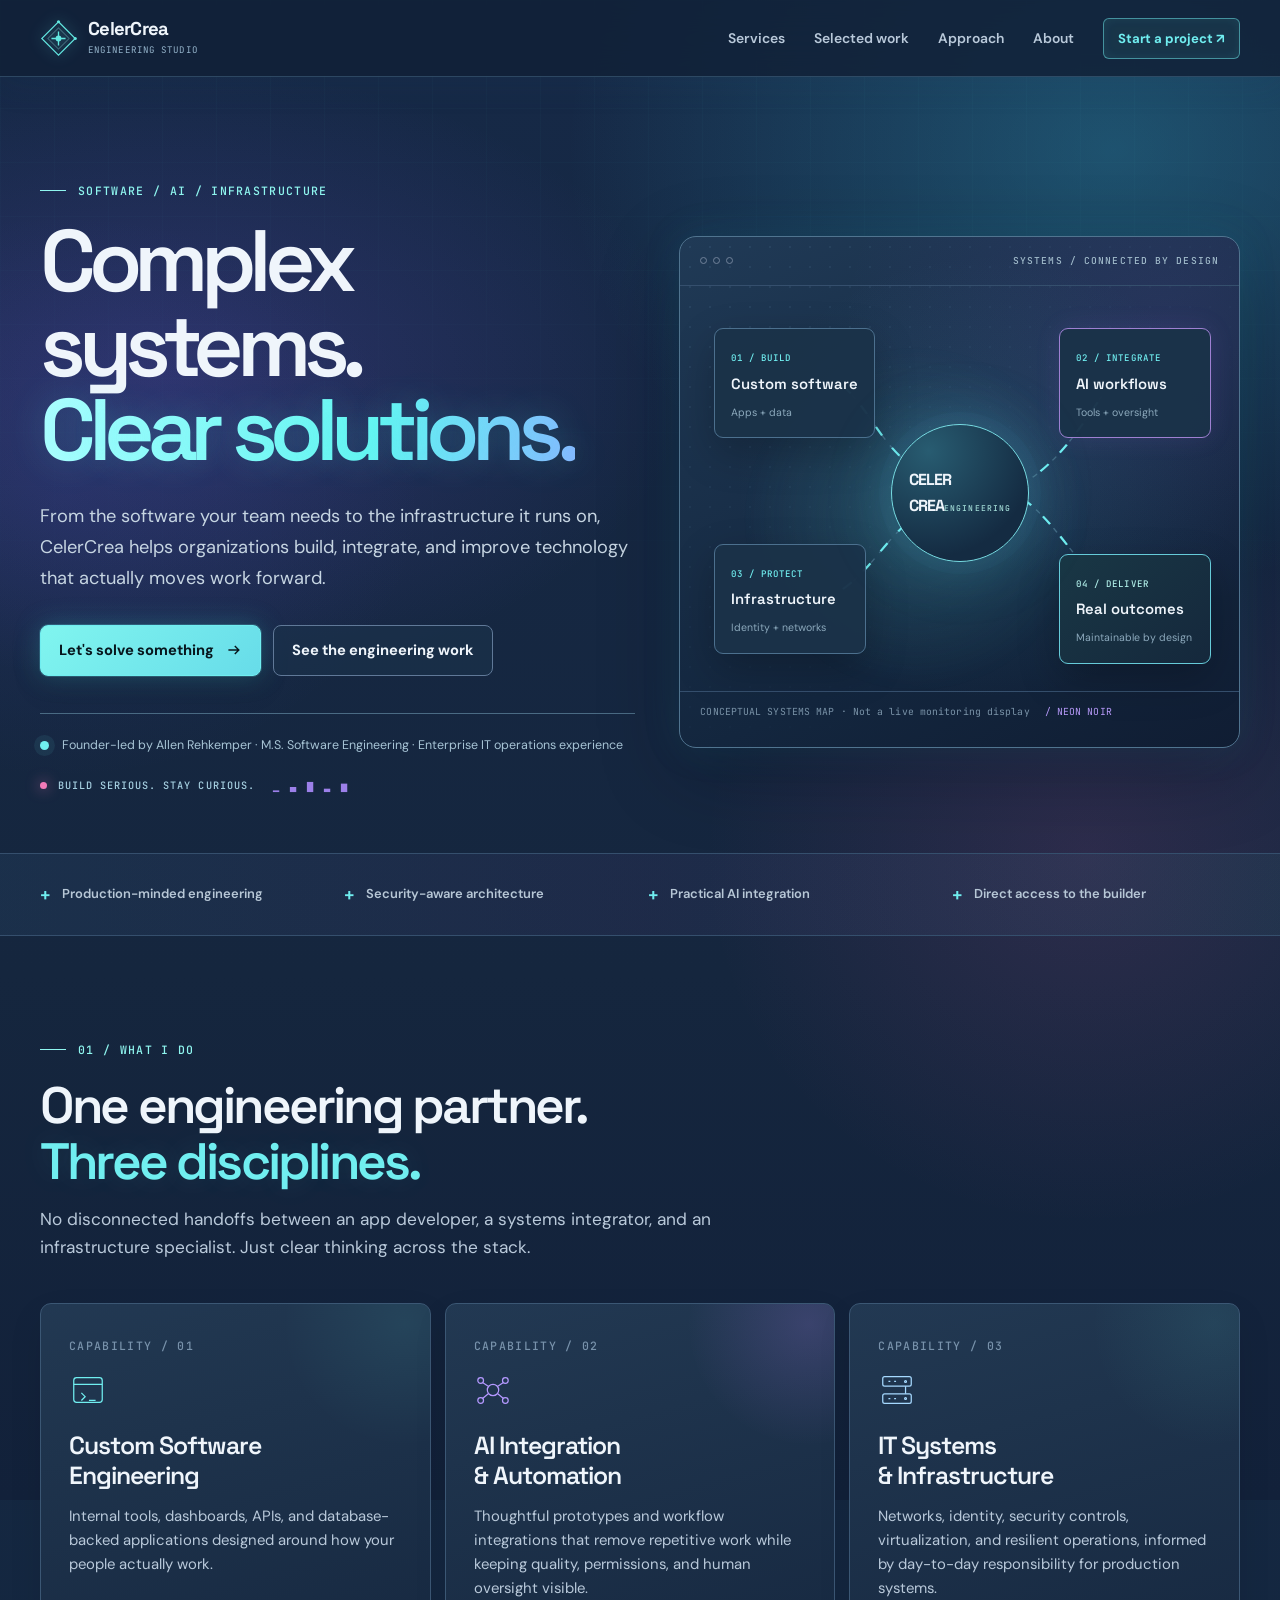
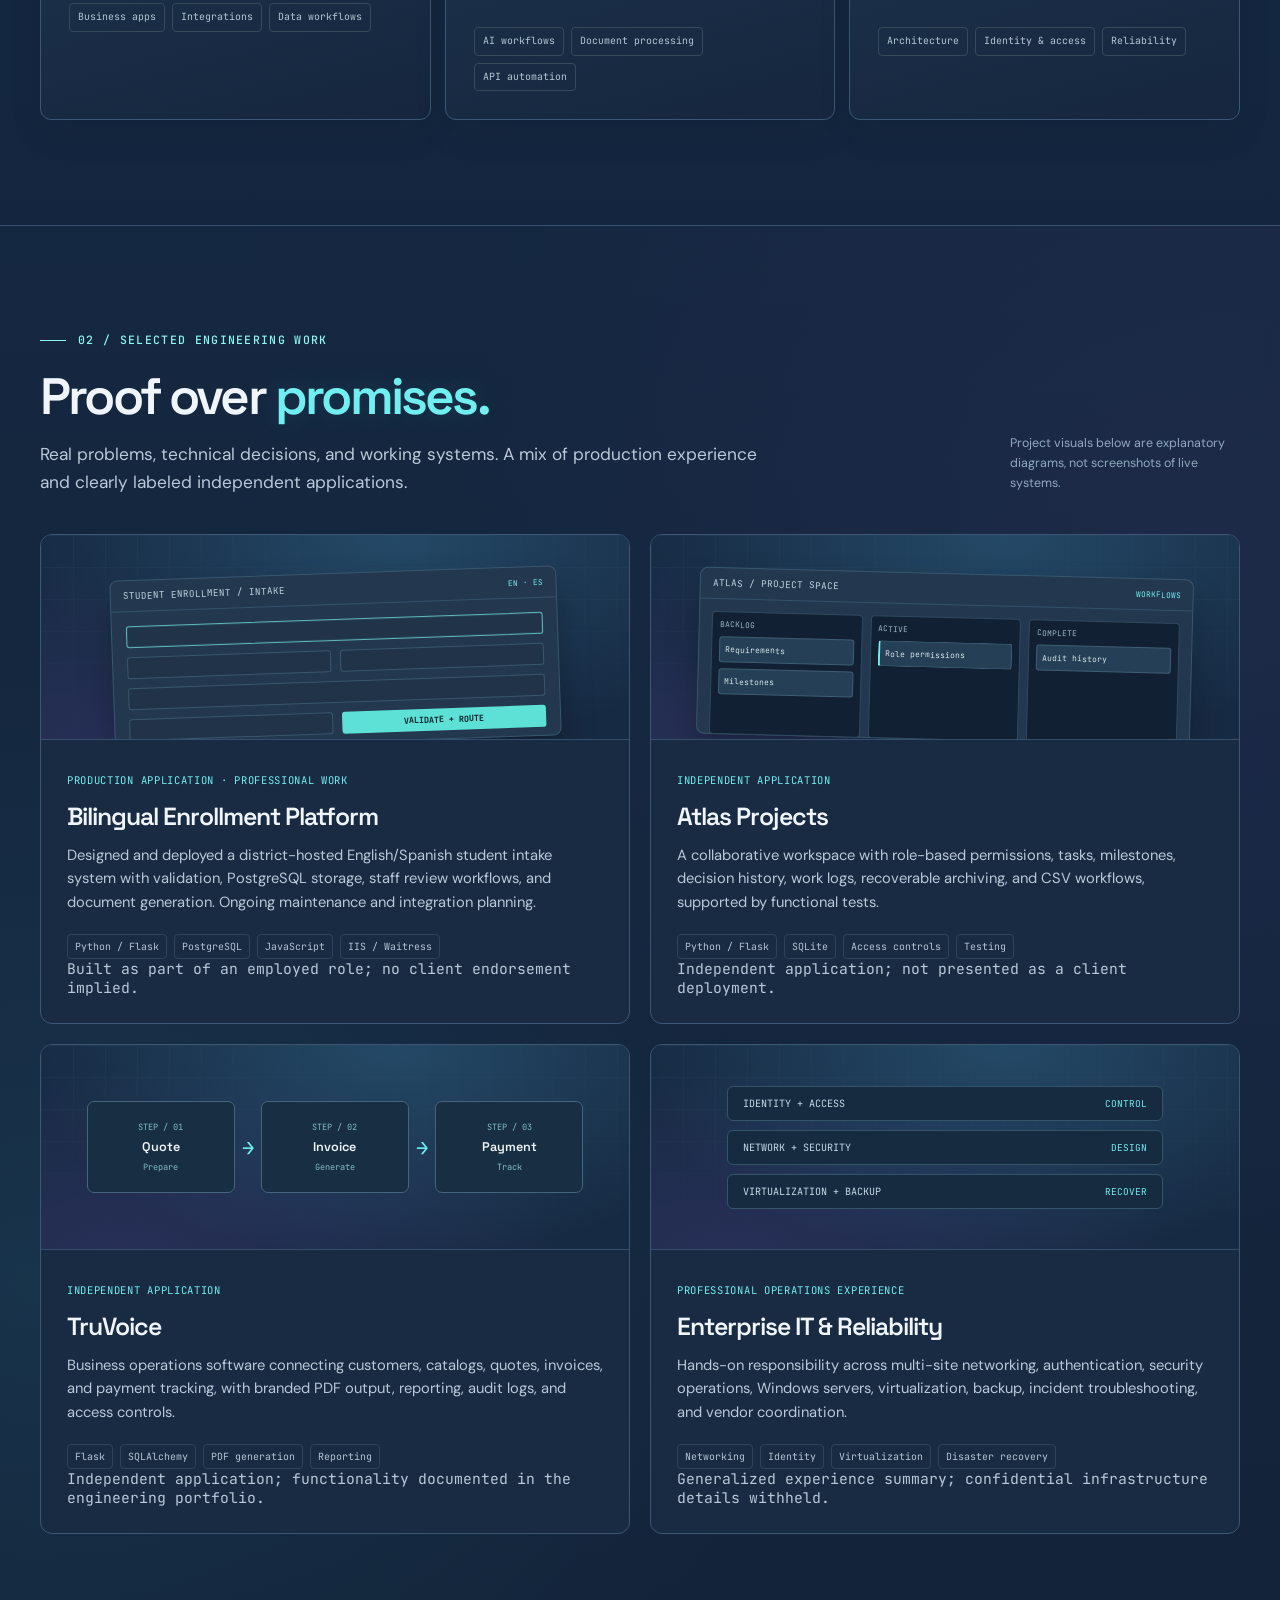
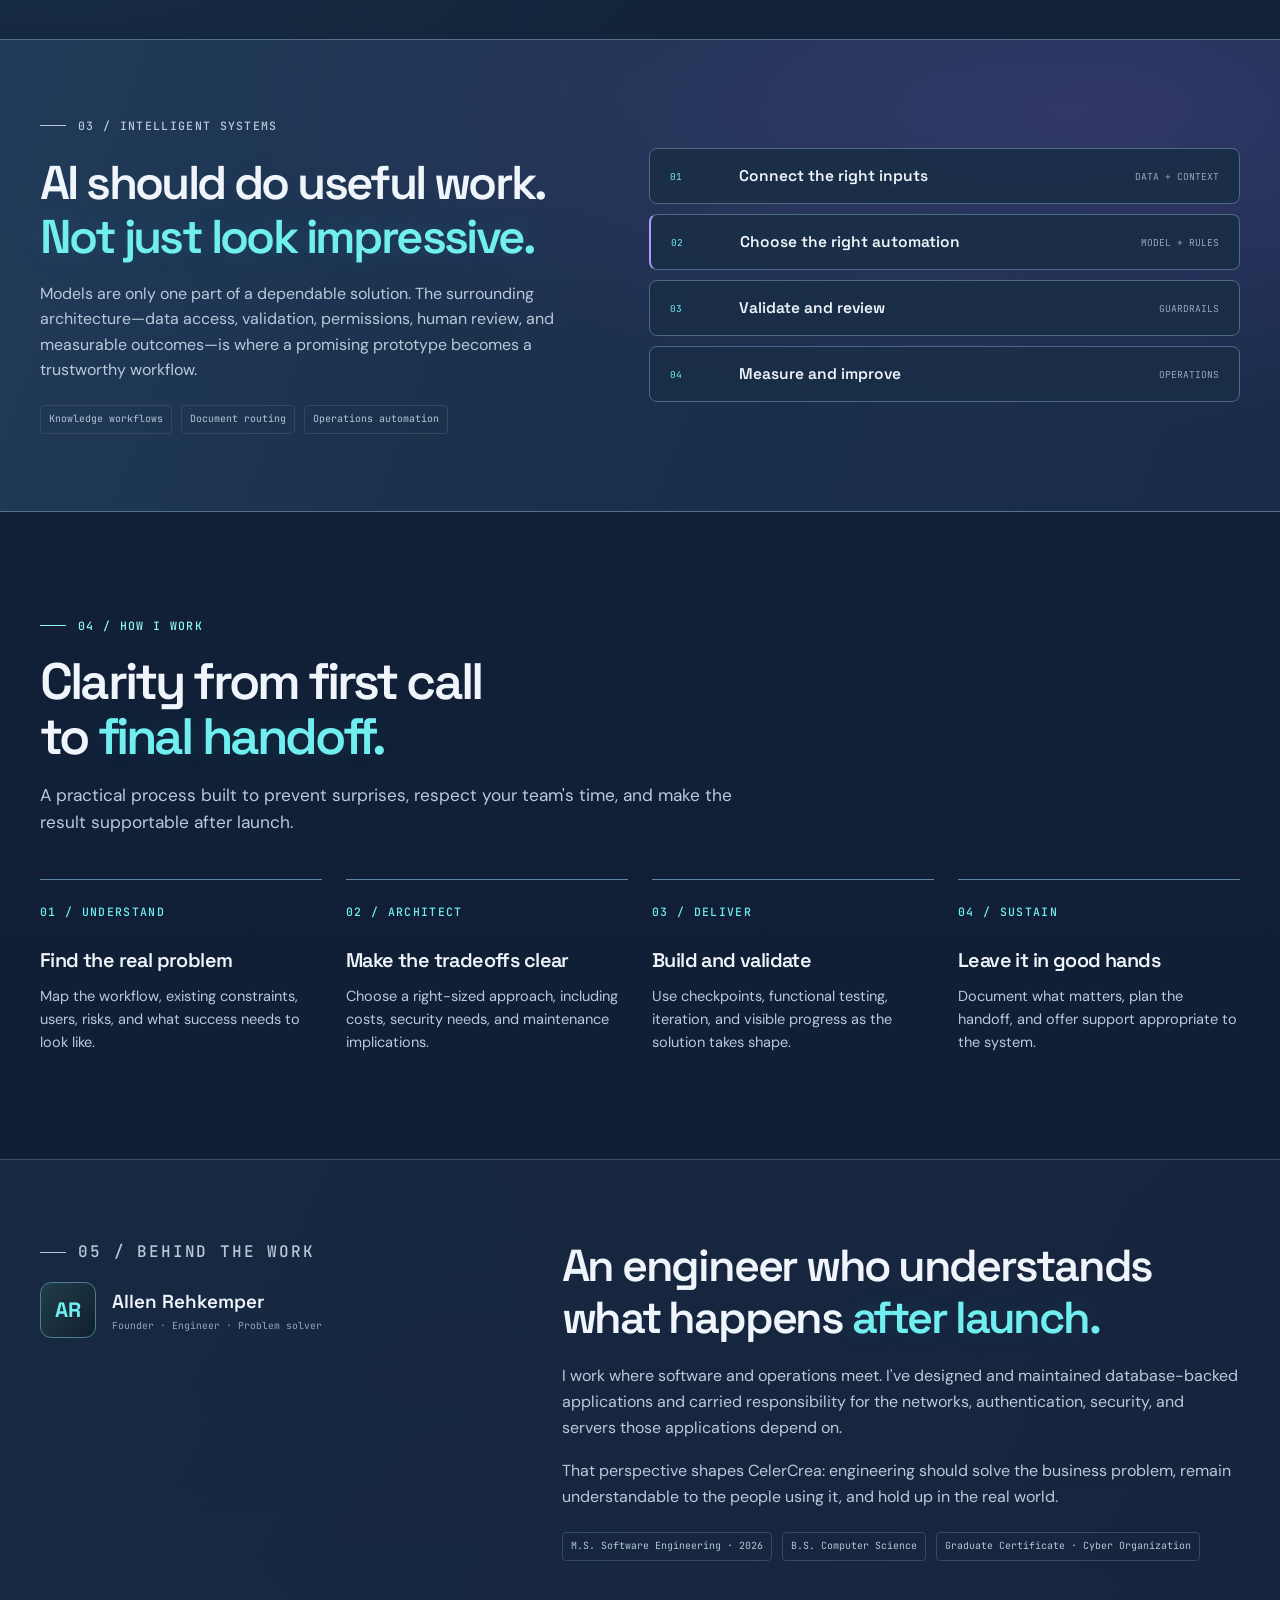
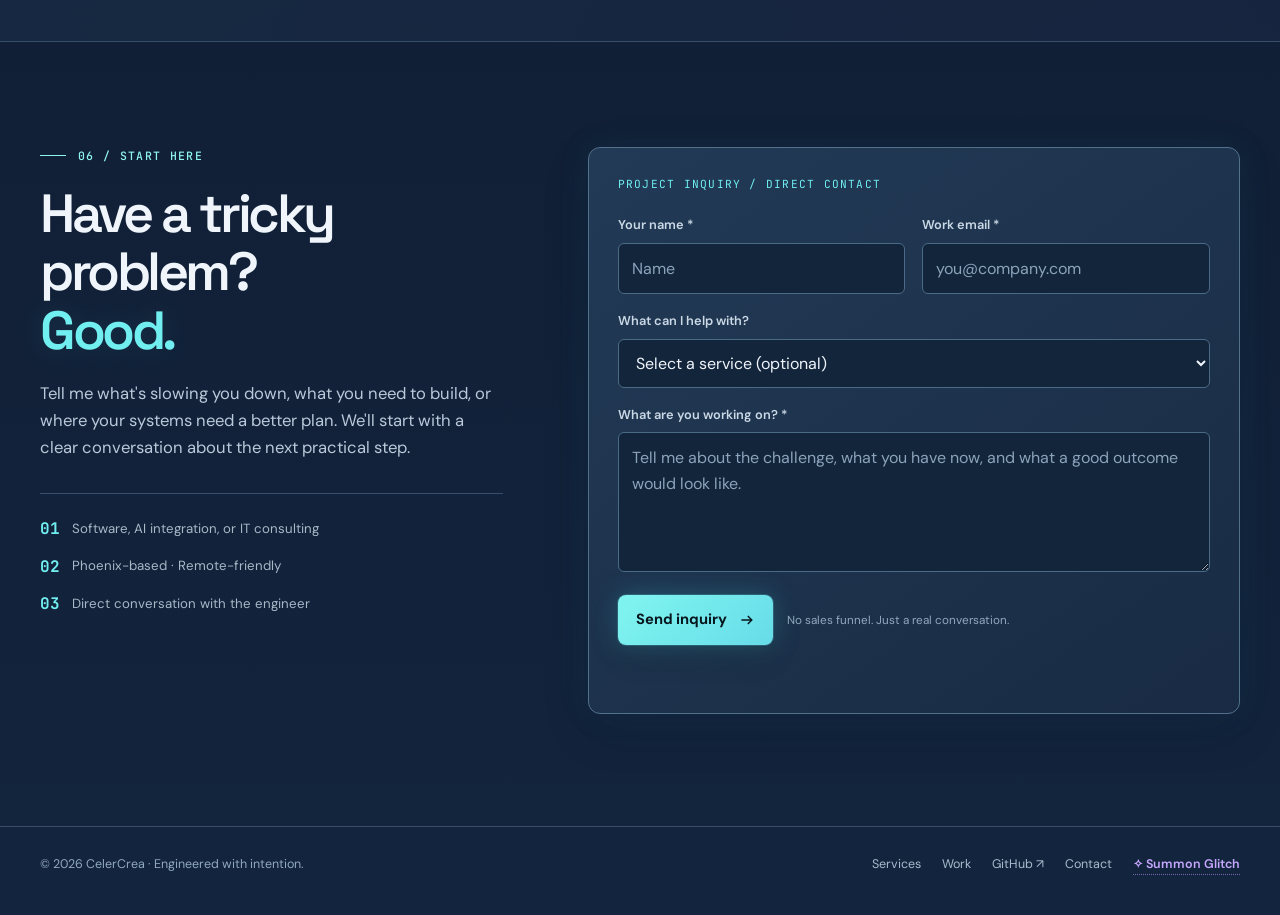
==== commit b13bd107: "Add Neon Noir palette and opt-out animated Glitch gremlin mascot" ====
--- a/index.html
+++ b/index.html
@@ -3,7 +3,7 @@
 <head>
   <meta charset="utf-8">
   <meta name="viewport" content="width=device-width, initial-scale=1">
-  <meta name="theme-color" content="#090e18">
+  <meta name="theme-color" content="#13243e">
   <meta name="description" content="CelerCrea is a founder-led engineering consultancy for custom software, AI integration, and IT infrastructure. Built and led by Allen Rehkemper in Phoenix, Arizona.">
   <meta property="og:type" content="website">
   <meta property="og:url" content="https://celercrea.com/">
@@ -283,6 +283,7 @@
       *,*::before,*::after{animation-duration:.01ms!important;transition-duration:.01ms!important}
     }
   </style>
+  <link rel="stylesheet" href="./neon-gremlin.css">
   <script type="application/ld+json">
     {"@context":"https://schema.org","@type":"ProfessionalService","name":"CelerCrea","url":"https://celercrea.com/","description":"Founder-led custom software engineering, AI integration, and IT consulting.","areaServed":"United States","founder":{"@type":"Person","name":"Allen Rehkemper"}}
   </script>
@@ -326,6 +327,7 @@
             <a class="btn btn-outline" href="#work">See the engineering work</a>
           </div>
           <div class="hero-credit"><span class="credit-dot"></span><span>Founder-led by Allen Rehkemper · M.S. Software Engineering · Enterprise IT operations experience</span></div>
+          <div class="retro-signal mono" aria-label="Brand signature: Build serious. Stay curious."><span class="retro-dot" aria-hidden="true"></span>BUILD SERIOUS. STAY CURIOUS.<span class="retro-bars" aria-hidden="true">▁ ▃ ▆ ▂ ▅</span></div>
         </div>
         <div class="hero-visual">
           <figure class="diagram" aria-label="Illustration showing how software, AI, and infrastructure connect">
@@ -343,7 +345,7 @@
               <div class="system-card core"><span class="mono">04 / Deliver</span><strong>Real outcomes</strong><small>Maintainable by design</small></div>
               <div class="system-center"><div><span>CELER<br>CREA</span><small>ENGINEERING</small></div></div>
             </div>
-            <figcaption class="diagram-caption">CONCEPTUAL SYSTEMS MAP · Not a live monitoring display</figcaption>
+            <figcaption class="diagram-caption">CONCEPTUAL SYSTEMS MAP · Not a live monitoring display <span class="neon-stamp">/ NEON NOIR</span></figcaption>
           </figure>
         </div>
       </div>
@@ -574,9 +576,19 @@
   <footer>
     <div class="wrap footer-inner">
       <p>© <span id="year">2026</span> CelerCrea · Engineered with intention.</p>
-      <div class="footer-links"><a href="#services">Services</a><a href="#work">Work</a><a href="https://github.com/rirehkemper" target="_blank" rel="noopener noreferrer">GitHub ↗</a><a href="#contact">Contact</a></div>
+      <div class="footer-links"><a href="#services">Services</a><a href="#work">Work</a><a href="https://github.com/rirehkemper" target="_blank" rel="noopener noreferrer">GitHub ↗</a><a href="#contact">Contact</a><button type="button" class="gremlin-summon" id="gremlinSummon" aria-controls="gremlinDock" title="Summon the CelerCrea gremlin">✧ Summon Glitch</button></div>
     </div>
   </footer>
+  <!-- Accessible, opt-out mascot layer; removed from the focus order while hidden. -->
+  <div class="gremlin-layer" id="gremlinLayer">
+    <div class="gremlin-bubble" id="gremlinBubble" role="status" aria-live="polite" aria-atomic="true"></div>
+    <div class="gremlin-dock" id="gremlinDock" inert>
+      <button type="button" class="gremlin-button" id="gremlinButton" title="Talk to Glitch" aria-label="Talk to Glitch, the mischievous CelerCrea gremlin">
+        <img src="./glitch-gremlin.svg" alt="" width="122" height="140" decoding="async">
+      </button>
+      <button type="button" class="gremlin-dismiss" id="gremlinDismiss" aria-label="Hide Glitch for this visit" title="Hide gremlin">&times;</button>
+    </div>
+  </div>
   <script>
     (function(){
       "use strict";
@@ -637,5 +649,6 @@
       });
     })();
   </script>
+  <script src="./gremlin.js" defer></script>
 </body>
 </html>
--- a/neon-gremlin.css
+++ b/neon-gremlin.css
@@ -0,0 +1,278 @@
+/* CELERCREA / Neon Noir v2
+   Progressive visual layer for the engineering consultancy redesign.
+   The page remains usable with this stylesheet disabled. */
+:root{
+  --bg:#112038;
+  --bg2:#192d49;
+  --panel:#1b304a;
+  --panel2:#243d59;
+  --line:#354f6d;
+  --line-bright:#5682a4;
+  --cyan:#70eef0;
+  --cyan-deep:#27bed0;
+  --violet:#b498ff;
+  --magenta:#f17bb8;
+  --dim:#91a9be;
+  --muted:#b9c9da;
+}
+body{
+  background:linear-gradient(180deg,#13243e 0%,#152944 18%,#13243b 42%,#101e34 80%,#13243d 100%);
+}
+body::before{
+  height:1500px;
+  background:
+    radial-gradient(ellipse 760px 610px at 87% 10%,rgba(50,184,212,.29),transparent 72%),
+    radial-gradient(ellipse 730px 430px at 13% 25%,rgba(113,85,224,.24),transparent 72%),
+    radial-gradient(ellipse 520px 500px at 85% 57%,rgba(220,88,170,.12),transparent 74%),
+    linear-gradient(180deg,#162947 0%,#15263e 65%,#12213a 100%);
+}
+body::after{opacity:.37;background-size:54px 54px}
+header{
+  background:rgba(17,33,55,.84);
+  border-bottom-color:rgba(123,174,208,.27);
+  box-shadow:0 5px 36px rgba(37,73,110,.12);
+}
+.brand-mark{filter:drop-shadow(0 0 8px rgba(99,233,240,.4))}
+.brand-copy strong{letter-spacing:-.04em}
+.brand-copy small{color:#95b4cb}
+.hero{position:relative;isolation:isolate}
+.hero::before{
+  content:"";
+  position:absolute;
+  z-index:-1;
+  top:15%;left:-25%;
+  width:60%;height:78%;
+  pointer-events:none;
+  background:radial-gradient(ellipse,rgba(89,92,221,.12),transparent 66%);
+}
+.hero h1 span{
+  text-shadow:0 0 36px rgba(80,233,241,.23);
+  background:linear-gradient(100deg,#b0ffff 0%,#65f6f2 62%,#87b7ff 100%);
+  -webkit-background-clip:text;
+  background-clip:text;
+  color:transparent;
+}
+.hero-lede{color:#c6d5e2}
+.hero-credit{border-top-color:#4a6b84;color:#a7c4d5}
+.btn-primary{
+  background:linear-gradient(135deg,#80f5ef,#67dce9);
+  box-shadow:0 0 0 1px rgba(112,238,240,.18),0 0 27px rgba(66,225,233,.25),0 11px 30px rgba(0,0,0,.14);
+}
+.btn-primary:hover{
+  background:linear-gradient(135deg,#adfff5,#80eeef);
+  box-shadow:0 0 37px rgba(66,225,233,.37),0 11px 30px rgba(0,0,0,.15);
+}
+.btn-outline{background:rgba(26,49,75,.7);border-color:#607998}
+.btn-outline:hover{box-shadow:0 0 18px rgba(162,116,255,.15)}
+.nav-cta{border-color:rgba(112,238,240,.51);box-shadow:inset 0 0 12px rgba(112,238,240,.07)}
+.eyebrow{color:#8ff6ef}
+.cred-strip{background:linear-gradient(90deg,rgba(76,132,182,.1),rgba(108,83,164,.1),rgba(63,174,178,.08))}
+.diagram{
+  background:
+    radial-gradient(ellipse at 55% 47%,rgba(68,154,182,.16),transparent 58%),
+    radial-gradient(ellipse at 87% 17%,rgba(132,92,220,.13),transparent 47%),
+    linear-gradient(155deg,#203a56,#13263e 68%,#101d33);
+  border-color:#50748f;
+  box-shadow:0 22px 80px rgba(3,11,24,.3),0 0 38px rgba(48,190,210,.13);
+}
+.diagram::before{opacity:.44}
+.system-center{
+  background:radial-gradient(circle at 27% 19%,#285c71,#142b42 72%);
+  border-color:#77dce3;
+  box-shadow:0 0 0 12px rgba(116,214,241,.025),0 0 65px rgba(76,206,232,.26);
+}
+.system-card{background:rgba(26,50,73,.97);border-color:#4c708e}
+.system-card.ai{border-color:#9e80d2;box-shadow:0 0 26px rgba(169,117,255,.11)}
+.system-card.core{border-color:#66cbd9}
+.section-head h2 .accent,.ai-layout h2 .accent,.about h2 .accent,.contact-grid h2 .accent{text-shadow:0 0 30px rgba(112,238,240,.12)}
+.service{
+  background:linear-gradient(165deg,rgba(35,58,84,.94),rgba(21,38,62,.96));
+  border-color:#3b5774;
+  box-shadow:0 14px 35px rgba(4,13,30,.08);
+}
+.service:hover{
+  border-color:#78dddc;
+  box-shadow:0 0 29px rgba(67,212,225,.12),0 19px 42px rgba(4,13,30,.16);
+}
+.service:nth-child(2)::after{background:radial-gradient(circle,rgba(180,131,248,.18),transparent 72%)}
+.service:nth-child(2) .service-icon{color:var(--violet)}
+.service:nth-child(3) .service-icon{color:#a6d9ff}
+.work-section{
+  background:radial-gradient(ellipse at 95% 23%,rgba(102,67,158,.1),transparent 45%),
+    radial-gradient(ellipse at 3% 75%,rgba(60,180,200,.1),transparent 43%),
+    linear-gradient(180deg,rgba(28,49,76,.14),rgba(22,41,66,.43),rgba(25,42,67,.1));
+}
+.work-card{background:#192b43;border-color:#3c5673}
+.case-visual{
+  background:radial-gradient(ellipse at 60% 0%,rgba(69,154,196,.28),transparent 75%),
+    radial-gradient(ellipse at 14% 100%,rgba(136,81,208,.14),transparent 62%),#172a43;
+}
+.ui-panel{background:#23374e}
+.ai-band{
+  background:radial-gradient(ellipse at 84% 15%,rgba(152,103,235,.19),transparent 56%),
+  linear-gradient(110deg,#203b59,#1a304b 47%,#192b49 100%);
+  border-block-color:#54708a;
+}
+.flow-step{background:rgba(25,45,70,.87);border-color:#4d6985}
+.flow-step:nth-child(2){border-left:2px solid var(--violet)}
+.process-item{border-top-color:#5989a4}
+.about{background:linear-gradient(115deg,rgba(31,54,81,.45),rgba(36,45,79,.34))}
+.contact-form{
+  background:linear-gradient(145deg,#223a56,#192b44);
+  border-color:#52718b;
+  box-shadow:0 17px 45px rgba(8,20,38,.19),0 0 36px rgba(47,178,201,.08);
+}
+.field input,.field select,.field textarea{background:#13253b;border-color:#4a6b88}
+.field input::placeholder,.field textarea::placeholder{color:#8ba4bb}
+footer{background:rgba(20,40,65,.38)}
+.retro-signal{display:flex;align-items:center;gap:11px;color:#a6d0e1;margin-top:23px;font-size:.64rem;letter-spacing:.1em}
+.retro-signal .retro-dot{width:7px;height:7px;border-radius:50%;background:#f17bb8;box-shadow:0 0 14px rgba(241,123,184,.77)}
+.retro-signal .retro-bars{margin-left:7px;color:#a888f8;letter-spacing:.25em;opacity:.92}
+.diagram-caption .neon-stamp{color:#b79afa;margin-left:9px}
+
+/* GLITCH / brand mascot
+   Offscreen when hidden; no layout shifts, no scrollbars, no content ownership. */
+.gremlin-layer{
+  position:fixed;
+  inset:0;
+  z-index:85;
+  pointer-events:none;
+  overflow:hidden;
+}
+.gremlin-dock{
+  width:122px;
+  height:142px;
+  position:absolute;
+  right:16px;
+  bottom:-160px;
+  opacity:0;
+  transform:translateY(14px);
+  transition:bottom .68s cubic-bezier(.2,1.5,.4,1),opacity .32s,transform .58s;
+  pointer-events:none;
+}
+.gremlin-dock.is-peeking{
+  bottom:-39px;
+  opacity:1;
+  transform:translateY(0);
+}
+.gremlin-button{
+  display:block;
+  width:122px;
+  height:142px;
+  padding:0;
+  border:0;
+  background:none;
+  pointer-events:auto;
+  cursor:pointer;
+}
+.gremlin-button img{
+  display:block;
+  width:100%;
+  height:auto;
+  filter:drop-shadow(0 0 13px rgba(94,235,226,.45)) drop-shadow(0 7px 9px rgba(7,22,47,.36));
+  transition:filter .2s,transform .2s;
+  transform-origin:50% 90%;
+}
+.gremlin-button:hover img,.gremlin-button:focus-visible img{
+  filter:drop-shadow(0 0 22px rgba(153,110,243,.65)) drop-shadow(0 7px 9px rgba(7,22,47,.35));
+  transform:rotate(-8deg) translateY(-5px);
+}
+.gremlin-dismiss{
+  position:absolute;
+  top:-1px;
+  right:-1px;
+  border:1px solid #64859f;
+  border-radius:50%;
+  width:29px;
+  height:29px;
+  line-height:25px;
+  color:#d7eff7;
+  background:#18314b;
+  font-size:20px;
+  text-align:center;
+  pointer-events:auto;
+  cursor:pointer;
+  opacity:.9;
+}
+.gremlin-dismiss:hover{background:#334b6d;color:white}
+.gremlin-bubble{
+  position:absolute;
+  bottom:111px;
+  right:122px;
+  width:max-content;
+  max-width:min(270px,calc(100vw - 130px));
+  border:1px solid #7a96b0;
+  border-left:3px solid #ad88ef;
+  border-radius:9px 9px 2px 9px;
+  padding:12px 15px;
+  color:#e8f7fd;
+  background:rgba(30,48,78,.98);
+  font:600 .81rem/1.5 var(--sans);
+  box-shadow:0 13px 45px rgba(3,11,30,.34),0 0 20px rgba(153,105,236,.14);
+  opacity:0;
+  transform:translateY(9px) scale(.96);
+  transition:opacity .22s,transform .22s;
+  visibility:hidden;
+}
+.gremlin-layer.is-speaking .gremlin-bubble{
+  opacity:1;
+  visibility:visible;
+  transform:translateY(0) scale(1);
+}
+.gremlin-bubble::after{
+  content:"";
+  position:absolute;
+  right:-7px;
+  bottom:14px;
+  width:12px;height:12px;
+  background:#1e304e;
+  border-top:1px solid #7a96b0;
+  border-right:1px solid #7a96b0;
+  transform:rotate(45deg);
+}
+.gremlin-dock.is-running{
+  right:auto;
+  left:-165px;
+  bottom:10px;
+  opacity:1;
+  transform:translateY(0);
+  animation:gremlin-sprint 4.5s linear both;
+  transition:none;
+}
+.gremlin-dock.is-running .gremlin-button{
+  animation:gremlin-bob .3s ease-in-out infinite alternate;
+}
+.gremlin-dock.is-running .gremlin-dismiss{display:none}
+.gremlin-dock.is-running .gremlin-button img{transform:rotate(8deg)}
+@keyframes gremlin-sprint{
+  0%{transform:translateX(0)}
+  100%{transform:translateX(calc(100vw + 300px))}
+}
+@keyframes gremlin-bob{
+  from{transform:translateY(0) rotate(-4deg)}
+  to{transform:translateY(-9px) rotate(4deg)}
+}
+.gremlin-summon{
+  appearance:none;
+  font:600 .78rem var(--sans);
+  color:#c7a7ff;
+  background:transparent;
+  padding:0;
+  border:0;
+  border-bottom:1px dotted rgba(192,157,255,.56);
+  cursor:pointer;
+}
+.gremlin-summon:hover{color:#e3ceff;border-bottom-color:#e3ceff}
+@media(max-width:700px){
+  .gremlin-dock{width:95px;height:110px;right:4px}
+  .gremlin-button{width:95px;height:110px}
+  .gremlin-dock.is-peeking{bottom:-27px}
+  .gremlin-bubble{right:89px;bottom:87px;max-width:220px;font-size:.73rem}
+  .gremlin-dismiss{width:27px;height:27px;font-size:18px}
+  .retro-signal{font-size:.55rem}
+  .retro-signal .retro-bars{display:none}
+}
+@media(prefers-reduced-motion:reduce){
+  .gremlin-dock,.gremlin-bubble,.gremlin-button img{transition:none!important}
+  .gremlin-dock.is-running,.gremlin-dock.is-running .gremlin-button{animation:none!important}
+}
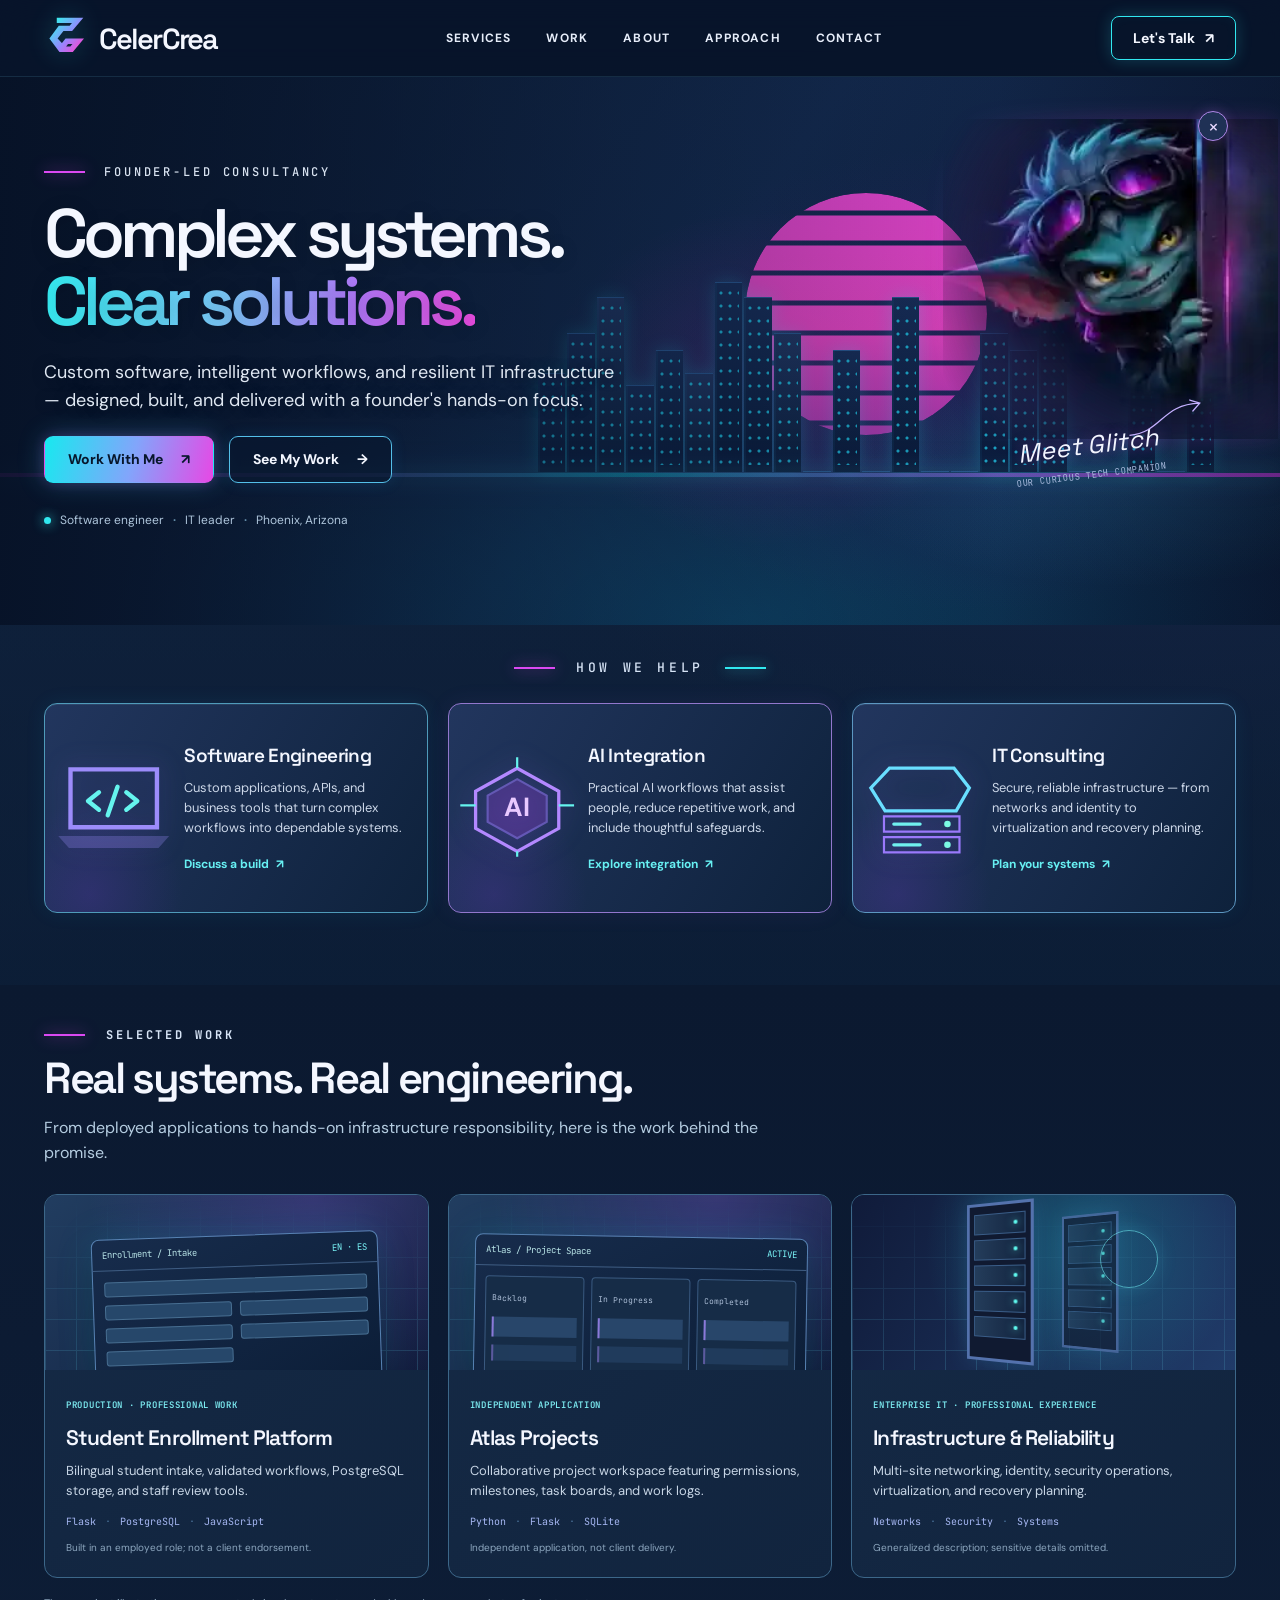
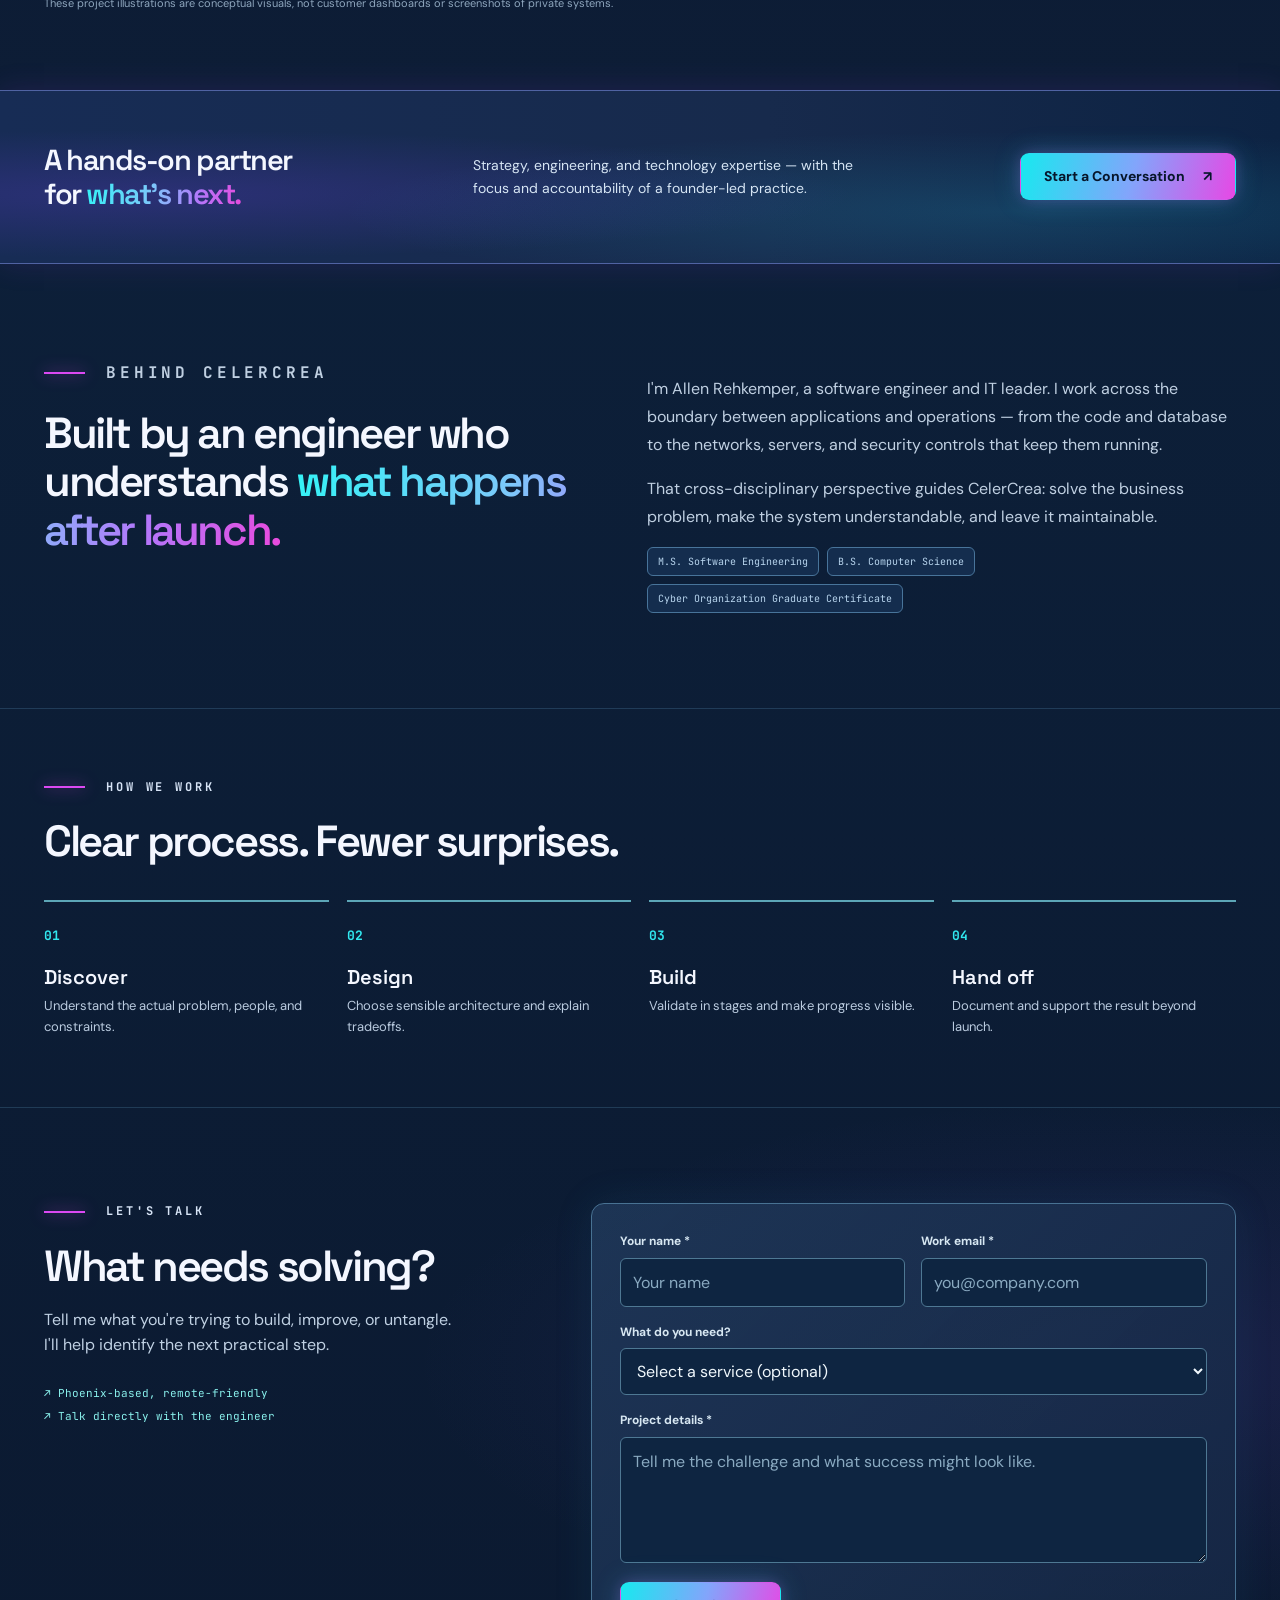
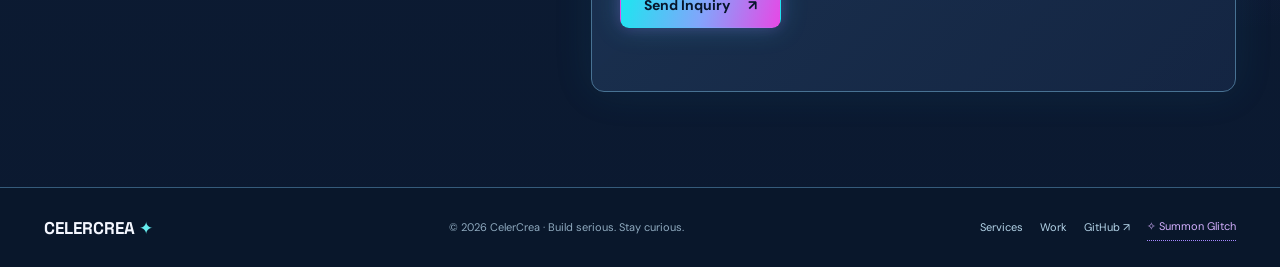
==== commit 7c6f30bb: "Implement Neon Noir north-star homepage with realistic Glitch art" ====
--- a/index.html
+++ b/index.html
@@ -1,654 +1,72 @@
 <!doctype html>
 <html lang="en">
 <head>
-  <meta charset="utf-8">
-  <meta name="viewport" content="width=device-width, initial-scale=1">
-  <meta name="theme-color" content="#13243e">
-  <meta name="description" content="CelerCrea is a founder-led engineering consultancy for custom software, AI integration, and IT infrastructure. Built and led by Allen Rehkemper in Phoenix, Arizona.">
-  <meta property="og:type" content="website">
-  <meta property="og:url" content="https://celercrea.com/">
-  <meta property="og:title" content="CelerCrea | Software, AI & IT Engineering">
-  <meta property="og:description" content="Complex technology. Clear solutions. Custom software, intelligent workflows, and resilient IT infrastructure.">
-  <meta property="og:image" content="https://celercrea.com/og-image.svg">
-  <meta name="twitter:card" content="summary_large_image">
-  <title>CelerCrea — Software, AI &amp; IT Engineering</title>
-  <link rel="icon" type="image/svg+xml" href="/favicon.svg">
-  <link rel="preconnect" href="https://fonts.googleapis.com">
-  <link rel="preconnect" href="https://fonts.gstatic.com" crossorigin>
-  <link href="https://fonts.googleapis.com/css2?family=DM+Sans:wght@400;500;600;700&family=Space+Grotesk:wght@400;500;600;700&family=JetBrains+Mono:wght@400;500;600&display=swap" rel="stylesheet">
-  <script>document.documentElement.classList.add("js");</script>
-  <style>
-    :root{
-      color-scheme:dark;
-      --bg:#090e18;--bg2:#0d1522;--panel:#121e2f;--panel2:#162439;
-      --text:#eff5fb;--muted:#a6b6ca;--dim:#72859d;
-      --line:#28374c;--line-bright:#35526b;--cyan:#63e7e0;
-      --cyan-deep:#22adbf;--violet:#9b92ed;--gold:#d6b68c;
-      --serif:"Space Grotesk",sans-serif;--sans:"DM Sans",sans-serif;--mono:"JetBrains Mono",monospace;
-      --wide:1200px;
-    }
-    *,*::before,*::after{box-sizing:border-box}
-    html{scroll-behavior:smooth;scroll-padding-top:95px}
-    body{margin:0;background:var(--bg);color:var(--text);font-family:var(--sans);line-height:1.6;overflow-x:hidden}
-    body::before{content:"";position:absolute;inset:0 0 auto;height:1150px;z-index:-2;pointer-events:none;background:
-      radial-gradient(ellipse 740px 650px at 83% 12%,rgba(36,140,168,.16),transparent 72%),
-      radial-gradient(ellipse 670px 420px at 11% 30%,rgba(96,63,160,.12),transparent 74%),
-      linear-gradient(180deg,#0c1320 0%,#090e18 86%)}
-    body::after{content:"";position:absolute;inset:0 0 auto;height:820px;z-index:-1;opacity:.22;pointer-events:none;
-      background-image:linear-gradient(to right,rgba(99,231,224,.075) 1px,transparent 1px),linear-gradient(to bottom,rgba(99,231,224,.075) 1px,transparent 1px);
-      background-size:62px 62px;mask-image:linear-gradient(#000,transparent 87%)}
-    a{color:inherit}button,input,select,textarea{font:inherit}
-    button{cursor:pointer}
-    :focus-visible{outline:2px solid var(--cyan);outline-offset:4px}
-    ::selection{background:var(--cyan);color:#07131b}
-    .skip{position:fixed;top:-60px;left:14px;z-index:300;padding:10px 14px;background:var(--cyan);color:#08141a;border-radius:6px}
-    .skip:focus{top:12px}
-    .wrap{width:min(var(--wide),calc(100% - 64px));margin-inline:auto}
-    .mono{font:500 .72rem/1.5 var(--mono);letter-spacing:.115em;text-transform:uppercase}
-    .eyebrow{display:flex;align-items:center;gap:12px;color:var(--cyan);margin:0 0 20px}
-    .eyebrow::before{content:"";height:1px;width:26px;background:currentColor}
-    .section{padding:105px 0}
-    .section-head{max-width:720px;margin-bottom:42px}
-    .section-head h2{font:600 clamp(2rem,4vw,3.45rem)/1.08 var(--serif);letter-spacing:-.055em;margin:0 0 17px}
-    .section-head p:last-child{color:var(--muted);font-size:1.08rem;margin:0}
-    .accent{color:var(--cyan)}
-    .soft{color:var(--muted)}
-    .rule{border-top:1px solid var(--line)}
-    .btn{display:inline-flex;align-items:center;justify-content:center;gap:12px;text-decoration:none;border-radius:8px;padding:13px 18px;font-weight:700;font-size:.92rem;transition:transform .2s,background .2s,border-color .2s}
-    .btn:hover{transform:translateY(-2px)}
-    .btn-primary{background:var(--cyan);color:#07161d;border:1px solid var(--cyan);box-shadow:0 8px 32px rgba(99,231,224,.12)}
-    .btn-primary:hover{background:#8cf5ed}
-    .btn-outline{border:1px solid #465a71;background:rgba(15,25,40,.72);color:var(--text)}
-    .btn-outline:hover{border-color:var(--cyan);background:rgba(99,231,224,.07)}
-    .btn svg,.text-link svg{width:16px;height:16px}
-    .text-link{display:inline-flex;align-items:center;gap:8px;color:var(--cyan);font-size:.89rem;font-weight:700;text-decoration:none}
-    .text-link:hover{text-decoration:underline}
-    header{position:sticky;top:0;z-index:100;background:rgba(9,14,24,.83);border-bottom:1px solid rgba(102,127,157,.22);backdrop-filter:blur(18px)}
-    .nav-bar{display:flex;align-items:center;justify-content:space-between;min-height:76px;gap:24px}
-    .brand{display:inline-flex;align-items:center;gap:11px;text-decoration:none;flex-shrink:0}
-    .brand-mark{width:37px;height:37px;flex:none}
-    .brand-copy strong{display:block;font:700 1.16rem/.98 var(--serif);letter-spacing:-.045em}
-    .brand-copy small{display:block;margin-top:5px;color:var(--dim);font:.57rem var(--mono);letter-spacing:.12em;text-transform:uppercase}
-    .nav-links{display:flex;align-items:center;gap:29px}
-    .nav-links>a:not(.nav-cta){font-size:.87rem;font-weight:600;color:var(--muted);text-decoration:none;transition:color .2s}
-    .nav-links>a:hover{color:var(--cyan)}
-    .nav-cta{border:1px solid rgba(99,231,224,.36);background:rgba(99,231,224,.07);padding:9px 14px;border-radius:6px;font-size:.82rem;font-weight:700;color:var(--cyan);text-decoration:none}
-    .nav-cta:hover{background:rgba(99,231,224,.15)}
-    .menu-toggle{display:none;background:transparent;border:1px solid var(--line-bright);color:var(--text);padding:8px 10px;border-radius:6px}
-    .menu-toggle svg{display:block;width:22px;height:22px}
-    .hero{padding:105px 0 60px}
-    .hero-grid{display:grid;grid-template-columns:1.03fr .97fr;gap:44px;align-items:center}
-    .hero h1{font:600 clamp(3.7rem,6.8vw,6.5rem)/.97 var(--serif);letter-spacing:-.085em;max-width:770px;margin:0 0 28px}
-    .hero h1 span{color:var(--cyan)}
-    .hero-lede{font-size:1.14rem;color:var(--muted);max-width:590px;margin:0 0 30px;line-height:1.72}
-    .hero-actions{display:flex;gap:12px;flex-wrap:wrap}
-    .hero-credit{margin-top:37px;padding-top:22px;border-top:1px solid var(--line);display:flex;align-items:center;gap:13px;color:var(--dim);font-size:.78rem;line-height:1.5}
-    .credit-dot{width:9px;height:9px;border-radius:50%;background:var(--cyan);box-shadow:0 0 0 6px rgba(99,231,224,.08);flex:none}
-    .hero-visual{position:relative;min-height:520px}
-    .diagram{position:absolute;inset:8px 0 0;margin:0;border:1px solid #2e4259;border-radius:17px;overflow:hidden;background:linear-gradient(153deg,rgba(25,43,63,.89),rgba(9,16,29,.93));box-shadow:0 34px 92px rgba(0,0,0,.28)}
-    .diagram::before{content:"";position:absolute;inset:0;background-image:radial-gradient(circle,rgba(122,173,207,.26) 1px,transparent 1px);background-size:20px 20px;opacity:.27;mask-image:linear-gradient(140deg,#000,transparent 70%)}
-    .diagram::after{content:"";position:absolute;width:360px;height:360px;border-radius:50%;top:20%;left:10%;background:radial-gradient(circle,rgba(99,231,224,.13),transparent 67%);filter:blur(8px);pointer-events:none}
-    .diagram-top{position:relative;z-index:2;display:flex;align-items:center;justify-content:space-between;border-bottom:1px solid var(--line);padding:17px 20px}
-    .window-dots{display:flex;gap:6px}
-    .window-dots i{width:7px;height:7px;border-radius:50%;border:1px solid #71829a}
-    .diagram-top .mono{color:#9fb9c9;font-size:.6rem}
-    .diagram-surface{position:relative;height:405px}
-    .paths{position:absolute;width:100%;height:100%;inset:0;z-index:1;overflow:visible}
-    .paths path{fill:none;stroke:#426881;stroke-width:1.2;stroke-dasharray:5 7}
-    .paths .glow{stroke:var(--cyan);stroke-width:2;stroke-dasharray:10 15;animation:signal 12s linear infinite}
-    @keyframes signal{to{stroke-dashoffset:-250}}
-    .system-card{position:absolute;z-index:3;background:rgba(17,31,48,.97);border:1px solid #37506b;border-radius:9px;padding:14px 16px;box-shadow:0 15px 42px rgba(0,0,0,.22);min-width:152px}
-    .system-card strong{display:block;font:600 .93rem var(--serif);margin:5px 0}
-    .system-card small{font-size:.66rem;color:#8ca9bc}
-    .system-card .mono{font-size:.57rem;color:var(--cyan)}
-    .system-card.app{top:42px;left:6%}
-    .system-card.ai{top:42px;right:5%}
-    .system-card.infra{bottom:37px;left:6%}
-    .system-card.core{bottom:27px;right:5%;background:linear-gradient(140deg,#193745,#15283c);border-color:#4ba6aa}
-    .system-card.core .mono{color:#b0eee8}
-    .system-center{position:absolute;z-index:3;left:50%;top:51%;transform:translate(-50%,-50%);display:grid;place-items:center;width:138px;height:138px;border:1px solid #4a8191;border-radius:50%;background:radial-gradient(circle,rgba(28,69,83,.95),rgba(13,27,42,.98));box-shadow:0 0 0 12px rgba(99,231,224,.025),0 0 58px rgba(99,231,224,.1)}
-    .system-center span{font:700 1rem/1.1 var(--serif);letter-spacing:-.05em;text-align:center}
-    .system-center small{font:500 .5rem var(--mono);color:#a3dcd7;letter-spacing:.13em;margin-top:6px}
-    .diagram-caption{padding:13px 20px;border-top:1px solid var(--line);position:relative;color:#7992a7;font:.61rem/1.4 var(--mono);letter-spacing:.01em}
-    .cred-strip{padding:29px 0;border-top:1px solid var(--line);border-bottom:1px solid var(--line)}
-    .cred-list{display:grid;grid-template-columns:repeat(4,1fr);gap:16px}
-    .cred-item{display:flex;align-items:center;gap:11px;color:#b7c7d6;font-size:.81rem;font-weight:600}
-    .cred-item::before{content:"+";font:600 1.1rem var(--mono);color:var(--cyan)}
-    .services-grid{display:grid;grid-template-columns:repeat(3,1fr);gap:14px}
-    .service{position:relative;min-height:395px;background:linear-gradient(165deg,#152235,#101a2a);border:1px solid var(--line);padding:28px;border-radius:11px;overflow:hidden;transition:border-color .2s,transform .25s}
-    .service:hover{border-color:#4b6f81;transform:translateY(-4px)}
-    .service::after{content:"";position:absolute;top:-100px;right:-95px;width:240px;height:240px;border-radius:50%;background:radial-gradient(circle,rgba(99,231,224,.085),transparent 72%);pointer-events:none}
-    .service-number{color:#7892ab}
-    .service-icon{height:65px;display:flex;align-items:center;color:var(--cyan)}
-    .service-icon svg{width:38px;height:38px;stroke-width:1.3}
-    .service h3{font:600 1.55rem/1.2 var(--serif);letter-spacing:-.04em;margin:8px 0 15px}
-    .service p{font-size:.93rem;color:var(--muted);margin:0}
-    .service-tags{display:flex;flex-wrap:wrap;gap:7px;margin-top:26px}
-    .tag{font:.62rem/1.5 var(--mono);color:#b1c7d4;border:1px solid #35495b;padding:6px 8px;border-radius:4px}
-    .work-section{background:linear-gradient(180deg,transparent,rgba(17,27,42,.43) 55%,transparent)}
-    .section-split{display:flex;align-items:end;justify-content:space-between;gap:24px}
-    .section-split .section-head{margin-bottom:38px}
-    .side-note{max-width:230px;font-size:.78rem;color:var(--dim);margin-bottom:40px}
-    .work-grid{display:grid;grid-template-columns:repeat(2,1fr);gap:20px}
-    .work-card{background:#111b2a;border:1px solid var(--line);border-radius:12px;overflow:hidden}
-    .case-visual{height:205px;position:relative;display:flex;align-items:center;justify-content:center;overflow:hidden;background:radial-gradient(ellipse at 50% 0%,rgba(47,108,130,.2),transparent 75%),#0d1828;border-bottom:1px solid var(--line)}
-    .case-visual::before{content:"";position:absolute;inset:0;opacity:.24;background-image:linear-gradient(90deg,#2a5264 1px,transparent 1px),linear-gradient(#2a5264 1px,transparent 1px);background-size:32px 32px;mask-image:linear-gradient(#000,transparent)}
-    .ui-panel{position:relative;z-index:1;box-shadow:0 18px 32px rgba(0,0,0,.25);border:1px solid #37576e;background:#172638;border-radius:8px}
-    .ui-top{border-bottom:1px solid #34506a;display:flex;align-items:center;justify-content:space-between;padding:9px 12px;color:#bfd2df;font:.58rem var(--mono)}
-    .ui-top small{color:var(--cyan)}
-    .enrollment-ui{width:76%;height:170px;transform:translateY(21px) rotate(-2deg)}
-    .ui-fields{display:grid;grid-template-columns:1fr 1fr;gap:9px;padding:14px}
-    .ui-field{height:22px;border:1px solid #3a566d;border-radius:3px;background:#203349}
-    .ui-field.wide{grid-column:span 2}
-    .ui-field.active{border-color:#5eb8bb;box-shadow:inset 0 0 0 1px rgba(99,231,224,.1)}
-    .tiny-btn{height:22px;background:#5de1d6;color:#09202a;border-radius:3px;text-align:center;font:700 .53rem/22px var(--mono)}
-    .atlas-ui{width:84%;height:167px;transform:translateY(19px) rotate(1.5deg)}
-    .kanban{display:grid;grid-template-columns:repeat(3,1fr);gap:8px;padding:12px}
-    .kanban-col{min-height:123px;border:1px solid #30495f;border-radius:4px;padding:7px;background:#112032}
-    .kanban-label{font:.49rem var(--mono);color:#9db4c9;margin-bottom:7px}
-    .kanban-task{background:#254056;color:#d2e2e9;border:1px solid #3d5e73;padding:7px 5px;margin-bottom:6px;border-radius:3px;font:.5rem var(--mono)}
-    .kanban-task.alt{border-left:2px solid var(--cyan)}
-    .flow-demo{position:relative;z-index:1;display:flex;align-items:center;gap:7px;width:90%;justify-content:center}
-    .flow-box{width:28%;min-height:92px;display:grid;align-content:center;text-align:center;gap:6px;background:#182e42;border:1px solid #45657d;border-radius:7px;padding:8px 4px}
-    .flow-box b{font:600 .79rem var(--serif)}
-    .flow-box small{font:.54rem var(--mono);color:#81bdc5}
-    .flow-arrow{color:var(--cyan);font:700 1.3rem var(--mono)}
-    .infra-visual{display:flex;flex-direction:column;gap:9px;width:74%;position:relative;z-index:1}
-    .infra-line{display:flex;align-items:center;justify-content:space-between;padding:10px 15px;border:1px solid #34546a;background:#172b40;border-radius:6px}
-    .infra-line span{font:.63rem var(--mono);color:#c5dae7}
-    .infra-line em{font:.59rem var(--mono);color:var(--cyan);font-style:normal}
-    .work-body{padding:26px}
-    .work-meta{font:.66rem var(--mono);letter-spacing:.065em;color:var(--cyan);text-transform:uppercase}
-    .work-body h3{font:600 1.55rem/1.16 var(--serif);letter-spacing:-.04em;margin:11px 0 12px}
-    .work-body p{color:var(--muted);margin:0;font-size:.92rem}
-    .work-body ul{display:flex;flex-wrap:wrap;gap:7px;list-style:none;padding:0;margin:20px 0 0}
-    .work-body li{font:.62rem var(--mono);color:#b3c5d5;padding:5px 7px;border:1px solid #2d4359;border-radius:4px}
-    .work-caption{color:#70869b;font:.61rem var(--mono);margin-top:16px}
-    .ai-band{padding:77px 0;background:radial-gradient(ellipse at 90% 35%,rgba(70,67,121,.16),transparent 55%),linear-gradient(120deg,#122033,#111925);border-block:1px solid var(--line)}
-    .ai-layout{display:grid;grid-template-columns:.95fr 1.05fr;gap:75px;align-items:center}
-    .ai-layout h2{font:600 clamp(2.1rem,3.7vw,3.45rem)/1.12 var(--serif);letter-spacing:-.055em;margin:0 0 18px}
-    .ai-layout p{color:var(--muted);margin:0 0 22px}
-    .ai-examples{display:flex;gap:9px;flex-wrap:wrap}
-    .ai-flow{display:grid;gap:10px}
-    .flow-step{display:grid;grid-template-columns:55px 1fr auto;align-items:center;gap:14px;padding:17px 20px;border:1px solid #34475f;border-radius:8px;background:rgba(10,20,32,.8)}
-    .flow-step strong{font:600 .97rem var(--serif)}
-    .flow-step span{font:.59rem var(--mono);color:var(--cyan)}
-    .flow-step small{font:.6rem var(--mono);color:#92a9b8}
-    .process-grid{display:grid;grid-template-columns:repeat(4,1fr);gap:24px}
-    .process-item{padding-top:18px;border-top:1px solid #3a6172}
-    .process-item .mono{color:var(--cyan)}
-    .process-item h3{font:600 1.24rem var(--serif);letter-spacing:-.03em;margin:23px 0 12px}
-    .process-item p{font-size:.91rem;color:var(--muted);margin:0}
-    .about{padding:80px 0;border-top:1px solid var(--line);border-bottom:1px solid var(--line);background:rgba(20,31,47,.33)}
-    .about-grid{display:grid;grid-template-columns:.78fr 1.22fr;gap:88px}
-    .about-label{display:flex;align-items:center;gap:16px}
-    .about-crest{width:56px;height:56px;display:grid;place-items:center;color:var(--cyan);border:1px solid #4b7f89;border-radius:11px;background:linear-gradient(130deg,#203e4a,#111e30);font:700 1.3rem var(--serif)}
-    .about-label strong{font:600 1.18rem var(--serif)}
-    .about-label small{display:block;font:.61rem var(--mono);color:var(--dim);margin-top:4px}
-    .about h2{font:600 clamp(1.9rem,3.5vw,3.15rem)/1.15 var(--serif);letter-spacing:-.05em;margin:0 0 20px}
-    .about p{font-size:1rem;color:var(--muted);margin:0 0 18px}
-    .about-tags{display:flex;gap:10px;flex-wrap:wrap;margin-top:23px}
-    .contact-section{padding:105px 0 112px}
-    .contact-grid{display:grid;grid-template-columns:.83fr 1.17fr;gap:85px}
-    .contact-grid h2{font:600 clamp(2.35rem,4.2vw,3.9rem)/1.09 var(--serif);letter-spacing:-.065em;margin:0 0 20px}
-    .contact-grid .lede{color:var(--muted);font-size:1.04rem}
-    .contact-notes{padding-top:24px;margin-top:33px;border-top:1px solid var(--line);display:grid;gap:16px}
-    .contact-notes span{display:flex;gap:12px;align-items:center;font-size:.83rem;color:#a7b8c7}
-    .contact-notes b{font:700 1rem var(--mono);color:var(--cyan)}
-    .contact-form{border:1px solid #304459;border-radius:12px;background:linear-gradient(150deg,#172438,#111b2a);padding:29px}
-    .form-head{font:.7rem var(--mono);color:var(--cyan);letter-spacing:.11em;margin:0 0 24px}
-    .form-grid{display:grid;grid-template-columns:1fr 1fr;gap:17px}
-    .field{display:flex;flex-direction:column;gap:7px}
-    .field.full{grid-column:span 2}
-    .field label{font-size:.8rem;font-weight:600;color:#cbd9e6}
-    .field input,.field select,.field textarea{width:100%;border-radius:6px;background:#0c1726;border:1px solid #375066;color:var(--text);padding:12px 13px;outline:none;transition:border-color .2s,box-shadow .2s}
-    .field input::placeholder,.field textarea::placeholder{color:#6f849a}
-    .field input:focus,.field select:focus,.field textarea:focus{border-color:var(--cyan);box-shadow:0 0 0 3px rgba(99,231,224,.10)}
-    .field textarea{min-height:140px;resize:vertical}
-    .form-bottom{display:flex;align-items:center;gap:14px;flex-wrap:wrap;margin-top:23px}
-    .form-bottom .btn{border:0}
-    .form-bottom small{color:var(--dim);font-size:.73rem}
-    .form-status{min-height:24px;margin:15px 0 0;color:var(--muted);font-size:.83rem}
-    .form-status[data-kind="error"]{color:#f3aaac}
-    .form-status[data-kind="success"]{color:var(--cyan)}
-    .form-honeypot{position:absolute;width:1px;height:1px;overflow:hidden;clip-path:inset(50%);white-space:nowrap}
-    footer{border-top:1px solid var(--line);padding:28px 0 40px}
-    .footer-inner{display:flex;align-items:center;justify-content:space-between;gap:22px}
-    .footer-inner p{margin:0;font-size:.78rem;color:var(--dim)}
-    .footer-links{display:flex;gap:21px;flex-wrap:wrap}
-    .footer-links a{font-size:.78rem;color:#a6bcce;text-decoration:none}
-    .footer-links a:hover{color:var(--cyan)}
-    @media(max-width:1100px){
-      .hero-grid{gap:25px}.hero h1{font-size:clamp(3.4rem,6.5vw,5rem)}
-      .ai-layout{gap:32px}.about-grid,.contact-grid{gap:42px}
-    }
-    @media(max-width:900px){
-      .hero-grid{grid-template-columns:1fr}.hero{padding:76px 0 55px}
-      .hero-visual{min-height:440px;max-width:630px;width:100%;margin:auto}
-      .diagram-surface{height:325px}
-      .diagram{inset:0 0 0}
-      .cred-list{grid-template-columns:repeat(2,1fr);row-gap:18px}
-      .services-grid{grid-template-columns:1fr 1fr}
-      .service:last-child{grid-column:span 2;min-height:auto}
-      .ai-layout,.about-grid,.contact-grid{grid-template-columns:1fr;gap:35px}
-      .process-grid{grid-template-columns:repeat(2,1fr)}
-    }
-    @media(max-width:700px){
-      .wrap{width:min(var(--wide),calc(100% - 36px))}
-      .nav-bar{min-height:69px}
-      .menu-toggle{display:inline-flex}
-      .nav-links{gap:16px}
-      html:not(.js) .menu-toggle{display:none}
-      html:not(.js) .nav-links{position:absolute;top:69px;left:0;right:0;padding:24px;background:#0d1827;flex-direction:column;align-items:stretch}
-      html.js .nav-links{display:none;position:absolute;left:0;right:0;top:69px;padding:24px 18px 26px;background:#0d1827;border-bottom:1px solid var(--line);box-shadow:0 25px 45px rgba(0,0,0,.25);flex-direction:column;align-items:stretch}
-      html.js .nav-links[data-open="true"]{display:flex}
-      .nav-links>a:not(.nav-cta){font-size:1rem;padding:5px 3px}
-      .nav-cta{text-align:center}
-      .hero h1{font-size:clamp(3.2rem,12vw,5rem)}
-      .hero-visual{min-height:415px}
-      .diagram-surface{height:300px}
-      .system-card{min-width:110px;padding:10px}
-      .system-card strong{font-size:.73rem}
-      .system-card small{font-size:.52rem}
-      .system-card.app{left:3%}.system-card.ai{right:3%}.system-card.infra{left:3%}.system-card.core{right:3%}
-      .system-center{width:100px;height:100px}
-      .system-center span{font-size:.82rem}
-      .section{padding:77px 0}
-      .services-grid,.work-grid{grid-template-columns:1fr}
-      .service,.service:last-child{grid-column:auto;min-height:325px}
-      .section-split{display:block}.side-note{max-width:none;margin:-20px 0 30px}
-      .form-grid{grid-template-columns:1fr}.field.full{grid-column:auto}
-    }
-    @media(max-width:420px){
-      .hero h1{font-size:3rem}
-      .hero-lede{font-size:1rem}
-      .btn{width:100%}
-      .hero-actions{flex-direction:column}
-      .cred-list{grid-template-columns:1fr}
-      .hero-visual{min-height:360px}
-      .diagram-surface{height:260px}
-      .system-card{min-width:97px;padding:8px}
-      .system-card small{display:none}
-      .system-card strong{font-size:.68rem}
-      .system-center{width:87px;height:87px}
-      .system-center span{font-size:.7rem}
-      .diagram-top{padding:11px}
-      .diagram-caption{font-size:.48rem;padding:10px}
-      .flow-step{grid-template-columns:30px 1fr;gap:6px}.flow-step small{display:none}
-      .contact-form{padding:19px}
-      .footer-inner{align-items:start;flex-direction:column}
-    }
-    @media(prefers-reduced-motion:reduce){
-      html{scroll-behavior:auto}
-      *,*::before,*::after{animation-duration:.01ms!important;transition-duration:.01ms!important}
-    }
-  </style>
-  <link rel="stylesheet" href="./neon-gremlin.css">
-  <script type="application/ld+json">
-    {"@context":"https://schema.org","@type":"ProfessionalService","name":"CelerCrea","url":"https://celercrea.com/","description":"Founder-led custom software engineering, AI integration, and IT consulting.","areaServed":"United States","founder":{"@type":"Person","name":"Allen Rehkemper"}}
-  </script>
+<meta charset="utf-8"><meta name="viewport" content="width=device-width,initial-scale=1">
+<meta name="theme-color" content="#0B1930">
+<title>CelerCrea | Software, AI Integration &amp; IT Consulting</title>
+<meta name="description" content="CelerCrea is a founder-led technology consultancy for custom software, practical AI integration, and resilient IT infrastructure. Based in Phoenix, Arizona.">
+<meta property="og:type" content="website"><meta property="og:title" content="CelerCrea | Complex systems. Clear solutions."><meta property="og:description" content="Custom software, intelligent workflows, and resilient infrastructure — hands-on engineering from CelerCrea."><meta property="og:image" content="https://celercrea.com/og-image.svg"><meta property="og:url" content="https://celercrea.com/">
+<link rel="icon" href="./favicon.svg" type="image/svg+xml">
+<link rel="preconnect" href="https://fonts.googleapis.com"><link rel="preconnect" href="https://fonts.gstatic.com" crossorigin>
+<link href="https://fonts.googleapis.com/css2?family=DM+Sans:wght@400;500;600;700&family=Space+Grotesk:wght@400;500;600;700&family=JetBrains+Mono:wght@400;500;600&display=swap" rel="stylesheet">
+<link rel="stylesheet" href="./northstar.css">
+<script>document.documentElement.classList.add('js');</script>
+<script type="application/ld+json">{"@context":"https://schema.org","@type":"ProfessionalService","name":"CelerCrea","url":"https://celercrea.com/","description":"Founder-led engineering consultancy for software development, AI integrations, and IT infrastructure.","areaServed":"United States","founder":{"@type":"Person","name":"Allen Rehkemper"}}</script>
 </head>
 <body>
-  <a class="skip" href="#main">Skip to content</a>
-  <header>
-    <div class="wrap nav-bar">
-      <a class="brand" href="#top" aria-label="CelerCrea home">
-        <svg class="brand-mark" viewBox="0 0 42 42" fill="none" aria-hidden="true">
-          <path d="M21 2 40 21 21 40 2 21 21 2Z" stroke="#63E7E0" stroke-width="1.3"/>
-          <path d="m21 9 12 12-12 12L9 21 21 9Z" stroke="#426B7B" stroke-width="1.2"/>
-          <path d="M21 13v16M13 21h16" stroke="#63E7E0" stroke-width="1.5"/>
-          <circle cx="21" cy="21" r="3.3" fill="#63E7E0"/>
-          <circle cx="21" cy="2" r="1.8" fill="#63E7E0"/>
-          <circle cx="40" cy="21" r="1.8" fill="#63E7E0"/>
-        </svg>
-        <span class="brand-copy"><strong>CelerCrea</strong><small>Engineering Studio</small></span>
-      </a>
-      <button type="button" class="menu-toggle" id="menuToggle" aria-controls="mainNav" aria-expanded="false" aria-label="Open navigation">
-        <svg viewBox="0 0 24 24" fill="none" stroke="currentColor" stroke-width="1.7" stroke-linecap="round"><path d="M4 7h16M4 12h16M4 17h16"/></svg>
-      </button>
-      <nav class="nav-links" id="mainNav" aria-label="Primary navigation">
-        <a href="#services">Services</a>
-        <a href="#work">Selected work</a>
-        <a href="#approach">Approach</a>
-        <a href="#about">About</a>
-        <a href="#contact" class="nav-cta">Start a project ↗</a>
-      </nav>
+<a class="skip" href="#main">Skip to content</a>
+<header class="site-header" id="top">
+  <div class="shell nav-row">
+    <a class="brand" href="#top" aria-label="CelerCrea home"><svg class="logo-symbol" viewBox="0 0 64 64" role="img" aria-label="CelerCrea logo"><defs><linearGradient id="brandGrad" x1="0" x2="1" y1="0" y2="1"><stop stop-color="#32f5ed"/><stop offset=".6" stop-color="#9786ff"/><stop offset="1" stop-color="#ed4ed7"/></linearGradient></defs><path d="M19 5h31L40 17H24L13 32l12 16h16l10-12H34l-7 9-12-13 12-15" fill="none" stroke="url(#brandGrad)" stroke-width="8" stroke-linejoin="miter"/></svg><span>CelerCrea</span></a>
+    <button class="mobile-toggle" id="menuToggle" type="button" aria-expanded="false" aria-controls="mainNav" aria-label="Open navigation"><span></span><span></span><span></span></button>
+    <nav id="mainNav" class="nav" aria-label="Main navigation"><a href="#services">Services</a><a href="#work">Work</a><a href="#about">About</a><a href="#approach">Approach</a><a href="#contact">Contact</a></nav>
+    <a class="header-cta" href="#contact">Let's Talk <span aria-hidden="true">↗</span></a>
+  </div>
+</header>
+<main id="main">
+<section class="hero" aria-labelledby="hero-title">
+  <div class="hero-stage" aria-hidden="true"><div class="hero-glow"></div><div class="retro-sun"></div><div class="skyline"><i></i><i></i><i></i><i></i><i></i><i></i><i></i><i></i><i></i><i></i><i></i><i></i><i></i><i></i><i></i><i></i><i></i><i></i><i></i><i></i><i></i><i></i><i></i></div><div class="horizon"></div><div class="floor-grid"></div></div>
+  <div class="shell hero-layout">
+    <div class="hero-copy">
+      <p class="eyebrow"><span></span>Founder-led consultancy</p>
+      <h1 id="hero-title">Complex systems.<br><em>Clear solutions.</em></h1>
+      <p class="hero-lead">Custom software, intelligent workflows, and resilient IT infrastructure — designed, built, and delivered with a founder's hands-on focus.</p>
+      <div class="hero-actions"><a class="btn btn-neon" href="#contact">Work With Me <span aria-hidden="true">↗</span></a><a class="btn btn-ghost" href="#work">See My Work <span aria-hidden="true">→</span></a></div>
+      <p class="hero-proof"><span class="proof-dot"></span> Software engineer <b>·</b> IT leader <b>·</b> Phoenix, Arizona</p>
     </div>
-  </header>
-  <main id="main">
-    <section class="hero" id="top" aria-labelledby="heroTitle">
-      <div class="wrap hero-grid">
-        <div>
-          <p class="eyebrow mono">Software / AI / Infrastructure</p>
-          <h1 id="heroTitle">Complex systems.<br><span>Clear solutions.</span></h1>
-          <p class="hero-lede">From the software your team needs to the infrastructure it runs on, CelerCrea helps organizations build, integrate, and improve technology that actually moves work forward.</p>
-          <div class="hero-actions">
-            <a class="btn btn-primary" href="#contact">Let's solve something <svg viewBox="0 0 20 20" fill="none" stroke="currentColor" stroke-width="1.8"><path d="M3 10h13m-5-5 5 5-5 5"/></svg></a>
-            <a class="btn btn-outline" href="#work">See the engineering work</a>
-          </div>
-          <div class="hero-credit"><span class="credit-dot"></span><span>Founder-led by Allen Rehkemper · M.S. Software Engineering · Enterprise IT operations experience</span></div>
-          <div class="retro-signal mono" aria-label="Brand signature: Build serious. Stay curious."><span class="retro-dot" aria-hidden="true"></span>BUILD SERIOUS. STAY CURIOUS.<span class="retro-bars" aria-hidden="true">▁ ▃ ▆ ▂ ▅</span></div>
-        </div>
-        <div class="hero-visual">
-          <figure class="diagram" aria-label="Illustration showing how software, AI, and infrastructure connect">
-            <div class="diagram-top"><div class="window-dots"><i></i><i></i><i></i></div><span class="mono">Systems / Connected by design</span></div>
-            <div class="diagram-surface">
-              <svg class="paths" viewBox="0 0 480 405" preserveAspectRatio="none" aria-hidden="true">
-                <path d="M140 100 C170 130 175 180 240 205 S350 128 368 101"/>
-                <path d="M140 303 C175 274 180 234 240 205 S330 270 367 303"/>
-                <path class="glow" d="M140 100 C170 130 175 180 240 205 S350 128 368 101"/>
-                <path class="glow" d="M140 303 C175 274 180 234 240 205 S330 270 367 303"/>
-              </svg>
-              <div class="system-card app"><span class="mono">01 / Build</span><strong>Custom software</strong><small>Apps + data</small></div>
-              <div class="system-card ai"><span class="mono">02 / Integrate</span><strong>AI workflows</strong><small>Tools + oversight</small></div>
-              <div class="system-card infra"><span class="mono">03 / Protect</span><strong>Infrastructure</strong><small>Identity + networks</small></div>
-              <div class="system-card core"><span class="mono">04 / Deliver</span><strong>Real outcomes</strong><small>Maintainable by design</small></div>
-              <div class="system-center"><div><span>CELER<br>CREA</span><small>ENGINEERING</small></div></div>
-            </div>
-            <figcaption class="diagram-caption">CONCEPTUAL SYSTEMS MAP · Not a live monitoring display <span class="neon-stamp">/ NEON NOIR</span></figcaption>
-          </figure>
-        </div>
-      </div>
-    </section>
-
-    <section class="cred-strip" aria-label="Core working principles">
-      <div class="wrap cred-list">
-        <span class="cred-item">Production-minded engineering</span>
-        <span class="cred-item">Security-aware architecture</span>
-        <span class="cred-item">Practical AI integration</span>
-        <span class="cred-item">Direct access to the builder</span>
-      </div>
-    </section>
-
-    <section class="section" id="services" aria-labelledby="serviceTitle">
-      <div class="wrap">
-        <div class="section-head">
-          <p class="eyebrow mono">01 / What I do</p>
-          <h2 id="serviceTitle">One engineering partner.<br><span class="accent">Three disciplines.</span></h2>
-          <p>No disconnected handoffs between an app developer, a systems integrator, and an infrastructure specialist. Just clear thinking across the stack.</p>
-        </div>
-        <div class="services-grid">
-          <article class="service">
-            <span class="service-number mono">Capability / 01</span>
-            <div class="service-icon">
-              <svg viewBox="0 0 40 40" fill="none" stroke="currentColor"><rect x="5" y="7" width="30" height="26" rx="3"/><path d="M5 14h30M13 23l4 4-4 4M21 31h7"/></svg>
-            </div>
-            <h3>Custom Software<br>Engineering</h3>
-            <p>Internal tools, dashboards, APIs, and database-backed applications designed around how your people actually work.</p>
-            <div class="service-tags"><span class="tag">Business apps</span><span class="tag">Integrations</span><span class="tag">Data workflows</span></div>
-          </article>
-          <article class="service">
-            <span class="service-number mono">Capability / 02</span>
-            <div class="service-icon">
-              <svg viewBox="0 0 40 40" fill="none" stroke="currentColor"><circle cx="20" cy="20" r="6"/><circle cx="7" cy="10" r="3"/><circle cx="33" cy="10" r="3"/><circle cx="7" cy="31" r="3"/><circle cx="33" cy="31" r="3"/><path d="M15 16 9 12M25 16l6-4M15 24l-6 5M25 24l6 5"/></svg>
-            </div>
-            <h3>AI Integration<br>&amp; Automation</h3>
-            <p>Thoughtful prototypes and workflow integrations that remove repetitive work while keeping quality, permissions, and human oversight visible.</p>
-            <div class="service-tags"><span class="tag">AI workflows</span><span class="tag">Document processing</span><span class="tag">API automation</span></div>
-          </article>
-          <article class="service">
-            <span class="service-number mono">Capability / 03</span>
-            <div class="service-icon">
-              <svg viewBox="0 0 40 40" fill="none" stroke="currentColor"><rect x="5" y="6" width="30" height="10" rx="2"/><rect x="5" y="24" width="30" height="10" rx="2"/><path d="M11 11h2m4 0h2m-8 18h2m4 0h2M29 16v8"/><circle cx="29" cy="11" r="1"/><circle cx="29" cy="29" r="1"/></svg>
-            </div>
-            <h3>IT Systems<br>&amp; Infrastructure</h3>
-            <p>Networks, identity, security controls, virtualization, and resilient operations, informed by day-to-day responsibility for production systems.</p>
-            <div class="service-tags"><span class="tag">Architecture</span><span class="tag">Identity &amp; access</span><span class="tag">Reliability</span></div>
-          </article>
-        </div>
-      </div>
-    </section>
-
-    <section class="section work-section rule" id="work" aria-labelledby="workTitle">
-      <div class="wrap">
-        <div class="section-split">
-          <div class="section-head">
-            <p class="eyebrow mono">02 / Selected engineering work</p>
-            <h2 id="workTitle">Proof over <span class="accent">promises.</span></h2>
-            <p>Real problems, technical decisions, and working systems. A mix of production experience and clearly labeled independent applications.</p>
-          </div>
-          <p class="side-note">Project visuals below are explanatory diagrams, not screenshots of live systems.</p>
-        </div>
-        <div class="work-grid">
-          <article class="work-card">
-            <div class="case-visual" aria-hidden="true">
-              <div class="ui-panel enrollment-ui">
-                <div class="ui-top"><span>STUDENT ENROLLMENT / INTAKE</span><small>EN · ES</small></div>
-                <div class="ui-fields"><span class="ui-field wide active"></span><span class="ui-field"></span><span class="ui-field"></span><span class="ui-field wide"></span><span class="ui-field"></span><span class="tiny-btn">VALIDATE + ROUTE</span></div>
-              </div>
-            </div>
-            <div class="work-body">
-              <span class="work-meta">Production application · Professional work</span>
-              <h3>Bilingual Enrollment Platform</h3>
-              <p>Designed and deployed a district-hosted English/Spanish student intake system with validation, PostgreSQL storage, staff review workflows, and document generation. Ongoing maintenance and integration planning.</p>
-              <ul><li>Python / Flask</li><li>PostgreSQL</li><li>JavaScript</li><li>IIS / Waitress</li></ul>
-              <p class="work-caption">Built as part of an employed role; no client endorsement implied.</p>
-            </div>
-          </article>
-          <article class="work-card">
-            <div class="case-visual" aria-hidden="true">
-              <div class="ui-panel atlas-ui">
-                <div class="ui-top"><span>ATLAS / PROJECT SPACE</span><small>WORKFLOWS</small></div>
-                <div class="kanban">
-                  <div class="kanban-col"><div class="kanban-label">BACKLOG</div><div class="kanban-task">Requirements</div><div class="kanban-task">Milestones</div></div>
-                  <div class="kanban-col"><div class="kanban-label">ACTIVE</div><div class="kanban-task alt">Role permissions</div></div>
-                  <div class="kanban-col"><div class="kanban-label">COMPLETE</div><div class="kanban-task">Audit history</div></div>
-                </div>
-              </div>
-            </div>
-            <div class="work-body">
-              <span class="work-meta">Independent application</span>
-              <h3>Atlas Projects</h3>
-              <p>A collaborative workspace with role-based permissions, tasks, milestones, decision history, work logs, recoverable archiving, and CSV workflows, supported by functional tests.</p>
-              <ul><li>Python / Flask</li><li>SQLite</li><li>Access controls</li><li>Testing</li></ul>
-              <p class="work-caption">Independent application; not presented as a client deployment.</p>
-            </div>
-          </article>
-          <article class="work-card">
-            <div class="case-visual" aria-hidden="true">
-              <div class="flow-demo">
-                <div class="flow-box"><small>STEP / 01</small><b>Quote</b><small>Prepare</small></div>
-                <div class="flow-arrow">→</div>
-                <div class="flow-box"><small>STEP / 02</small><b>Invoice</b><small>Generate</small></div>
-                <div class="flow-arrow">→</div>
-                <div class="flow-box"><small>STEP / 03</small><b>Payment</b><small>Track</small></div>
-              </div>
-            </div>
-            <div class="work-body">
-              <span class="work-meta">Independent application</span>
-              <h3>TruVoice</h3>
-              <p>Business operations software connecting customers, catalogs, quotes, invoices, and payment tracking, with branded PDF output, reporting, audit logs, and access controls.</p>
-              <ul><li>Flask</li><li>SQLAlchemy</li><li>PDF generation</li><li>Reporting</li></ul>
-              <p class="work-caption">Independent application; functionality documented in the engineering portfolio.</p>
-            </div>
-          </article>
-          <article class="work-card">
-            <div class="case-visual" aria-hidden="true">
-              <div class="infra-visual">
-                <div class="infra-line"><span>IDENTITY + ACCESS</span><em>CONTROL</em></div>
-                <div class="infra-line"><span>NETWORK + SECURITY</span><em>DESIGN</em></div>
-                <div class="infra-line"><span>VIRTUALIZATION + BACKUP</span><em>RECOVER</em></div>
-              </div>
-            </div>
-            <div class="work-body">
-              <span class="work-meta">Professional operations experience</span>
-              <h3>Enterprise IT &amp; Reliability</h3>
-              <p>Hands-on responsibility across multi-site networking, authentication, security operations, Windows servers, virtualization, backup, incident troubleshooting, and vendor coordination.</p>
-              <ul><li>Networking</li><li>Identity</li><li>Virtualization</li><li>Disaster recovery</li></ul>
-              <p class="work-caption">Generalized experience summary; confidential infrastructure details withheld.</p>
-            </div>
-          </article>
-        </div>
-      </div>
-    </section>
-
-    <section class="ai-band" id="ai" aria-labelledby="aiTitle">
-      <div class="wrap ai-layout">
-        <div>
-          <p class="eyebrow mono">03 / Intelligent systems</p>
-          <h2 id="aiTitle">AI should do useful work.<br><span class="accent">Not just look impressive.</span></h2>
-          <p>Models are only one part of a dependable solution. The surrounding architecture—data access, validation, permissions, human review, and measurable outcomes—is where a promising prototype becomes a trustworthy workflow.</p>
-          <div class="ai-examples"><span class="tag">Knowledge workflows</span><span class="tag">Document routing</span><span class="tag">Operations automation</span></div>
-        </div>
-        <div class="ai-flow" aria-label="Illustrative approach to AI integration">
-          <div class="flow-step"><span>01</span><strong>Connect the right inputs</strong><small>DATA + CONTEXT</small></div>
-          <div class="flow-step"><span>02</span><strong>Choose the right automation</strong><small>MODEL + RULES</small></div>
-          <div class="flow-step"><span>03</span><strong>Validate and review</strong><small>GUARDRAILS</small></div>
-          <div class="flow-step"><span>04</span><strong>Measure and improve</strong><small>OPERATIONS</small></div>
-        </div>
-      </div>
-    </section>
-
-    <section class="section" id="approach" aria-labelledby="approachTitle">
-      <div class="wrap">
-        <div class="section-head">
-          <p class="eyebrow mono">04 / How I work</p>
-          <h2 id="approachTitle">Clarity from first call<br>to <span class="accent">final handoff.</span></h2>
-          <p>A practical process built to prevent surprises, respect your team's time, and make the result supportable after launch.</p>
-        </div>
-        <div class="process-grid">
-          <div class="process-item"><span class="mono">01 / Understand</span><h3>Find the real problem</h3><p>Map the workflow, existing constraints, users, risks, and what success needs to look like.</p></div>
-          <div class="process-item"><span class="mono">02 / Architect</span><h3>Make the tradeoffs clear</h3><p>Choose a right-sized approach, including costs, security needs, and maintenance implications.</p></div>
-          <div class="process-item"><span class="mono">03 / Deliver</span><h3>Build and validate</h3><p>Use checkpoints, functional testing, iteration, and visible progress as the solution takes shape.</p></div>
-          <div class="process-item"><span class="mono">04 / Sustain</span><h3>Leave it in good hands</h3><p>Document what matters, plan the handoff, and offer support appropriate to the system.</p></div>
-        </div>
-      </div>
-    </section>
-
-    <section class="about" id="about" aria-labelledby="aboutTitle">
-      <div class="wrap about-grid">
-        <div>
-          <p class="eyebrow mono">05 / Behind the work</p>
-          <div class="about-label">
-            <div class="about-crest" aria-hidden="true">AR</div>
-            <div><strong>Allen Rehkemper</strong><small>Founder · Engineer · Problem solver</small></div>
-          </div>
-        </div>
-        <div>
-          <h2 id="aboutTitle">An engineer who understands what happens <span class="accent">after launch.</span></h2>
-          <p>I work where software and operations meet. I've designed and maintained database-backed applications and carried responsibility for the networks, authentication, security, and servers those applications depend on.</p>
-          <p>That perspective shapes CelerCrea: engineering should solve the business problem, remain understandable to the people using it, and hold up in the real world.</p>
-          <div class="about-tags"><span class="tag">M.S. Software Engineering · 2026</span><span class="tag">B.S. Computer Science</span><span class="tag">Graduate Certificate · Cyber Organization</span></div>
-        </div>
-      </div>
-    </section>
-
-    <section class="contact-section" id="contact" aria-labelledby="contactTitle">
-      <div class="wrap contact-grid">
-        <div>
-          <p class="eyebrow mono">06 / Start here</p>
-          <h2 id="contactTitle">Have a tricky problem?<br><span class="accent">Good.</span></h2>
-          <p class="lede">Tell me what's slowing you down, what you need to build, or where your systems need a better plan. We'll start with a clear conversation about the next practical step.</p>
-          <div class="contact-notes">
-            <span><b>01</b> Software, AI integration, or IT consulting</span>
-            <span><b>02</b> Phoenix-based · Remote-friendly</span>
-            <span><b>03</b> Direct conversation with the engineer</span>
-          </div>
-        </div>
-        <div class="contact-form">
-          <p class="form-head">PROJECT INQUIRY / DIRECT CONTACT</p>
-          <form id="contactForm" method="post" action="/api/contact">
-            <div class="form-grid">
-              <div class="field"><label for="name">Your name *</label><input id="name" name="name" required autocomplete="name" maxlength="120" placeholder="Name"></div>
-              <div class="field"><label for="email">Work email *</label><input id="email" name="email" type="email" required autocomplete="email" maxlength="254" placeholder="you@company.com"></div>
-              <div class="field full"><label for="type">What can I help with?</label>
-                <select id="type" name="type">
-                  <option value="">Select a service (optional)</option>
-                  <option value="Custom software">Custom software development</option>
-                  <option value="AI integration">AI integration &amp; automation</option>
-                  <option value="IT consulting">IT systems &amp; infrastructure</option>
-                  <option value="Not sure yet">Not sure yet / something else</option>
-                </select>
-              </div>
-              <div class="field full"><label for="msg">What are you working on? *</label><textarea id="msg" name="message" required maxlength="4000" placeholder="Tell me about the challenge, what you have now, and what a good outcome would look like."></textarea></div>
-            </div>
-            <div class="form-honeypot" aria-hidden="true"><label for="company">Leave this field blank</label><input type="text" id="company" name="company" tabindex="-1" autocomplete="off"></div>
-            <div class="form-bottom">
-              <button type="submit" class="btn btn-primary" id="contactBtn">Send inquiry <svg viewBox="0 0 20 20" fill="none" stroke="currentColor" stroke-width="1.8"><path d="M3 10h13m-5-5 5 5-5 5"/></svg></button>
-              <small>No sales funnel. Just a real conversation.</small>
-            </div>
-            <p class="form-status" id="formStatus" role="status" aria-live="polite"></p>
-          </form>
-        </div>
-      </div>
-    </section>
-  </main>
-  <footer>
-    <div class="wrap footer-inner">
-      <p>© <span id="year">2026</span> CelerCrea · Engineered with intention.</p>
-      <div class="footer-links"><a href="#services">Services</a><a href="#work">Work</a><a href="https://github.com/rirehkemper" target="_blank" rel="noopener noreferrer">GitHub ↗</a><a href="#contact">Contact</a><button type="button" class="gremlin-summon" id="gremlinSummon" aria-controls="gremlinDock" title="Summon the CelerCrea gremlin">✧ Summon Glitch</button></div>
-    </div>
-  </footer>
-  <!-- Accessible, opt-out mascot layer; removed from the focus order while hidden. -->
-  <div class="gremlin-layer" id="gremlinLayer">
-    <div class="gremlin-bubble" id="gremlinBubble" role="status" aria-live="polite" aria-atomic="true"></div>
-    <div class="gremlin-dock" id="gremlinDock" inert>
-      <button type="button" class="gremlin-button" id="gremlinButton" title="Talk to Glitch" aria-label="Talk to Glitch, the mischievous CelerCrea gremlin">
-        <img src="./glitch-gremlin.svg" alt="" width="122" height="140" decoding="async">
-      </button>
-      <button type="button" class="gremlin-dismiss" id="gremlinDismiss" aria-label="Hide Glitch for this visit" title="Hide gremlin">&times;</button>
+    <div class="hero-side">
+      <button class="glitch-peek" id="glitchPeek" type="button" aria-label="Meet Glitch, CelerCrea's mischievous mascot" title="Meet Glitch"><img src="./assets/glitch-peek.webp" width="320" height="252" alt="" fetchpriority="high"></button>
+      <div class="glitch-callout" aria-hidden="true"><span>Meet Glitch</span><small>Our curious tech companion</small><svg viewBox="0 0 90 42"><path d="M0 33C38 34 41 2 85 6m-11-5 11 5-9 8" fill="none" stroke="currentColor" stroke-width="1.5" stroke-linecap="round"/></svg></div>
+      <div class="glitch-tooltip" id="glitchTooltip" role="status" aria-live="polite"></div><button type="button" id="dismissGlitch" class="glitch-dismiss" hidden aria-label="Hide Glitch for this session">×</button>
     </div>
   </div>
-  <script>
-    (function(){
-      "use strict";
-      var year=document.getElementById("year");
-      if(year) year.textContent=String(new Date().getFullYear());
-      var menu=document.getElementById("menuToggle");
-      var nav=document.getElementById("mainNav");
-      function closeMenu(){
-        if(!menu||!nav)return;
-        menu.setAttribute("aria-expanded","false");
-        menu.setAttribute("aria-label","Open navigation");
-        nav.removeAttribute("data-open");
-      }
-      if(menu&&nav){
-        menu.addEventListener("click",function(){
-          var open=menu.getAttribute("aria-expanded")==="true";
-          menu.setAttribute("aria-expanded",String(!open));
-          menu.setAttribute("aria-label",open?"Open navigation":"Close navigation");
-          if(open)nav.removeAttribute("data-open");else nav.setAttribute("data-open","true");
-        });
-        nav.querySelectorAll("a").forEach(function(a){a.addEventListener("click",closeMenu);});
-        document.addEventListener("keydown",function(e){if(e.key==="Escape")closeMenu();});
-        window.addEventListener("resize",function(){if(window.innerWidth>700)closeMenu();});
-      }
-      var form=document.getElementById("contactForm");
-      var btn=document.getElementById("contactBtn");
-      var status=document.getElementById("formStatus");
-      if(!form||!btn||!status)return;
-      function message(text,kind){status.textContent=text;status.dataset.kind=kind||"";}
-      form.addEventListener("submit",async function(e){
-        e.preventDefault();
-        if(btn.disabled)return;
-        var name=form.elements.namedItem("name").value.trim();
-        var email=form.elements.namedItem("email").value.trim();
-        var type=form.elements.namedItem("type").value.trim();
-        var msg=form.elements.namedItem("message").value.trim();
-        var company=form.elements.namedItem("company").value;
-        if(!name||!email||!msg){message("Please complete your name, email, and project details.","error");return;}
-        btn.disabled=true;
-        btn.setAttribute("aria-busy","true");
-        message("Sending your inquiry…","");
-        try{
-          var controller=new AbortController();
-          var timeout=setTimeout(function(){controller.abort();},15000);
-          var response;
-          try{
-            response=await fetch("/api/contact",{method:"POST",headers:{"Content-Type":"application/json"},body:JSON.stringify({name:name,email:email,type:type,message:msg,company:company}),signal:controller.signal});
-          }finally{clearTimeout(timeout);}
-          var payload=await response.json().catch(function(){return null;});
-          if(!response.ok||!payload||!payload.ok)throw new Error("The message could not be delivered. Please try again.");
-          message("Message sent. Thanks for reaching out — I'll follow up by email.","success");
-          form.reset();
-        }catch(error){
-          message(error.name==="AbortError"?"The request timed out. Please try again.":error.message||"Unable to send. Please try again.","error");
-        }finally{
-          btn.disabled=false;btn.removeAttribute("aria-busy");
-        }
-      });
-    })();
-  </script>
-  <script src="./gremlin.js" defer></script>
-</body>
-</html>+</section>
+<section class="services-section section-shell" id="services" aria-labelledby="services-title">
+  <div class="shell">
+    <div class="section-kicker center"><span></span><h2 id="services-title">How we help</h2><span></span></div>
+    <div class="service-grid">
+      <article class="service-card card-cyan"><div class="icon-frame"><svg viewBox="0 0 110 95" fill="none" aria-hidden="true"><path d="M16 14h79v53H16z" stroke="currentColor" stroke-width="4"/><path d="M7 76h97l-8 9H15z" fill="currentColor" opacity=".28" stroke="currentColor" stroke-width="2"/><path d="m42 35-10 8 10 8m25-16 10 8-10 8m-8-21-9 26" stroke="#65F4EE" stroke-width="4" stroke-linecap="round" stroke-linejoin="round"/></svg></div><div><h3>Software Engineering</h3><p>Custom applications, APIs, and business tools that turn complex workflows into dependable systems.</p><a href="#contact" aria-label="Discuss software engineering">Discuss a build <span aria-hidden="true">↗</span></a></div></article>
+      <article class="service-card card-violet"><div class="icon-frame"><svg viewBox="0 0 110 95" fill="none" aria-hidden="true"><path d="m55 13 38 21v34L55 89 17 68V34z" stroke="#B388FF" stroke-width="3"/><path d="m55 23 27 15v24L55 77 28 62V38z" fill="#6338A2" opacity=".52" stroke="#9A79FB" stroke-width="2"/><text x="55" y="57" text-anchor="middle" font-size="24" font-weight="bold" fill="#E9C9FF">AI</text><path d="M55 3v10m0 76v5M3 47h14m76 0h14" stroke="#65F4EE" stroke-width="2"/></svg></div><div><h3>AI Integration</h3><p>Practical AI workflows that assist people, reduce repetitive work, and include thoughtful safeguards.</p><a href="#contact" aria-label="Discuss AI integration">Explore integration <span aria-hidden="true">↗</span></a></div></article>
+      <article class="service-card card-blue"><div class="icon-frame"><svg viewBox="0 0 110 95" fill="none" aria-hidden="true"><path d="M26 13h59l14 18-12 21H22L9 31z" stroke="#69DFFF" stroke-width="3"/><path d="M21 57h69v14H21zm0 19h69v14H21z" stroke="#9A79FB" stroke-width="2"/><path d="M30 64h24m-24 19h24" stroke="#70F0EF" stroke-width="3" stroke-linecap="round"/><circle cx="79" cy="64" r="3" fill="#7BF9E3"/><circle cx="79" cy="83" r="3" fill="#7BF9E3"/></svg></div><div><h3>IT Consulting</h3><p>Secure, reliable infrastructure — from networks and identity to virtualization and recovery planning.</p><a href="#contact" aria-label="Discuss IT consulting">Plan your systems <span aria-hidden="true">↗</span></a></div></article>
+    </div>
+  </div>
+</section>
+<section class="work-section section-shell" id="work" aria-labelledby="work-title">
+  <div class="shell">
+    <div class="section-heading"><p class="section-kicker"><span></span><strong>Selected work</strong></p><h2 id="work-title">Real systems. Real engineering.</h2><p>From deployed applications to hands-on infrastructure responsibility, here is the work behind the promise.</p></div>
+    <div class="work-grid">
+      <article class="work-card"><div class="project-visual enrollment" aria-hidden="true"><div class="app-window"><div class="window-head"><span>Enrollment / Intake</span><span>EN · ES</span></div><div class="form-shapes"><i></i><i></i><i></i><i></i><i></i><i></i></div><div class="mini-submit">VALIDATE → APPROVE</div></div></div><div class="work-details"><span class="work-type">PRODUCTION · PROFESSIONAL WORK</span><h3>Student Enrollment Platform</h3><p>Bilingual student intake, validated workflows, PostgreSQL storage, and staff review tools.</p><div class="stack">Flask <b>·</b> PostgreSQL <b>·</b> JavaScript</div><span class="disclosure">Built in an employed role; not a client endorsement.</span></div></article>
+      <article class="work-card"><div class="project-visual atlas" aria-hidden="true"><div class="app-window"><div class="window-head"><span>Atlas / Project Space</span><span>ACTIVE</span></div><div class="kanban"><div><small>Backlog</small><i></i><i></i></div><div><small>In Progress</small><i></i><i></i></div><div><small>Completed</small><i></i><i></i></div></div></div></div><div class="work-details"><span class="work-type">INDEPENDENT APPLICATION</span><h3>Atlas Projects</h3><p>Collaborative project workspace featuring permissions, milestones, task boards, and work logs.</p><div class="stack">Python <b>·</b> Flask <b>·</b> SQLite</div><span class="disclosure">Independent application, not client delivery.</span></div></article>
+      <article class="work-card"><div class="project-visual infrastructure" aria-hidden="true"><div class="server-rack"><i></i><i></i><i></i><i></i><i></i></div><div class="server-rack rack-two"><i></i><i></i><i></i><i></i><i></i></div><span class="network-pulse"></span></div><div class="work-details"><span class="work-type">ENTERPRISE IT · PROFESSIONAL EXPERIENCE</span><h3>Infrastructure &amp; Reliability</h3><p>Multi-site networking, identity, security operations, virtualization, and recovery planning.</p><div class="stack">Networks <b>·</b> Security <b>·</b> Systems</div><span class="disclosure">Generalized description; sensitive details omitted.</span></div></article>
+    </div>
+    <p class="portfolio-note">These project illustrations are conceptual visuals, not customer dashboards or screenshots of private systems.</p>
+  </div>
+</section>
+<section class="cta-band" aria-labelledby="cta-title"><div class="shell cta-layout"><h2 id="cta-title">A hands-on partner<br>for <em>what's next.</em></h2><p>Strategy, engineering, and technology expertise — with the focus and accountability of a founder-led practice.</p><a class="btn btn-neon" href="#contact">Start a Conversation <span aria-hidden="true">↗</span></a><div class="runner-track" id="runnerTrack" aria-hidden="true"><img src="./assets/glitch-run.webp" width="210" height="180" alt=""></div></div></section>
+<section class="about-section section-shell" id="about"><div class="shell about-layout"><div><p class="section-kicker"><span></span><strong>Behind CelerCrea</strong></p><h2>Built by an engineer who understands <em>what happens after launch.</em></h2></div><div><p>I'm Allen Rehkemper, a software engineer and IT leader. I work across the boundary between applications and operations — from the code and database to the networks, servers, and security controls that keep them running.</p><p>That cross-disciplinary perspective guides CelerCrea: solve the business problem, make the system understandable, and leave it maintainable.</p><div class="credentials"><span>M.S. Software Engineering</span><span>B.S. Computer Science</span><span>Cyber Organization Graduate Certificate</span></div></div></div></section>
+<section class="approach-section section-shell" id="approach"><div class="shell"><p class="section-kicker"><span></span><strong>How we work</strong></p><h2>Clear process. Fewer surprises.</h2><div class="steps"><article><span>01</span><h3>Discover</h3><p>Understand the actual problem, people, and constraints.</p></article><article><span>02</span><h3>Design</h3><p>Choose sensible architecture and explain tradeoffs.</p></article><article><span>03</span><h3>Build</h3><p>Validate in stages and make progress visible.</p></article><article><span>04</span><h3>Hand off</h3><p>Document and support the result beyond launch.</p></article></div></div></section>
+<section class="contact-section section-shell" id="contact" aria-labelledby="contact-title"><div class="shell contact-layout"><div><p class="section-kicker"><span></span><strong>Let's talk</strong></p><h2 id="contact-title">What needs solving?</h2><p>Tell me what you're trying to build, improve, or untangle. I'll help identify the next practical step.</p><div class="contact-aside"><span>↗ Phoenix-based, remote-friendly</span><span>↗ Talk directly with the engineer</span></div></div><form id="contactForm" class="contact-form" method="post" action="/api/contact"><div class="form-grid"><div class="field"><label for="name">Your name *</label><input id="name" name="name" autocomplete="name" required maxlength="120" placeholder="Your name"></div><div class="field"><label for="email">Work email *</label><input id="email" name="email" type="email" autocomplete="email" required maxlength="254" placeholder="you@company.com"></div><div class="field full"><label for="type">What do you need?</label><select id="type" name="type"><option value="">Select a service (optional)</option><option value="Custom software">Custom software</option><option value="AI integration">AI integration &amp; automation</option><option value="IT consulting">IT consulting</option><option value="Other">Something else</option></select></div><div class="field full"><label for="msg">Project details *</label><textarea id="msg" name="message" required maxlength="4000" placeholder="Tell me the challenge and what success might look like."></textarea></div></div><div class="honeypot" aria-hidden="true"><label for="company">Leave blank</label><input id="company" name="company" tabindex="-1" autocomplete="off"></div><button type="submit" id="contactBtn" class="btn btn-neon">Send Inquiry <span aria-hidden="true">↗</span></button><p id="formStatus" role="status" aria-live="polite"></p></form></div></section>
+</main>
+<footer><div class="shell footer-layout"><a class="footer-brand" href="#top">CELERCREA <span>✦</span></a><span>© <span id="year">2026</span> CelerCrea · Build serious. Stay curious.</span><div><a href="#services">Services</a><a href="#work">Work</a><a href="https://github.com/rirehkemper" target="_blank" rel="noopener noreferrer">GitHub ↗</a><button type="button" id="summonGlitch">✧ Summon Glitch</button></div></div></footer>
+<script src="./site.js" defer></script>
+</body></html>
--- a/northstar.css
+++ b/northstar.css
@@ -0,0 +1,68 @@
+/* CelerCrea / Neon Noir — Phase 2 implementation
+   Real responsive UI, not a flattened design mockup. */
+:root{color-scheme:dark;--bg:#0b1930;--bg-2:#132947;--card:#162c49;--cyan:#31e8f0;--violet:#9a79fb;--magenta:#db49f2;--ink:#f4f7ff;--muted:#b9c9da;--line:#3c6582;--mono:'JetBrains Mono',monospace;--display:'Space Grotesk',system-ui,sans-serif;--body:'DM Sans',system-ui,sans-serif}
+*,*::before,*::after{box-sizing:border-box}
+html{scroll-behavior:smooth;scroll-padding-top:95px}
+body{margin:0;overflow-x:hidden;background:radial-gradient(ellipse 900px 600px at 88% 12%,rgba(84,56,156,.16),transparent 68%),linear-gradient(180deg,#09162c,#0d213b 40%,#0b1930 100%);color:var(--ink);font:400 16px/1.6 var(--body)}
+a{color:inherit;text-decoration:none}button,input,textarea,select{font:inherit}button{cursor:pointer}
+:focus-visible{outline:2px solid #7bf8fa;outline-offset:4px}
+::selection{background:var(--cyan);color:#08243a}
+.shell{width:min(1310px,calc(100% - 88px));margin-inline:auto}
+.skip{position:fixed;z-index:900;top:-70px;left:15px;background:#83f8f8;color:#07182b;padding:10px 16px;border-radius:8px}.skip:focus{top:15px}
+.site-header{position:sticky;top:0;z-index:90;background:rgba(8,20,42,.91);backdrop-filter:blur(15px);border-bottom:1px solid rgba(87,157,183,.18)}
+.nav-row{height:76px;display:flex;align-items:center;gap:36px}
+.brand{display:flex;align-items:center;gap:12px;flex:none;font:600 29px/1 var(--display);letter-spacing:-.065em}.logo-symbol{width:43px;height:43px;filter:drop-shadow(0 0 12px rgba(58,238,244,.23))}
+.nav{display:flex;align-items:center;justify-content:center;gap:35px;flex:1}.nav a{font:700 12px/1 var(--body);letter-spacing:.10em;text-transform:uppercase;color:#e6edf9;transition:color .2s}.nav a:hover{color:#7bf6f4}
+.header-cta{border:1.5px solid var(--cyan);border-radius:8px;box-shadow:0 0 16px rgba(49,232,240,.22),inset 0 0 12px rgba(49,232,240,.04);padding:10px 21px;font-size:14px;font-weight:700;white-space:nowrap;transition:background .2s}.header-cta span{margin-left:7px}.header-cta:hover{background:rgba(49,232,240,.11)}
+.mobile-toggle{display:none;background:none;border:1px solid #54849d;border-radius:6px;padding:8px;flex-direction:column;gap:5px}.mobile-toggle span{width:23px;height:2px;background:#d0e7f0;display:block}
+.hero{position:relative;min-height:548px;isolation:isolate;overflow:hidden;background:linear-gradient(180deg,rgba(10,21,42,.06),rgba(12,28,53,.09))}
+.hero::before{content:'';z-index:-1;position:absolute;inset:0;background:linear-gradient(90deg,rgba(6,17,37,.88),rgba(8,22,43,.32) 48%,rgba(8,18,42,.03) 78%,rgba(7,14,34,.36))}
+.hero-stage{position:absolute;z-index:-2;inset:0;overflow:hidden;background:radial-gradient(ellipse 560px 310px at 77% 55%,rgba(55,35,119,.36),transparent 75%),radial-gradient(ellipse 850px 320px at 58% 99%,rgba(0,183,226,.20),transparent 75%),linear-gradient(125deg,#0d1e39,#13294d 51%,#0b1933)}
+.hero-glow{position:absolute;inset:0;background:radial-gradient(ellipse 320px 240px at 60% 55%,rgba(235,43,214,.13),transparent 70%),radial-gradient(ellipse 420px 160px at 88% 72%,rgba(41,228,240,.14),transparent 72%);pointer-events:none}
+.retro-sun{position:absolute;width:242px;height:242px;top:116px;left:58.2%;border-radius:50%;background:linear-gradient(180deg,#f647d8 0%,#f045c7 57%,#b839b3 96%);box-shadow:0 0 50px rgba(241,36,205,.44),0 0 115px rgba(211,39,213,.17);opacity:.91;mask-image:repeating-linear-gradient(to bottom,#000 0 17px,transparent 18px 22px,#000 23px 30px);-webkit-mask-image:repeating-linear-gradient(to bottom,#000 0 17px,transparent 18px 22px,#000 23px 30px)}
+.skyline{position:absolute;left:42%;right:5%;top:205px;height:190px;display:flex;align-items:end;justify-content:space-between;filter:drop-shadow(0 0 9px rgba(9,241,251,.20))}
+.skyline i{position:relative;display:block;flex:1;max-width:35px;background:linear-gradient(180deg,#172c56,#091b39);border-top:1px solid #27538a;box-shadow:inset 2px 0 rgba(26,94,132,.14);margin-right:2px}
+.skyline i::after{content:'';position:absolute;inset:7px 3px;opacity:.75;background:radial-gradient(circle at 3px 3px,#20d4f3 1px,transparent 2px) 0 0/9px 13px}
+.skyline i:nth-child(5n + 1){height:52%}.skyline i:nth-child(7n + 2){height:73%}.skyline i:nth-child(5n + 3){height:92%}.skyline i:nth-child(7n + 4){height:46%}.skyline i:nth-child(6n + 5){height:64%}.skyline i:nth-child(11n + 7){height:100%}.skyline i:nth-child(3n){background:linear-gradient(180deg,#20345f,#0a1e3b)}
+.horizon{position:absolute;left:0;right:0;top:396px;height:4px;background:linear-gradient(90deg,rgba(218,55,237,.55),rgba(4,229,241,.35),rgba(218,55,237,.7));box-shadow:0 0 20px rgba(40,239,240,.4),0 0 32px rgba(222,43,201,.25)}
+.floor-grid{position:absolute;inset:auto -28% -142px;height:296px;opacity:.5;transform:perspective(440px) rotateX(57deg);transform-origin:50% 100%;background:linear-gradient(90deg,rgba(49,232,240,.6) 1px,transparent 1px) 0 0/75px 100%,linear-gradient(0deg,rgba(219,73,242,.4) 1px,transparent 1px) 0 0/100% 35px;mask-image:linear-gradient(transparent,#000 52%)}
+.hero-layout{position:relative;min-height:548px;display:flex;align-items:center;justify-content:space-between}
+.hero-copy{position:relative;z-index:3;width:min(750px,64%);padding:36px 0 44px}
+.eyebrow,.section-kicker{font:500 12px/1.4 var(--mono);letter-spacing:.24em;text-transform:uppercase}.eyebrow{display:flex;align-items:center;gap:19px;color:#d8e2f0;margin:0 0 20px}.eyebrow span,.section-kicker span{display:inline-block;width:41px;height:2px;background:var(--magenta);box-shadow:0 0 15px rgba(219,73,242,.7)}
+h1{font:600 clamp(48px,5.35vw,78px)/.98 var(--display);letter-spacing:-.075em;margin:0 0 24px;text-shadow:0 2px 18px rgba(0,0,0,.15)}h1 em,h2 em{font-style:normal;background:linear-gradient(98deg,#33f2f6,#7bc9fa 42%,#b278fb 72%,#e94add);color:transparent;-webkit-background-clip:text;background-clip:text}h1 em{white-space:nowrap}
+.hero-lead{max-width:575px;margin:0 0 22px;color:#e0e8f3;font-size:18px;line-height:1.55;text-shadow:0 1px 12px rgba(9,17,37,.65)}
+.hero-actions{display:flex;gap:15px;flex-wrap:wrap}.btn{display:inline-flex;align-items:center;justify-content:center;gap:18px;border-radius:9px;font-weight:700;font-size:14px;line-height:1.2;padding:14px 23px;min-height:46px;border:1px solid transparent;transition:transform .2s,box-shadow .2s,background .2s}.btn:hover{transform:translateY(-2px)}
+.btn-neon{color:#07162b;background:linear-gradient(105deg,#17e9ef 0%,#82a5fb 52%,#e748e5 100%);box-shadow:0 0 26px rgba(64,205,245,.27),0 0 13px rgba(231,47,226,.19)}.btn-neon:hover{box-shadow:0 0 33px rgba(64,205,245,.45),0 0 21px rgba(231,47,226,.30)}.btn-ghost{border-color:#54bfe9;background:rgba(9,23,47,.66);box-shadow:0 0 15px rgba(34,138,221,.15)}.btn-ghost:hover{background:rgba(28,51,93,.76)}
+.hero-proof{display:flex;align-items:center;gap:9px;font-size:12px;color:#afc6dc;margin:28px 0 0}.hero-proof b{color:#668fab}.proof-dot{width:7px;height:7px;border-radius:50%;background:var(--cyan);box-shadow:0 0 12px var(--cyan)}
+.hero-side{position:absolute;z-index:4;right:-12px;top:0;width:370px;height:100%;pointer-events:none}.glitch-peek{position:absolute;display:block;right:-30px;top:42px;width:335px;height:320px;padding:0;border:0;background:none;pointer-events:auto;transition:transform .32s ease;cursor:pointer;filter:drop-shadow(0 0 11px rgba(235,64,242,.22))}.glitch-peek img{width:100%;height:100%;object-fit:cover;object-position:center 21%;mask-image:linear-gradient(90deg,transparent,black 23%,black 98%);-webkit-mask-image:linear-gradient(90deg,transparent,black 23%,black 98%)}.glitch-peek:hover,.glitch-peek:focus-visible{transform:translateX(-8px)}
+.glitch-callout{position:absolute;top:355px;right:83px;color:#f3f5ff;text-align:center;transform:rotate(-7deg)}.glitch-callout span{display:block;font:italic 25px/1.1 var(--display);text-shadow:0 0 15px rgba(221,69,243,.35)}.glitch-callout small{font:9px var(--mono);text-transform:uppercase;letter-spacing:.09em;color:#a9badd}.glitch-callout svg{position:absolute;width:78px;height:46px;top:-25px;left:118px;color:#c4b0ff}
+.glitch-tooltip{position:absolute;pointer-events:none;right:65px;top:295px;max-width:255px;padding:10px 13px;border:1px solid #ae75e8;border-radius:8px;background:#213357;color:#e9e0ff;font-size:13px;box-shadow:0 0 22px rgba(180,106,250,.3);opacity:0;transform:translateY(8px);transition:opacity .2s,transform .2s}.glitch-tooltip.is-visible{opacity:1;transform:translateY(0)}
+.section-shell{padding:67px 0}.services-section{padding-top:34px;padding-bottom:72px;position:relative;background:linear-gradient(180deg,rgba(17,36,64,.55),rgba(12,29,54,.55))}
+.section-kicker{display:flex;align-items:center;gap:21px;margin:0 0 22px;color:#d7e4f6}.section-kicker.center{justify-content:center;margin:0 0 27px}.section-kicker h2{font:500 13px var(--mono);letter-spacing:.28em;text-transform:uppercase;margin:0}.section-kicker.center span:last-child{background:var(--cyan);box-shadow:0 0 13px rgba(49,232,240,.7)}
+.service-grid{display:grid;grid-template-columns:repeat(3,minmax(0,1fr));gap:20px}.service-card{min-height:210px;display:grid;grid-template-columns:34% 1fr;gap:11px;align-items:center;position:relative;overflow:hidden;border-radius:13px;padding:22px 20px 18px 8px;background:linear-gradient(120deg,rgba(35,55,96,.95),rgba(14,34,60,.94));border:1px solid #4f9bba;box-shadow:inset 0 1px rgba(185,243,255,.09),0 0 20px rgba(34,156,218,.09);transition:transform .2s,border-color .2s,box-shadow .2s}.service-card:hover{transform:translateY(-5px);border-color:#69e8ee;box-shadow:0 0 27px rgba(49,232,240,.18)}.service-card::after{content:'';position:absolute;width:190px;height:175px;left:-50px;bottom:-70px;background:radial-gradient(circle,rgba(106,53,195,.23),transparent 72%);pointer-events:none}.service-card.card-violet{border-color:#9277cd;box-shadow:0 0 23px rgba(147,92,231,.08)}.service-card.card-blue{border-color:#5c97c1}.icon-frame{position:relative;z-index:1;color:#9c8cfa}.icon-frame svg{width:100%;max-height:122px;filter:drop-shadow(0 0 12px rgba(137,99,234,.3))}.service-card h3{font:600 19px/1.2 var(--display);letter-spacing:-.035em;margin:0 0 10px}.service-card p{font-size:12.9px;line-height:1.55;color:#cdd8e9;margin:0 0 12px}.service-card a{font-weight:700;color:#67f0f3;font-size:12px}.service-card a span{margin-left:4px}
+.work-section{background:linear-gradient(180deg,#0b1930 0%,#0d1d36 100%);padding-top:42px;padding-bottom:77px}.section-heading{max-width:760px;margin-bottom:28px}.section-heading h2,.about-section h2,.approach-section h2,.contact-section h2{font:600 clamp(29px,3.4vw,48px)/1.12 var(--display);letter-spacing:-.055em;margin:0 0 12px}.section-heading .section-kicker{margin-bottom:10px}.section-heading p:last-child{margin:0;color:#b5cde1;font-size:16px}
+.work-grid{display:grid;grid-template-columns:repeat(3,minmax(0,1fr));gap:19px}.work-card{background:linear-gradient(140deg,#152a46,#11243e);border:1px solid #3c6789;border-radius:13px;overflow:hidden;transition:transform .2s,border-color .2s}.work-card:hover{transform:translateY(-4px);border-color:#58c9dc}.project-visual{height:175px;display:flex;align-items:center;justify-content:center;position:relative;overflow:hidden;background:radial-gradient(circle at 70% 0%,rgba(121,80,202,.3),transparent 70%),linear-gradient(140deg,#213d60,#101c3a)}.project-visual::before{content:'';position:absolute;inset:0;opacity:.27;background:linear-gradient(90deg,#4b9cba 1px,transparent 1px) 0 0/31px 100%,linear-gradient(#4b9cba 1px,transparent 1px) 0 0/100% 31px;mask-image:linear-gradient(transparent,black)}
+.app-window{position:relative;width:75%;height:145px;background:linear-gradient(150deg,#172c4c,#0c1e38);border:1px solid #5682b2;border-radius:8px 8px 0 0;box-shadow:0 0 36px rgba(27,203,243,.18),0 18px 32px rgba(0,0,0,.35);transform:translateY(25px) rotate(-2deg);overflow:hidden}.window-head{display:flex;align-items:center;justify-content:space-between;padding:9px 10px;border-bottom:1px solid #3f5d83;color:#b9e5e8;font:9px var(--mono)}.window-head span:last-child{color:#7bf6f9}.form-shapes{padding:11px;display:grid;grid-template-columns:1fr 1fr;gap:8px}.form-shapes i{height:15px;background:#26476a;border:1px solid #476e91;border-radius:3px}.form-shapes i:first-child{grid-column:span 2}.mini-submit{margin:0 11px;width:57%;border-radius:2px;text-align:center;background:#35e9ec;color:#0a1a35;font:700 8px/21px var(--mono)}.atlas .app-window{width:87%;transform:translateY(26px) rotate(1deg)}.kanban{padding:10px;display:grid;grid-template-columns:repeat(3,1fr);gap:7px}.kanban>div{background:#162c47;border:1px solid #3a5a80;min-height:120px;border-radius:4px;padding:6px}.kanban small{color:#abbdd6;font:8px var(--mono)}.kanban i{display:block;height:20px;margin-top:8px;border-left:2px solid #8b79d9;background:#28466a}.kanban i:last-child{height:16px;opacity:.6}.infrastructure{gap:20px;background:radial-gradient(circle at 60% 30%,rgba(29,221,224,.25),transparent 60%),linear-gradient(120deg,#101b3a,#203b69)}.server-rack{position:relative;width:70px;height:160px;border:3px solid #5472ad;background:#101a31;transform:perspective(250px) rotateY(-18deg);display:flex;flex-direction:column;gap:5px;padding:8px 5px;box-shadow:0 0 21px rgba(61,165,219,.2)}.server-rack i{height:21px;border:1px solid #3a5d88;background:linear-gradient(90deg,#243d5b,#13243f);position:relative}.server-rack i::after{content:'';position:absolute;right:7px;top:7px;width:4px;height:4px;border-radius:50%;background:#5ffbf0;box-shadow:0 0 8px #5ffbf0}.rack-two{opacity:.7;transform:scale(.85) perspective(250px) rotateY(-18deg)}.network-pulse{width:58px;height:58px;border:1px solid #74f6fa;box-shadow:0 0 20px rgba(78,217,243,.34);border-radius:50%;position:absolute;right:20%;top:20%;opacity:.54}
+.work-details{padding:20px 21px 22px}.work-type{font:600 9px var(--mono);letter-spacing:.08em;color:#7cebf1}.work-details h3{font:600 21px/1.2 var(--display);letter-spacing:-.04em;margin:10px 0}.work-details p{color:#c7d5e5;font-size:13px;line-height:1.56;margin:0 0 14px}.stack{font:10px var(--mono);color:#a6b7f3}.stack b{color:#4a739b;font-weight:400;margin:0 3px}.disclosure{display:block;color:#8da7bf;font-size:10px;line-height:1.5;margin-top:12px}.portfolio-note{color:#8ea6bd;font-size:11px;margin:17px 0 0}
+.cta-band{position:relative;background:radial-gradient(ellipse at 12% 60%,rgba(104,63,222,.25),transparent 44%),radial-gradient(ellipse at 79% 70%,rgba(37,196,234,.16),transparent 47%),linear-gradient(90deg,#172c55,#172a4c 60%,#0d2343);border-block:1px solid #5063a3;box-shadow:0 0 28px rgba(160,64,241,.13);overflow:hidden}.cta-layout{position:relative;min-height:172px;display:grid;grid-template-columns:1fr 1.3fr auto;align-items:center;gap:35px;padding-block:34px}.cta-band h2{font:600 29px/1.17 var(--display);letter-spacing:-.05em;margin:0}.cta-band p{max-width:415px;color:#d6e5f4;margin:0;font-size:14px}.cta-band .btn{z-index:2;white-space:nowrap}.runner-track{position:absolute;pointer-events:none;right:-120px;bottom:-78px;width:185px;opacity:.0;transform:translateX(250px);transition:none}.runner-track img{width:100%;filter:drop-shadow(0 0 14px rgba(223,79,242,.5));mask-image:radial-gradient(ellipse 60% 65% at 50% 50%,#000 50%,transparent 100%)}.runner-track.is-running{opacity:1;animation:runner 4.5s linear forwards}@keyframes runner{from{transform:translateX(calc(-100vw - 160px))}to{transform:translateX(270px)}}
+.about-section{padding-block:95px;border-bottom:1px solid rgba(82,130,166,.3)}.about-layout{display:grid;grid-template-columns:.95fr 1.05fr;gap:70px}.about-section h2{max-width:550px}.about-section p{color:#c0d0e2;font-size:16px;line-height:1.75}.credentials{display:flex;gap:8px;flex-wrap:wrap}.credentials span{border:1px solid #48749a;border-radius:6px;padding:7px 10px;background:#142d4e;color:#b8d5ee;font:10px var(--mono)}
+.approach-section{padding-block:70px;border-bottom:1px solid rgba(82,130,166,.3)}.steps{display:grid;grid-template-columns:repeat(4,1fr);gap:18px;margin-top:34px}.steps article{border-top:2px solid #5ca6b7;padding:20px 8px 0 0}.steps span{font:700 13px var(--mono);color:var(--cyan)}.steps h3{font:600 20px var(--display);margin:16px 0 6px}.steps p{font-size:13px;color:#bacbdf;margin:0}
+.contact-section{padding-block:95px;background:radial-gradient(ellipse at 89% 38%,rgba(111,68,197,.15),transparent 45%)}.contact-layout{display:grid;grid-template-columns:.85fr 1.15fr;gap:70px}.contact-layout>div>p:not(.section-kicker){max-width:420px;color:#c0d1e3}.contact-aside{margin-top:28px;display:grid;gap:9px;color:#89f0ec;font:11px var(--mono)}.contact-form{padding:28px;background:linear-gradient(135deg,rgba(31,56,89,.88),rgba(21,38,68,.9));border:1px solid #487293;border-radius:13px;box-shadow:0 0 40px rgba(42,143,190,.1)}.form-grid{display:grid;grid-template-columns:1fr 1fr;gap:16px}.field{display:flex;flex-direction:column;gap:6px}.field.full{grid-column:span 2}.field label{font-size:12px;font-weight:700;color:#d7e7f2}.field input,.field select,.field textarea{border:1px solid #4e7893;border-radius:6px;background:#0e2541;color:#f0f8fc;padding:11px 12px;outline:0;min-width:0}.field input::placeholder,.field textarea::placeholder{color:#8aaac1}.field input:focus,.field select:focus,.field textarea:focus{border-color:#69edee;box-shadow:0 0 0 3px rgba(49,232,240,.15)}.field textarea{height:126px;resize:vertical}.honeypot{position:absolute;width:1px;height:1px;clip-path:inset(50%);overflow:hidden}.contact-form .btn{margin-top:19px}.contact-form #formStatus{min-height:23px;font-size:12px;color:#8ef3e9;margin:12px 0 0}.contact-form #formStatus[data-status=error]{color:#ffb7ce}
+footer{background:#09172b;border-top:1px solid #355b7b}.footer-layout{display:flex;justify-content:space-between;align-items:center;gap:20px;padding-block:26px}.footer-layout>a{font:700 17px var(--display)}.footer-brand span{color:#65ecef}.footer-layout>span{color:#8faabf;font-size:11px}.footer-layout>div{display:flex;align-items:center;gap:17px;flex-wrap:wrap}.footer-layout>div a,.footer-layout button{font-size:11px;color:#b4d4e8}.footer-layout button{padding:4px 0;background:none;border:0;border-bottom:1px dotted #a587ff;color:#d4b0ff}.footer-layout>div a:hover,.footer-layout button:hover{color:#65eef2}
+.glitch-dismiss{position:fixed;right:15px;top:91px;z-index:150;border-radius:50%;border:1px solid #ae86e6;width:30px;height:30px;font-size:20px;line-height:1;background:#1f3155;color:#e8d8ff;box-shadow:0 0 13px rgba(180,114,242,.26)}.glitch-dismiss[hidden]{display:none}
+@media(max-width:1140px){.shell{width:min(1220px,calc(100% - 54px))}.nav{gap:22px}.hero h1{font-size:clamp(49px,5.7vw,69px)}.hero-side{right:-55px}.service-card{grid-template-columns:30% 1fr;padding-right:13px}.service-card h3{font-size:17px}.cta-layout{grid-template-columns:1fr 1.1fr auto;gap:24px}}
+@media(max-width:900px){.nav-row{gap:14px}.nav{gap:13px}.nav a{font-size:11px}.brand{font-size:24px}.logo-symbol{width:36px;height:36px}.header-cta{padding:9px 12px}.hero-copy{width:73%}.hero-side{opacity:.78;right:-105px}.glitch-callout{display:none}.retro-sun{left:60%}.service-grid{grid-template-columns:1fr 1fr}.service-card:last-child{grid-column:span 2}.work-grid{grid-template-columns:1fr 1fr}.work-card:last-child{grid-column:span 2;display:grid;grid-template-columns:1fr 1fr}.work-card:last-child .project-visual{height:100%}.cta-layout{grid-template-columns:1fr 1fr}.cta-layout .btn{justify-self:start}.cta-band p{grid-row:2;grid-column:1}.about-layout,.contact-layout{gap:35px}}
+@media(max-width:700px){.shell{width:calc(100% - 36px)}.nav-row{height:69px}.brand{font-size:24px}.mobile-toggle{display:flex;margin-left:auto}.header-cta{display:none}.nav{display:none;position:absolute;top:69px;left:0;right:0;background:#102844;border-bottom:1px solid #4b7897;padding:20px 22px;box-shadow:0 20px 30px #0410229c;flex-direction:column;align-items:stretch;gap:0}.nav a{font-size:13px;padding:13px 8px}html:not(.js) .nav{display:flex;position:static;padding:0;box-shadow:none}html.js .nav[data-open=true]{display:flex}.hero{min-height:710px}.hero-layout{min-height:710px;align-items:start}.hero-copy{width:100%;padding:62px 0 0}.hero h1{font-size:clamp(42px,8.6vw,60px)}.hero h1 em{white-space:normal}.hero-lead{max-width:570px;font-size:16px}.hero-actions{gap:10px}.hero-proof{font-size:10px}.hero-stage{background:radial-gradient(ellipse at 60% 82%,rgba(58,52,127,.46),transparent 66%),linear-gradient(125deg,#0d1b37,#152e51)}.retro-sun{width:190px;height:190px;left:42%;top:420px}.skyline{top:480px;left:0;right:0;height:150px}.horizon{top:634px}.floor-grid{bottom:-155px}.hero-side{right:-15px;top:360px;opacity:1;width:300px;height:320px}.glitch-peek{width:250px;height:244px;top:40px;right:-19px}.glitch-callout{display:block;top:236px;right:100px}.glitch-callout span{font-size:19px}.glitch-callout small{font-size:8px}.glitch-callout svg{display:none}.glitch-tooltip{right:65px;top:205px;font-size:11px}.service-grid,.work-grid{grid-template-columns:1fr}.service-card:last-child,.work-card:last-child{grid-column:auto;display:block}.service-card{min-height:165px;grid-template-columns:125px 1fr}.work-card:last-child .project-visual{height:175px}.section-shell{padding-block:53px}.services-section{padding-top:32px}.cta-layout{grid-template-columns:1fr;gap:15px;padding:34px 0}.cta-band p{grid-column:auto;grid-row:auto}.cta-layout h2{font-size:26px}.cta-layout .btn{justify-self:start}.runner-track{display:none}.about-layout,.contact-layout{grid-template-columns:1fr;gap:23px}.steps{grid-template-columns:1fr 1fr}.footer-layout{flex-wrap:wrap}.footer-layout>div{width:100%}}
+@media(max-width:420px){.hero{min-height:690px}.hero-layout{min-height:690px}.hero-copy{padding-top:51px}.hero h1{font-size:41px;letter-spacing:-.065em}.hero-lead{font-size:15px}.hero-actions .btn{font-size:12px;padding:11px 13px;min-height:41px}.eyebrow{font-size:10px;letter-spacing:.12em}.glitch-peek{right:-16px;top:59px;width:218px;height:203px}.hero-side{top:347px}.retro-sun{top:415px;left:32%}.skyline{top:468px}.horizon{top:611px}.glitch-callout{top:246px;right:78px}.service-card{grid-template-columns:100px 1fr;padding:15px 12px 15px 5px}.service-card h3{font-size:17px}.service-card p{font-size:12px}.work-details{padding:18px}.form-grid{grid-template-columns:1fr}.field.full{grid-column:auto}.contact-form{padding:18px}.steps{grid-template-columns:1fr}.footer-layout>span{order:3}}
+@media(prefers-reduced-motion:reduce){html{scroll-behavior:auto}*,*::before,*::after{animation-duration:.01ms!important;transition-duration:.01ms!important}.glitch-tooltip{transition:none}}
+/* Hero mascot reveal; accessibility fallback displays the image without JS. */
+html.js .glitch-peek{opacity:0;transform:translateX(95px);transition:opacity .42s,transform .6s cubic-bezier(.2,1.1,.38,1)}
+html.js .glitch-peek.is-visible{opacity:1;transform:translateX(0)}
+html.js .glitch-peek.is-visible:hover,html.js .glitch-peek.is-visible:focus-visible{transform:translateX(-7px)}
+html.js .hero-side.is-dismissed{display:none}
+@media(prefers-reduced-motion:reduce){html.js .glitch-peek{transition:none}}
+
+.glitch-dismiss{position:absolute;right:20px;top:34px;pointer-events:auto}
+
+/* Integrate the cropped concept art into the illustrated hero, without a hard rectangular crop. */
+.glitch-peek img{mask-image:radial-gradient(ellipse 83% 88% at 68% 46%,#000 44%,transparent 91%);-webkit-mask-image:radial-gradient(ellipse 83% 88% at 68% 46%,#000 44%,transparent 91%)}
